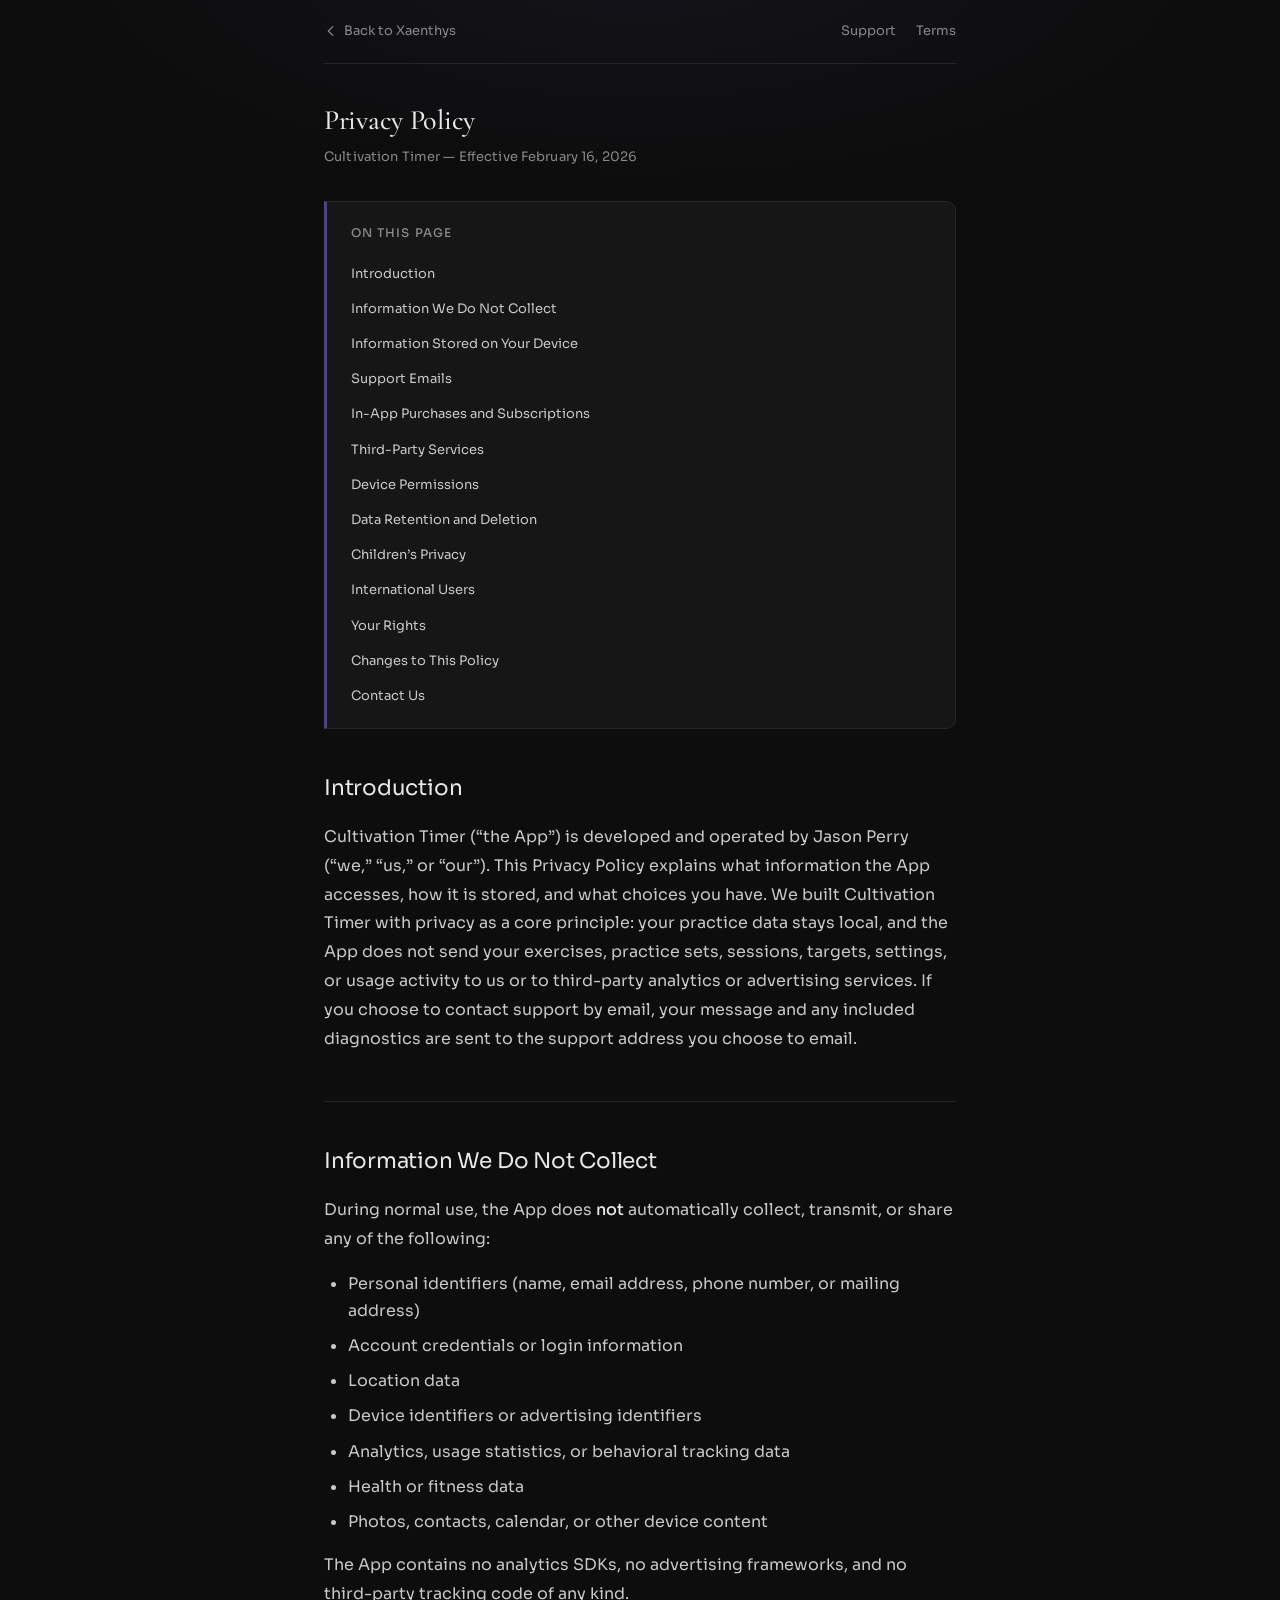
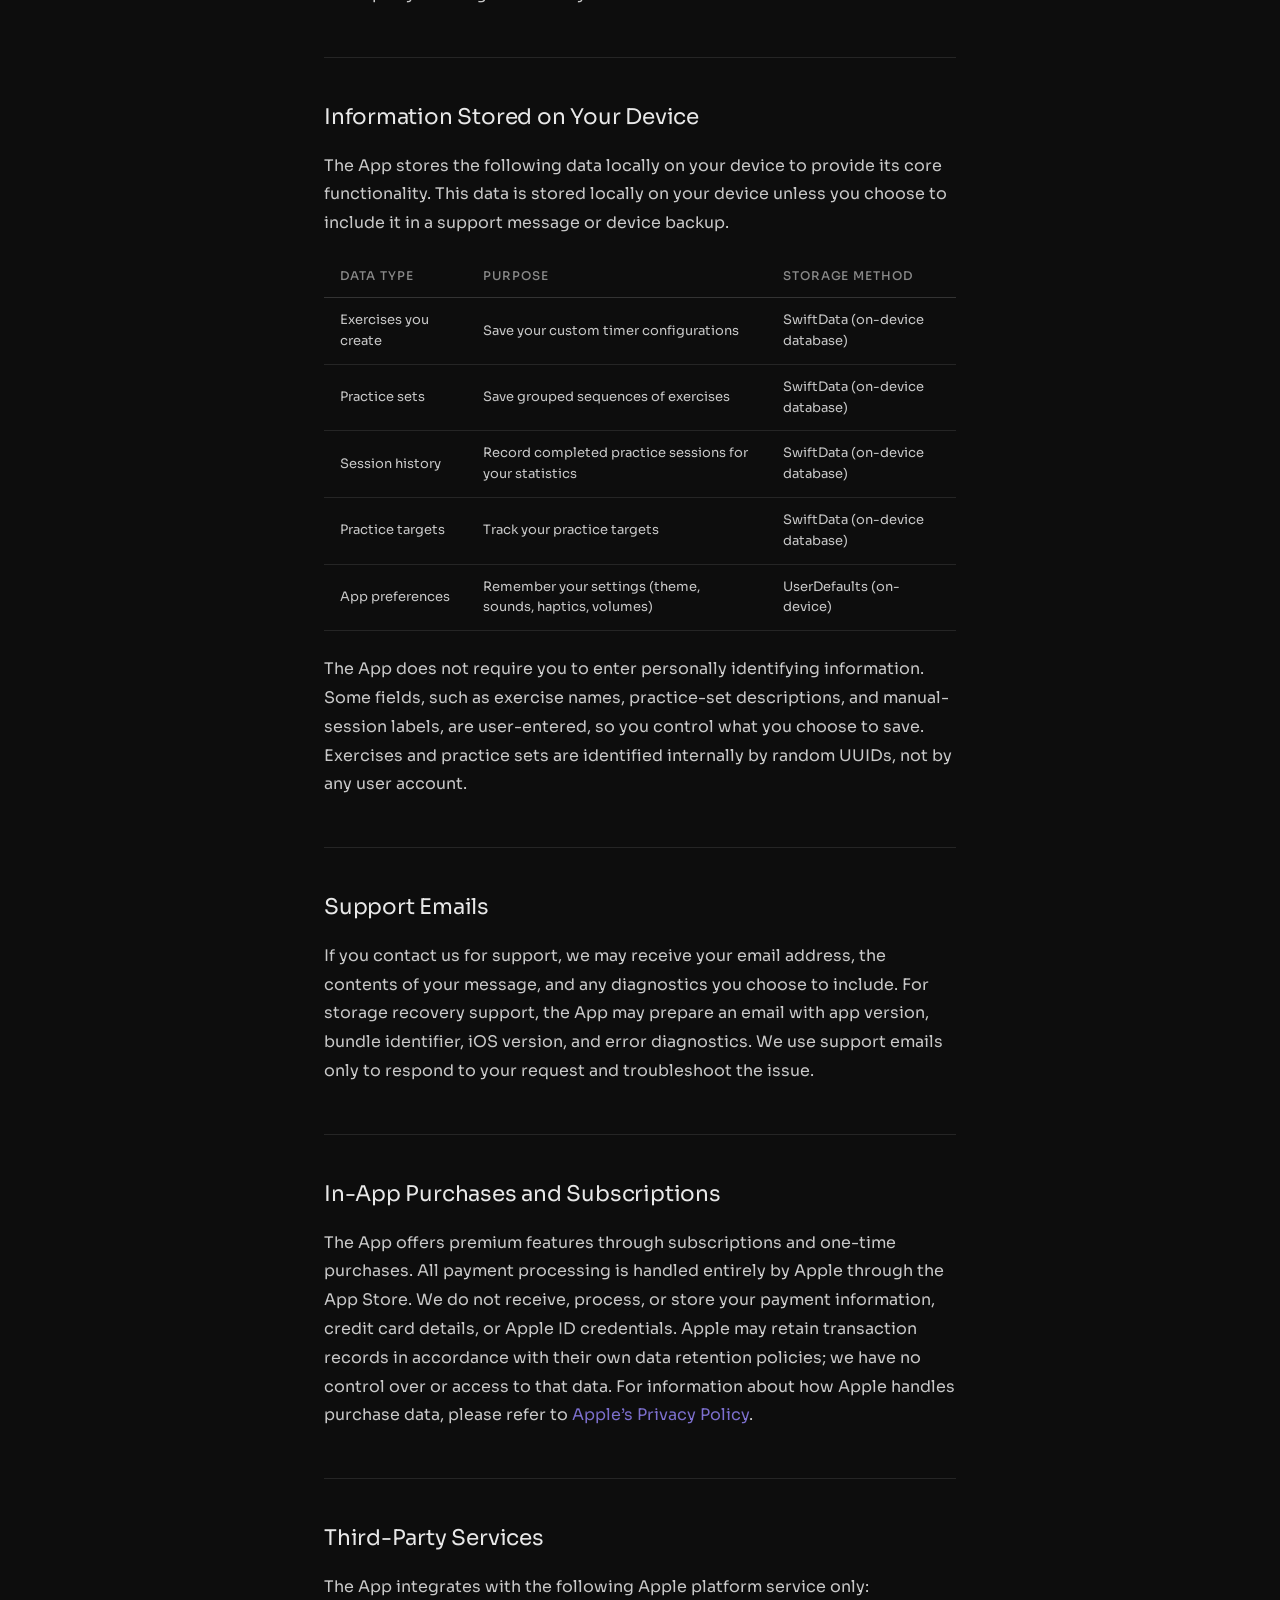
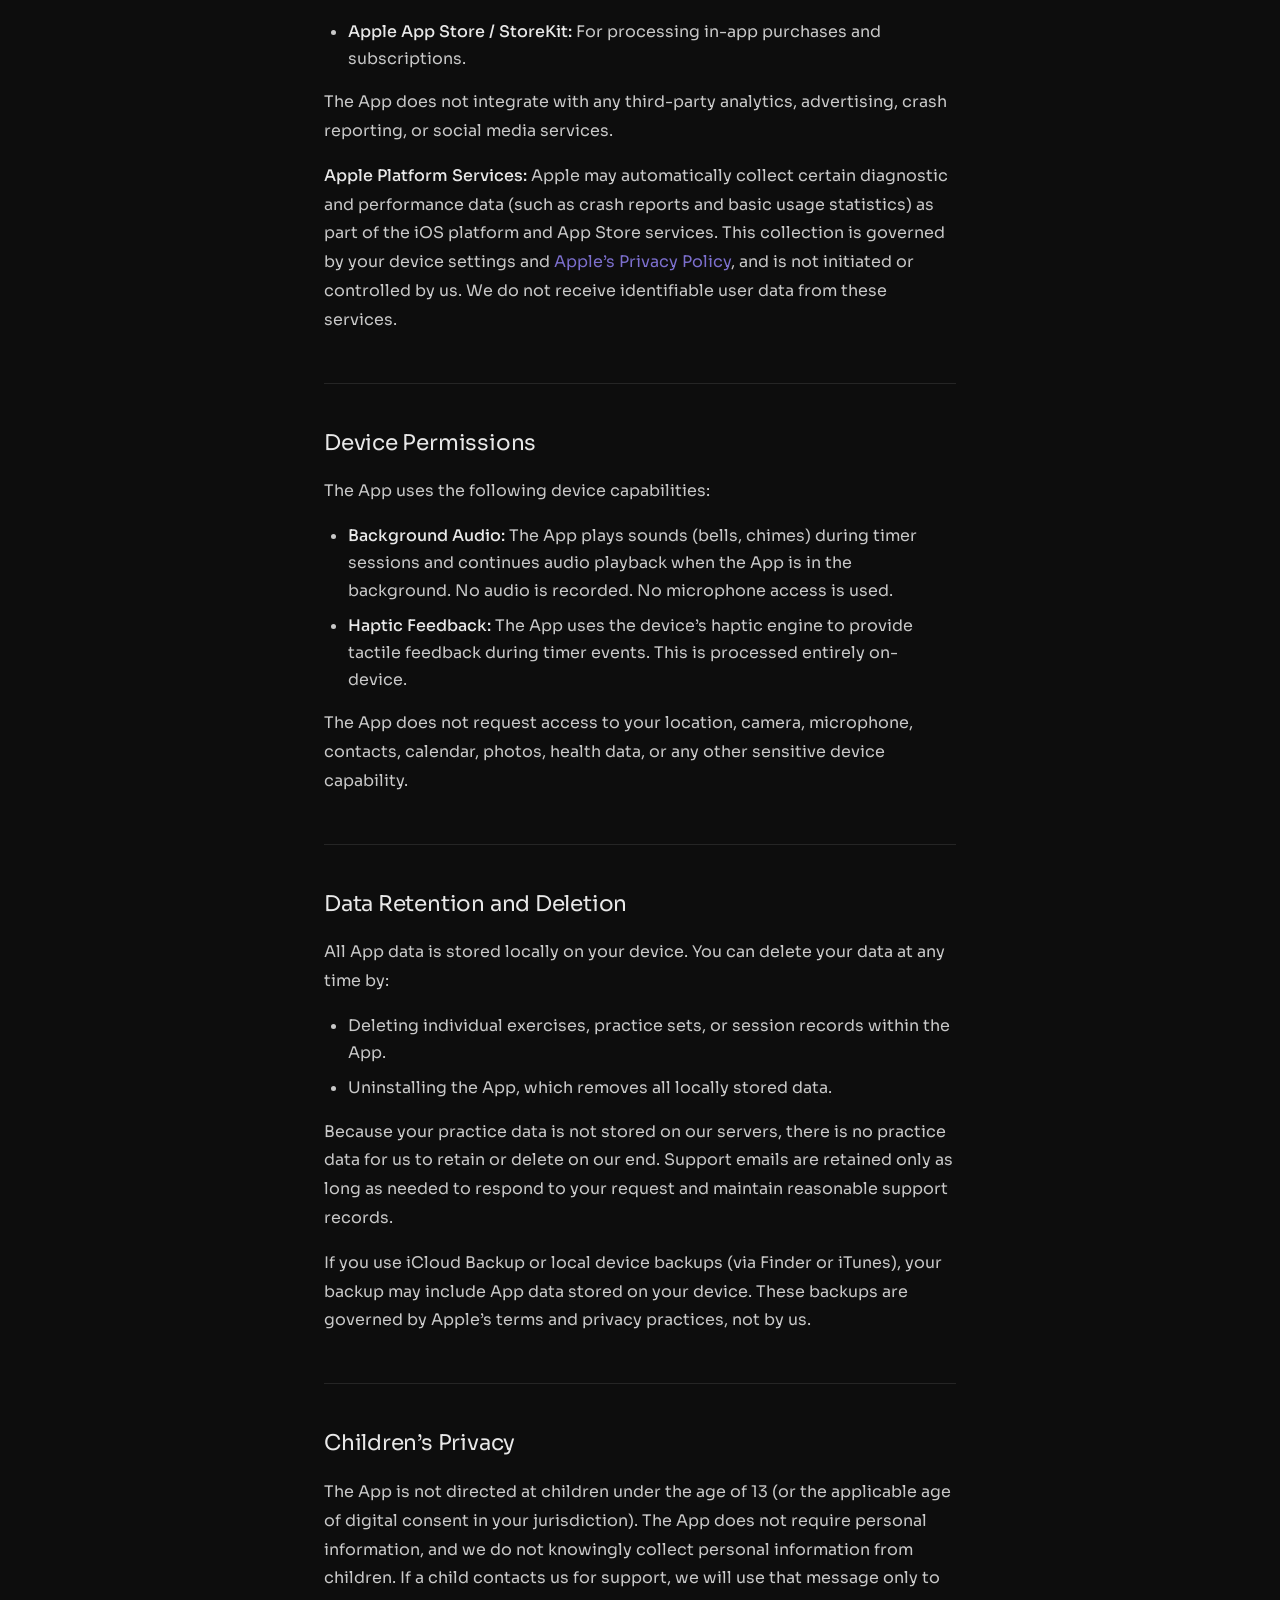
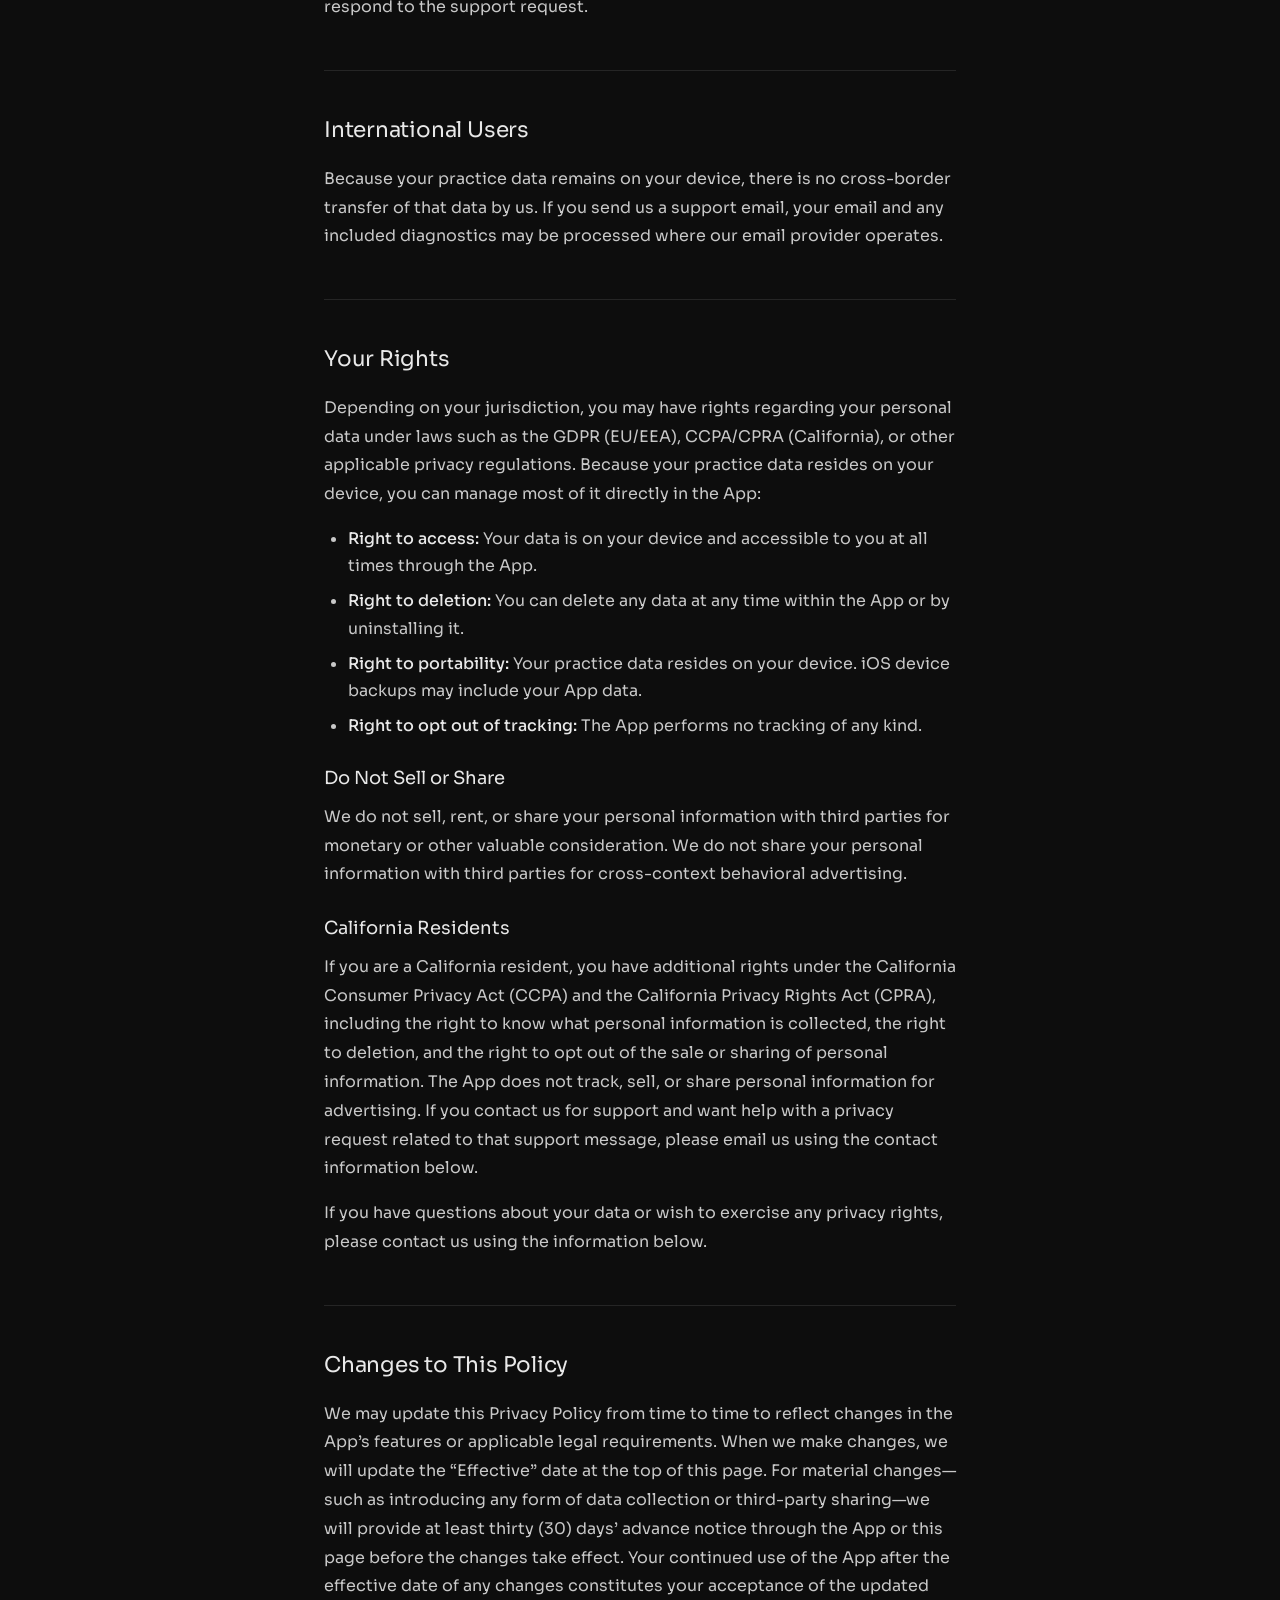
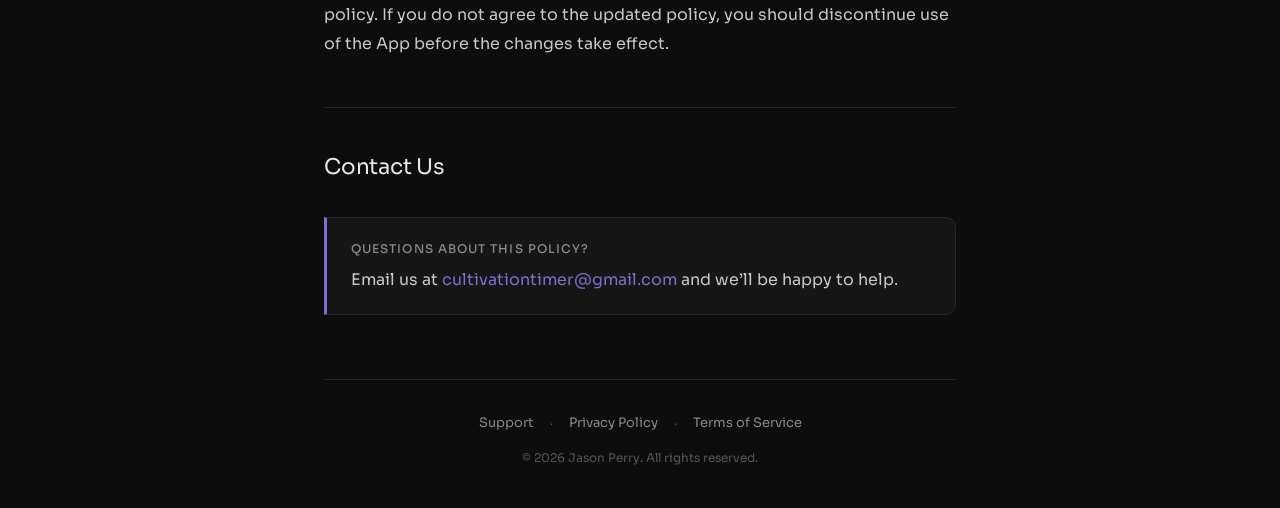
==== cultivationtimer/privacy.html @ fdbc5489 "Update Cultivation Timer legal docs" ====
<!DOCTYPE html>
<html lang="en">
<head>
    <meta charset="UTF-8">
    <meta name="viewport" content="width=device-width, initial-scale=1.0">
    <title>Privacy Policy — Cultivation Timer</title>
    <link rel="preconnect" href="https://fonts.googleapis.com">
    <link rel="preconnect" href="https://fonts.gstatic.com" crossorigin>
    <link rel="stylesheet" href="https://fonts.googleapis.com/css2?family=Cormorant+Garamond:wght@400;500&family=Sora:wght@300;400;500&display=swap">
    <link rel="stylesheet" href="../style.css">
</head>
<body>
    <div class="container">
        <nav class="site-nav">
            <a href="../" class="back-link">
                <svg viewBox="0 0 16 16" fill="none" xmlns="http://www.w3.org/2000/svg" aria-hidden="true">
                    <path d="M10 13L5 8L10 3" stroke="currentColor" stroke-width="1.5" stroke-linecap="round" stroke-linejoin="round"/>
                </svg>
                Back to Xaenthys
            </a>
            <div class="nav-links">
                <a href="support.html">Support</a>
                <a href="terms.html">Terms</a>
            </div>
        </nav>

        <h1>Privacy Policy</h1>
        <p class="meta">Cultivation Timer &mdash; Effective February 16, 2026</p>

        <nav class="toc" aria-label="Page contents">
            <span class="toc-label">On this page</span>
            <ul class="toc-list">
                <li><a href="#introduction">Introduction</a></li>
                <li><a href="#information-we-do-not-collect">Information We Do Not Collect</a></li>
                <li><a href="#information-stored-on-your-device">Information Stored on Your Device</a></li>
                <li><a href="#support-emails">Support Emails</a></li>
                <li><a href="#in-app-purchases-and-subscriptions">In-App Purchases and Subscriptions</a></li>
                <li><a href="#third-party-services">Third-Party Services</a></li>
                <li><a href="#device-permissions">Device Permissions</a></li>
                <li><a href="#data-retention-and-deletion">Data Retention and Deletion</a></li>
                <li><a href="#childrens-privacy">Children&rsquo;s Privacy</a></li>
                <li><a href="#international-users">International Users</a></li>
                <li><a href="#your-rights">Your Rights</a></li>
                <li><a href="#changes-to-this-policy">Changes to This Policy</a></li>
                <li><a href="#contact-us">Contact Us</a></li>
            </ul>
        </nav>

        <h2 id="introduction" class="section-heading">Introduction</h2>
        <p>Cultivation Timer (&ldquo;the App&rdquo;) is developed and operated by Jason Perry (&ldquo;we,&rdquo; &ldquo;us,&rdquo; or &ldquo;our&rdquo;). This Privacy Policy explains what information the App accesses, how it is stored, and what choices you have. We built Cultivation Timer with privacy as a core principle: your practice data stays local, and the App does not send your exercises, practice sets, sessions, targets, settings, or usage activity to us or to third-party analytics or advertising services. If you choose to contact support by email, your message and any included diagnostics are sent to the support address you choose to email.</p>

        <h2 id="information-we-do-not-collect" class="section-heading">Information We Do Not Collect</h2>
        <p>During normal use, the App does <strong>not</strong> automatically collect, transmit, or share any of the following:</p>
        <ul>
            <li>Personal identifiers (name, email address, phone number, or mailing address)</li>
            <li>Account credentials or login information</li>
            <li>Location data</li>
            <li>Device identifiers or advertising identifiers</li>
            <li>Analytics, usage statistics, or behavioral tracking data</li>
            <li>Health or fitness data</li>
            <li>Photos, contacts, calendar, or other device content</li>
        </ul>
        <p>The App contains no analytics SDKs, no advertising frameworks, and no third-party tracking code of any kind.</p>

        <h2 id="information-stored-on-your-device" class="section-heading">Information Stored on Your Device</h2>
        <p>The App stores the following data locally on your device to provide its core functionality. This data is stored locally on your device unless you choose to include it in a support message or device backup.</p>

        <table>
            <thead>
                <tr>
                    <th>Data Type</th>
                    <th>Purpose</th>
                    <th>Storage Method</th>
                </tr>
            </thead>
            <tbody>
                <tr>
                    <td>Exercises you create</td>
                    <td>Save your custom timer configurations</td>
                    <td>SwiftData (on-device database)</td>
                </tr>
                <tr>
                    <td>Practice sets</td>
                    <td>Save grouped sequences of exercises</td>
                    <td>SwiftData (on-device database)</td>
                </tr>
                <tr>
                    <td>Session history</td>
                    <td>Record completed practice sessions for your statistics</td>
                    <td>SwiftData (on-device database)</td>
                </tr>
                <tr>
                    <td>Practice targets</td>
                    <td>Track your practice targets</td>
                    <td>SwiftData (on-device database)</td>
                </tr>
                <tr>
                    <td>App preferences</td>
                    <td>Remember your settings (theme, sounds, haptics, volumes)</td>
                    <td>UserDefaults (on-device)</td>
                </tr>
            </tbody>
        </table>

        <p>The App does not require you to enter personally identifying information. Some fields, such as exercise names, practice-set descriptions, and manual-session labels, are user-entered, so you control what you choose to save. Exercises and practice sets are identified internally by random UUIDs, not by any user account.</p>

        <h2 id="support-emails" class="section-heading">Support Emails</h2>
        <p>If you contact us for support, we may receive your email address, the contents of your message, and any diagnostics you choose to include. For storage recovery support, the App may prepare an email with app version, bundle identifier, iOS version, and error diagnostics. We use support emails only to respond to your request and troubleshoot the issue.</p>

        <h2 id="in-app-purchases-and-subscriptions" class="section-heading">In-App Purchases and Subscriptions</h2>
        <p>The App offers premium features through subscriptions and one-time purchases. All payment processing is handled entirely by Apple through the App Store. We do not receive, process, or store your payment information, credit card details, or Apple ID credentials. Apple may retain transaction records in accordance with their own data retention policies; we have no control over or access to that data. For information about how Apple handles purchase data, please refer to <a href="https://www.apple.com/legal/privacy/" target="_blank" rel="noopener">Apple&rsquo;s Privacy Policy</a>.</p>

        <h2 id="third-party-services" class="section-heading">Third-Party Services</h2>
        <p>The App integrates with the following Apple platform service only:</p>
        <ul>
            <li><strong>Apple App Store / StoreKit:</strong> For processing in-app purchases and subscriptions.</li>
        </ul>
        <p>The App does not integrate with any third-party analytics, advertising, crash reporting, or social media services.</p>

        <p><strong>Apple Platform Services:</strong> Apple may automatically collect certain diagnostic and performance data (such as crash reports and basic usage statistics) as part of the iOS platform and App Store services. This collection is governed by your device settings and <a href="https://www.apple.com/legal/privacy/" target="_blank" rel="noopener">Apple&rsquo;s Privacy Policy</a>, and is not initiated or controlled by us. We do not receive identifiable user data from these services.</p>

        <h2 id="device-permissions" class="section-heading">Device Permissions</h2>
        <p>The App uses the following device capabilities:</p>
        <ul>
            <li><strong>Background Audio:</strong> The App plays sounds (bells, chimes) during timer sessions and continues audio playback when the App is in the background. No audio is recorded. No microphone access is used.</li>
            <li><strong>Haptic Feedback:</strong> The App uses the device&rsquo;s haptic engine to provide tactile feedback during timer events. This is processed entirely on-device.</li>
        </ul>
        <p>The App does not request access to your location, camera, microphone, contacts, calendar, photos, health data, or any other sensitive device capability.</p>

        <h2 id="data-retention-and-deletion" class="section-heading">Data Retention and Deletion</h2>
        <p>All App data is stored locally on your device. You can delete your data at any time by:</p>
        <ul>
            <li>Deleting individual exercises, practice sets, or session records within the App.</li>
            <li>Uninstalling the App, which removes all locally stored data.</li>
        </ul>
        <p>Because your practice data is not stored on our servers, there is no practice data for us to retain or delete on our end. Support emails are retained only as long as needed to respond to your request and maintain reasonable support records.</p>
        <p>If you use iCloud Backup or local device backups (via Finder or iTunes), your backup may include App data stored on your device. These backups are governed by Apple&rsquo;s terms and privacy practices, not by us.</p>

        <h2 id="childrens-privacy" class="section-heading">Children&rsquo;s Privacy</h2>
        <p>The App is not directed at children under the age of 13 (or the applicable age of digital consent in your jurisdiction). The App does not require personal information, and we do not knowingly collect personal information from children. If a child contacts us for support, we will use that message only to respond to the support request.</p>

        <h2 id="international-users" class="section-heading">International Users</h2>
        <p>Because your practice data remains on your device, there is no cross-border transfer of that data by us. If you send us a support email, your email and any included diagnostics may be processed where our email provider operates.</p>

        <h2 id="your-rights" class="section-heading">Your Rights</h2>
        <p>Depending on your jurisdiction, you may have rights regarding your personal data under laws such as the GDPR (EU/EEA), CCPA/CPRA (California), or other applicable privacy regulations. Because your practice data resides on your device, you can manage most of it directly in the App:</p>
        <ul>
            <li><strong>Right to access:</strong> Your data is on your device and accessible to you at all times through the App.</li>
            <li><strong>Right to deletion:</strong> You can delete any data at any time within the App or by uninstalling it.</li>
            <li><strong>Right to portability:</strong> Your practice data resides on your device. iOS device backups may include your App data.</li>
            <li><strong>Right to opt out of tracking:</strong> The App performs no tracking of any kind.</li>
        </ul>

        <h3>Do Not Sell or Share</h3>
        <p>We do not sell, rent, or share your personal information with third parties for monetary or other valuable consideration. We do not share your personal information with third parties for cross-context behavioral advertising.</p>

        <h3>California Residents</h3>
        <p>If you are a California resident, you have additional rights under the California Consumer Privacy Act (CCPA) and the California Privacy Rights Act (CPRA), including the right to know what personal information is collected, the right to deletion, and the right to opt out of the sale or sharing of personal information. The App does not track, sell, or share personal information for advertising. If you contact us for support and want help with a privacy request related to that support message, please email us using the contact information below.</p>

        <p>If you have questions about your data or wish to exercise any privacy rights, please contact us using the information below.</p>

        <h2 id="changes-to-this-policy" class="section-heading">Changes to This Policy</h2>
        <p>We may update this Privacy Policy from time to time to reflect changes in the App&rsquo;s features or applicable legal requirements. When we make changes, we will update the &ldquo;Effective&rdquo; date at the top of this page. For material changes&mdash;such as introducing any form of data collection or third-party sharing&mdash;we will provide at least thirty (30) days&rsquo; advance notice through the App or this page before the changes take effect. Your continued use of the App after the effective date of any changes constitutes your acceptance of the updated policy. If you do not agree to the updated policy, you should discontinue use of the App before the changes take effect.</p>

        <h2 id="contact-us" class="section-heading">Contact Us</h2>
        <div class="contact-box">
            <span class="contact-label">Questions about this policy?</span>
            <p>Email us at <a href="mailto:cultivationtimer@gmail.com">cultivationtimer@gmail.com</a> and we&rsquo;ll be happy to help.</p>
        </div>

        <footer class="site-footer">
            <div class="footer-links">
                <a href="support.html">Support</a>
                <span class="footer-sep" aria-hidden="true">·</span>
                <a href="privacy.html">Privacy Policy</a>
                <span class="footer-sep" aria-hidden="true">·</span>
                <a href="terms.html">Terms of Service</a>
            </div>
            <p class="footer-copy">&copy; 2026 Jason Perry. All rights reserved.</p>
        </footer>
    </div>
</body>
</html>
---- style.css ----
/* ═══════════════════════════════════════════════════════
   Design Tokens
   ═══════════════════════════════════════════════════════ */
:root {
    /* Backgrounds */
    --bg:             #0d0d0d;
    --surface:        #161616;
    --surface-raised: #1e1e1e;

    /* Borders */
    --border:         #252525;
    --border-strong:  #333333;

    /* Accent — indigo/violet */
    --accent:         #7c6fcd;
    --accent-hover:   #8f83db;
    --accent-muted:   #4e4580;
    --accent-subtle:  rgba(124, 111, 205, 0.08);

    /* Text hierarchy */
    --text:           #e8e8e8;
    --text-secondary: #c8c8c8;
    --text-muted:     #888888;
    --text-disabled:  #555555;

    /* Type scale */
    --text-xs:   0.75rem;
    --text-sm:   0.8125rem;
    --text-base: 1rem;
    --text-lg:   1.125rem;
    --text-xl:   1.35rem;
    --text-2xl:  1.75rem;
    --text-3xl:  2.75rem;

    /* Spacing */
    --space-1:  4px;
    --space-2:  8px;
    --space-3:  12px;
    --space-4:  16px;
    --space-5:  20px;
    --space-6:  24px;
    --space-8:  32px;
    --space-10: 40px;
    --space-12: 48px;
    --space-16: 64px;

    /* Radius */
    --radius-sm:   6px;
    --radius-md:   10px;
    --radius-lg:   16px;
    --radius-xl:   20px;
    --radius-full: 9999px;

    /* Transitions */
    --transition-fast: 150ms ease;
    --transition-base: 200ms ease;
    --transition-slow: 300ms ease;
}

/* ═══════════════════════════════════════════════════════
   Reset
   ═══════════════════════════════════════════════════════ */
*, *::before, *::after {
    margin: 0;
    padding: 0;
    box-sizing: border-box;
}

/* ═══════════════════════════════════════════════════════
   Base
   ═══════════════════════════════════════════════════════ */
body {
    font-family: 'Sora', -apple-system, BlinkMacSystemFont, 'Segoe UI', sans-serif;
    font-weight: 400;
    background: var(--bg);
    color: var(--text);
    line-height: 1.75;
    min-height: 100vh;
    -webkit-font-smoothing: antialiased;
    -moz-osx-font-smoothing: grayscale;
}

/* Subtle ambient glow from top */
body::before {
    content: '';
    position: fixed;
    inset: 0;
    background: radial-gradient(ellipse 70% 40% at 50% -5%, rgba(124, 111, 205, 0.07) 0%, transparent 70%);
    pointer-events: none;
    z-index: -1;
}

a {
    color: var(--accent);
    text-decoration: none;
    transition: color var(--transition-fast);
}

a:hover { color: var(--accent-hover); }

/* ═══════════════════════════════════════════════════════
   Layout
   ═══════════════════════════════════════════════════════ */
.container {
    max-width: 680px;
    margin: 0 auto;
    padding: 0 var(--space-6);
}

.container--wide {
    max-width: 820px;
}

/* ═══════════════════════════════════════════════════════
   Typography
   ═══════════════════════════════════════════════════════ */
h1 {
    font-family: 'Cormorant Garamond', Georgia, 'Times New Roman', serif;
    font-size: var(--text-2xl);
    font-weight: 500;
    letter-spacing: -0.01em;
    color: var(--text);
    line-height: 1.2;
    margin-bottom: var(--space-2);
}

h2 {
    font-size: var(--text-xl);
    font-weight: 400;
    letter-spacing: -0.01em;
    color: var(--text);
    margin: var(--space-12) 0 var(--space-4);
}

h3 {
    font-size: var(--text-lg);
    font-weight: 400;
    color: var(--text);
    margin: var(--space-6) 0 var(--space-2);
}

p {
    font-size: var(--text-base);
    color: var(--text-secondary);
    margin-bottom: var(--space-4);
    line-height: 1.8;
}

p:last-child { margin-bottom: 0; }

ul, ol {
    margin: 0 0 var(--space-4) var(--space-6);
    color: var(--text-secondary);
}

li {
    margin-bottom: var(--space-2);
    line-height: 1.7;
}

strong {
    color: var(--text);
    font-weight: 500;
}

.meta {
    color: var(--text-muted);
    font-size: var(--text-sm);
    letter-spacing: 0.01em;
    margin-bottom: var(--space-8);
}

/* ═══════════════════════════════════════════════════════
   Table
   ═══════════════════════════════════════════════════════ */
table {
    width: 100%;
    border-collapse: collapse;
    margin: var(--space-3) 0 var(--space-6);
    font-size: var(--text-sm);
}

th, td {
    text-align: left;
    padding: var(--space-3) var(--space-4);
    border-bottom: 1px solid var(--border);
    color: var(--text-secondary);
    line-height: 1.6;
}

th {
    color: var(--text-muted);
    font-weight: 500;
    font-size: var(--text-xs);
    text-transform: uppercase;
    letter-spacing: 0.08em;
    border-bottom: 1px solid var(--border-strong);
}

/* ═══════════════════════════════════════════════════════
   Site Nav
   ═══════════════════════════════════════════════════════ */
.site-nav {
    display: flex;
    align-items: center;
    justify-content: space-between;
    padding: var(--space-5) 0;
    border-bottom: 1px solid var(--border);
    margin-bottom: var(--space-10);
}

.site-nav .back-link {
    display: inline-flex;
    align-items: center;
    gap: 6px;
    color: var(--text-muted);
    font-size: var(--text-sm);
    transition: color var(--transition-fast);
}

.site-nav .back-link:hover { color: var(--text-secondary); }

.site-nav .back-link svg {
    width: 14px;
    height: 14px;
    flex-shrink: 0;
}

.site-nav .nav-links {
    display: flex;
    align-items: center;
    gap: var(--space-5);
}

.site-nav .nav-links a {
    color: var(--text-muted);
    font-size: var(--text-sm);
    transition: color var(--transition-fast);
}

.site-nav .nav-links a:hover { color: var(--accent); }

/* ═══════════════════════════════════════════════════════
   Section Heading
   ═══════════════════════════════════════════════════════ */
.section-heading {
    font-size: var(--text-xl);
    font-weight: 400;
    color: var(--text);
    letter-spacing: -0.01em;
    margin-top: var(--space-12);
    margin-bottom: var(--space-4);
    padding-top: var(--space-10);
    border-top: 1px solid var(--border);
}

/* First heading on a page — no top divider */
.section-heading:first-of-type {
    margin-top: var(--space-2);
    padding-top: 0;
    border-top: none;
}

/* ═══════════════════════════════════════════════════════
   Contact Box
   ═══════════════════════════════════════════════════════ */
.contact-box {
    background: var(--surface);
    border: 1px solid var(--border);
    border-left: 3px solid var(--accent);
    border-radius: 0 var(--radius-md) var(--radius-md) 0;
    padding: var(--space-5) var(--space-6);
    margin: var(--space-8) 0;
}

.contact-box p {
    color: var(--text-secondary);
    font-size: var(--text-base);
    margin-bottom: var(--space-2);
    line-height: 1.65;
}

.contact-box p:last-child { margin-bottom: 0; }

.contact-label {
    display: block;
    font-size: var(--text-xs);
    font-weight: 500;
    color: var(--text-muted);
    text-transform: uppercase;
    letter-spacing: 0.09em;
    margin-bottom: var(--space-2);
}

/* ═══════════════════════════════════════════════════════
   Table of Contents
   ═══════════════════════════════════════════════════════ */
.toc {
    background: var(--surface);
    border: 1px solid var(--border);
    border-left: 3px solid var(--accent-muted);
    border-radius: 0 var(--radius-md) var(--radius-md) 0;
    padding: var(--space-5) var(--space-6);
    margin: var(--space-6) 0 var(--space-10);
}

.toc-label {
    font-size: var(--text-xs);
    font-weight: 500;
    color: var(--text-muted);
    text-transform: uppercase;
    letter-spacing: 0.09em;
    margin-bottom: var(--space-4);
    display: block;
}

.toc-list {
    list-style: none;
    margin: 0;
    padding: 0;
    display: flex;
    flex-direction: column;
    gap: var(--space-2);
}

.toc-list li { margin-bottom: 0; }

.toc-list a {
    color: var(--text-secondary);
    font-size: var(--text-sm);
    transition: color var(--transition-fast);
    line-height: 1.5;
}

.toc-list a:hover { color: var(--accent); }

/* Numbered ToC (Terms of Service) */
.toc-list--numbered {
    list-style: decimal;
    padding-left: var(--space-5);
}

/* ═══════════════════════════════════════════════════════
   Accordion
   ═══════════════════════════════════════════════════════ */
.accordion {
    border-top: 1px solid var(--border);
    margin-bottom: var(--space-2);
}

.accordion-item {
    border-bottom: 1px solid var(--border);
}

.accordion-trigger {
    width: 100%;
    display: flex;
    align-items: center;
    justify-content: space-between;
    gap: var(--space-4);
    padding: var(--space-5) 0;
    background: none;
    border: none;
    color: var(--text-secondary);
    font-family: 'Sora', -apple-system, sans-serif;
    font-size: var(--text-base);
    font-weight: 400;
    text-align: left;
    cursor: pointer;
    line-height: 1.55;
    transition: color var(--transition-fast);
}

.accordion-trigger:hover { color: var(--text); }
.accordion-trigger[aria-expanded="true"] { color: var(--text); }

.accordion-icon {
    width: 16px;
    height: 16px;
    flex-shrink: 0;
    color: var(--text-muted);
    transition: transform var(--transition-base), color var(--transition-fast);
}

.accordion-trigger[aria-expanded="true"] .accordion-icon {
    transform: rotate(180deg);
    color: var(--accent);
}

.accordion-panel {
    overflow: hidden;
    transition: max-height var(--transition-slow);
}

.accordion-body {
    padding-bottom: var(--space-5);
}

.accordion-body p {
    font-size: var(--text-base);
    margin-bottom: var(--space-3);
    color: var(--text-secondary);
    line-height: 1.75;
}

.accordion-body p:last-child { margin-bottom: 0; }

.accordion-body ul,
.accordion-body ol {
    font-size: var(--text-base);
    margin-bottom: var(--space-3);
    color: var(--text-secondary);
}

.accordion-body a { color: var(--accent); }
.accordion-body a:hover { color: var(--accent-hover); }

/* ═══════════════════════════════════════════════════════
   Site Footer
   ═══════════════════════════════════════════════════════ */
.site-footer {
    border-top: 1px solid var(--border);
    padding: var(--space-8) 0 var(--space-10);
    margin-top: var(--space-16);
    text-align: center;
}

.footer-links {
    display: flex;
    justify-content: center;
    align-items: center;
    gap: var(--space-4);
    flex-wrap: wrap;
    margin-bottom: var(--space-3);
}

.footer-links a {
    font-size: var(--text-sm);
    color: var(--text-muted);
    transition: color var(--transition-fast);
}

.footer-links a:hover { color: var(--accent); }

.footer-sep {
    color: var(--text-disabled);
    font-size: var(--text-xs);
    user-select: none;
}

.footer-copy {
    font-size: var(--text-xs);
    color: var(--text-disabled);
    margin-bottom: 0;
}

/* ═══════════════════════════════════════════════════════
   TODO Marker (internal dev tool)
   ═══════════════════════════════════════════════════════ */
.todo-marker {
    background: #1a1400;
    border: 1px solid #3d2e00;
    border-radius: var(--radius-sm);
    padding: var(--space-3) var(--space-4);
    margin: var(--space-3) 0 var(--space-5);
    font-size: var(--text-sm);
    color: #c49a2a;
    line-height: 1.5;
}

/* ═══════════════════════════════════════════════════════
   Home: Site Header
   ═══════════════════════════════════════════════════════ */
.site-header {
    padding: var(--space-12) 0 var(--space-10);
    text-align: center;
}

.site-header h1 {
    font-family: 'Cormorant Garamond', Georgia, 'Times New Roman', serif;
    font-size: var(--text-3xl);
    font-weight: 400;
    letter-spacing: 0.06em;
    line-height: 1;
    margin-bottom: var(--space-3);
}

.site-tagline {
    color: var(--text-muted);
    font-size: var(--text-xs);
    letter-spacing: 0.12em;
    text-transform: uppercase;
    margin-bottom: 0;
}

/* Decorative rule beneath header */
.site-header::after {
    content: '';
    display: block;
    width: 40px;
    height: 1px;
    background: var(--accent-muted);
    margin: var(--space-6) auto 0;
    opacity: 0.6;
}

/* ═══════════════════════════════════════════════════════
   Home: App Grid
   ═══════════════════════════════════════════════════════ */
.apps {
    display: flex;
    flex-direction: column;
    gap: var(--space-4);
    padding-bottom: var(--space-16);
}

/* ═══════════════════════════════════════════════════════
   App Card
   ═══════════════════════════════════════════════════════ */
.app-card {
    background: var(--surface);
    border: 1px solid var(--border);
    border-radius: var(--radius-xl);
    padding: var(--space-8);
    display: flex;
    align-items: center;
    gap: var(--space-6);
    transition:
        border-color var(--transition-base),
        background var(--transition-base),
        box-shadow var(--transition-base);
}

.app-card:hover {
    border-color: var(--accent-muted);
    background: var(--surface-raised);
    box-shadow: 0 0 0 1px var(--accent-muted);
}

.app-icon {
    width: 72px;
    height: 72px;
    border-radius: var(--radius-lg);
    flex-shrink: 0;
    overflow: hidden;
    box-shadow: 0 4px 20px rgba(0, 0, 0, 0.5);
}

.app-icon img {
    width: 100%;
    height: 100%;
    object-fit: cover;
    display: block;
}

.app-info { flex: 1; min-width: 0; }

.app-info h2 {
    font-size: var(--text-xl);
    font-weight: 400;
    letter-spacing: -0.01em;
    color: var(--text);
    margin: 0 0 var(--space-1);
}

.app-info .tagline {
    font-size: var(--text-sm);
    color: var(--text-secondary);
    margin-bottom: var(--space-4);
    line-height: 1.5;
}

.platform {
    display: inline-block;
    background: var(--accent-subtle);
    border: 1px solid var(--accent-muted);
    border-radius: var(--radius-full);
    padding: 2px 10px;
    font-size: var(--text-xs);
    font-weight: 500;
    color: var(--accent);
    letter-spacing: 0.05em;
}

.app-actions {
    display: flex;
    flex-direction: column;
    align-items: flex-end;
    gap: var(--space-3);
    flex-shrink: 0;
}

.app-store-btn {
    display: inline-flex;
    align-items: center;
    gap: var(--space-2);
    border: 1px solid var(--border-strong);
    border-radius: var(--radius-sm);
    padding: 6px var(--space-4);
    font-family: 'Sora', sans-serif;
    font-size: var(--text-xs);
    font-weight: 400;
    color: var(--text-muted);
    letter-spacing: 0.02em;
    white-space: nowrap;
    transition: border-color var(--transition-fast), color var(--transition-fast);
}

.app-store-btn:hover {
    border-color: var(--accent);
    color: var(--accent);
}

.app-links {
    display: flex;
    gap: var(--space-4);
}

.app-links a {
    font-size: var(--text-xs);
    color: var(--text-muted);
    letter-spacing: 0.02em;
    transition: color var(--transition-fast);
}

.app-links a:hover { color: var(--accent); }

/* ═══════════════════════════════════════════════════════
   Responsive
   ═══════════════════════════════════════════════════════ */
@media (max-width: 600px) {
    h1 { font-size: 1.5rem; }

    .site-header h1 { font-size: 2.25rem; }

    .app-card {
        flex-direction: column;
        text-align: center;
        padding: var(--space-6);
        gap: var(--space-4);
    }

    .app-actions {
        align-items: center;
        flex-direction: row-reverse;
        justify-content: center;
        width: 100%;
    }

    .app-links { justify-content: center; }

    .site-nav .nav-links { gap: var(--space-4); }

    .toc { padding: var(--space-4) var(--space-5); }

    .section-heading {
        font-size: var(--text-lg);
    }
}
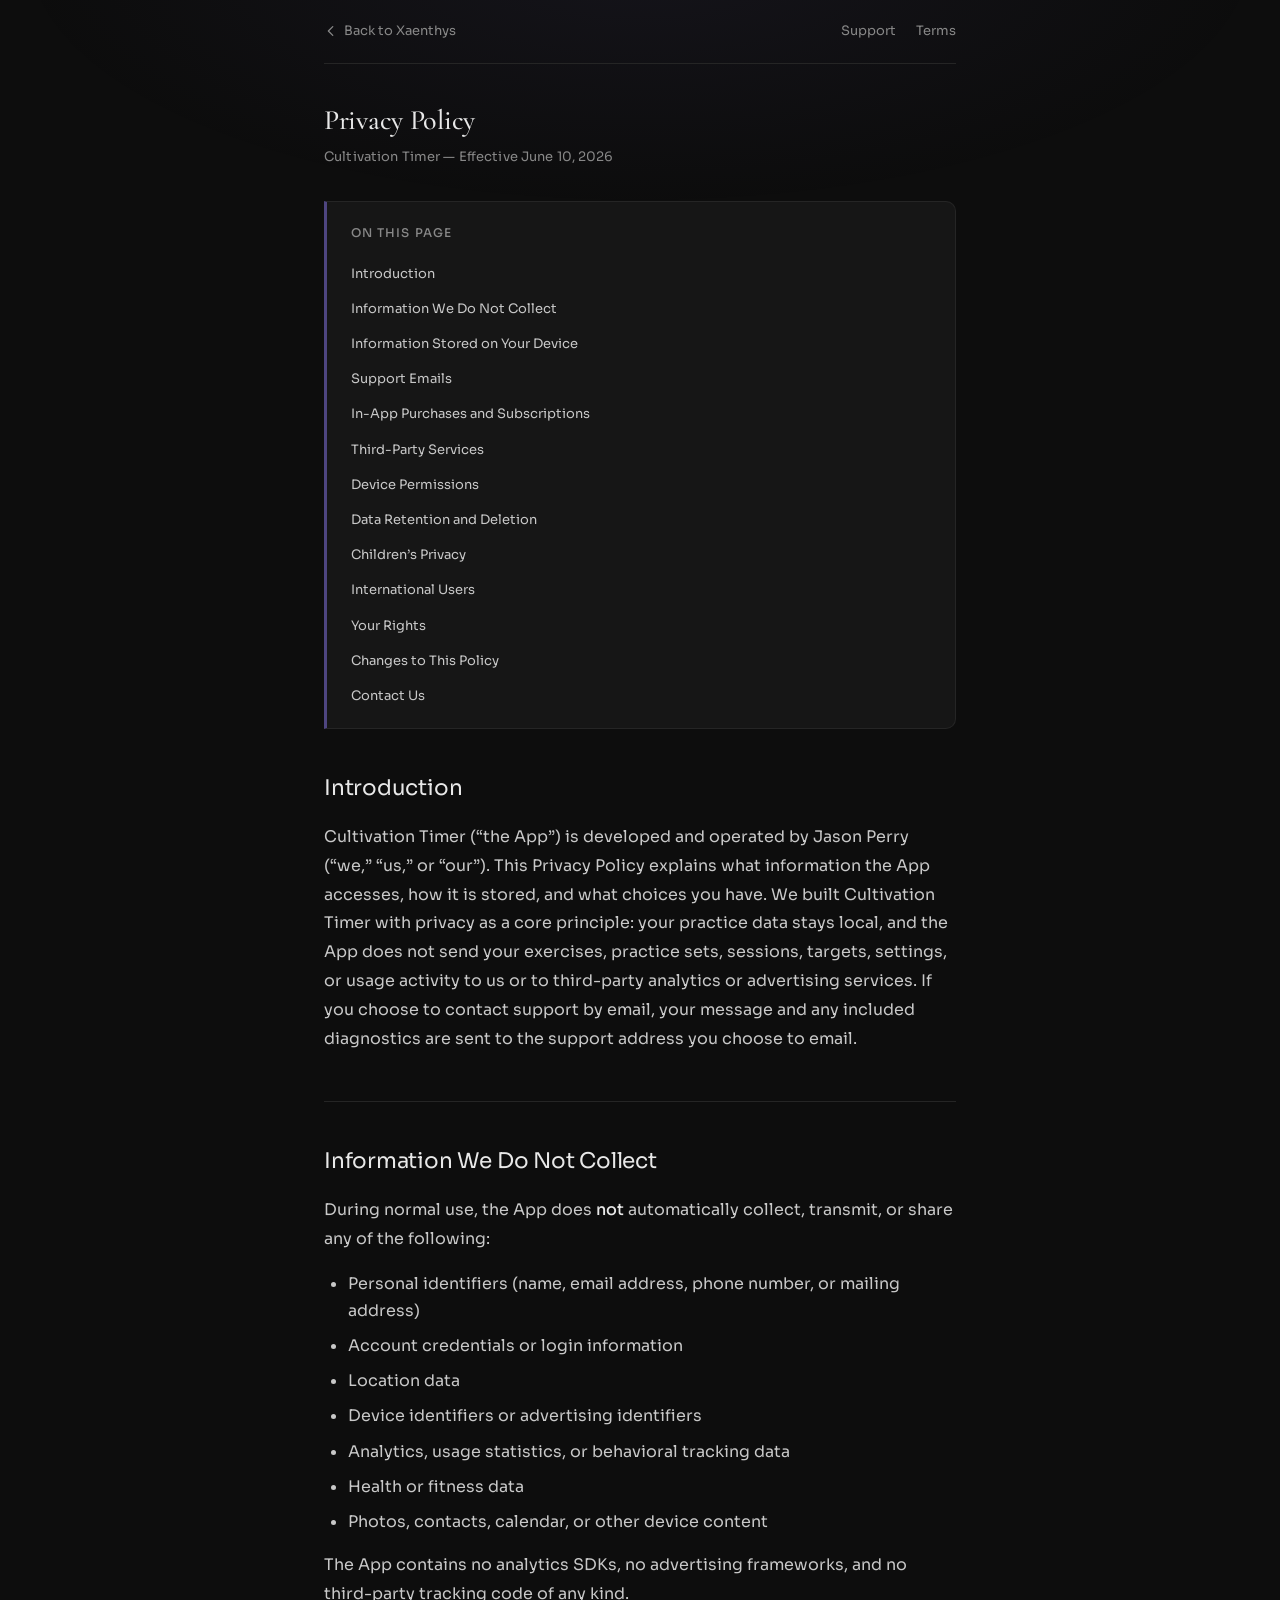
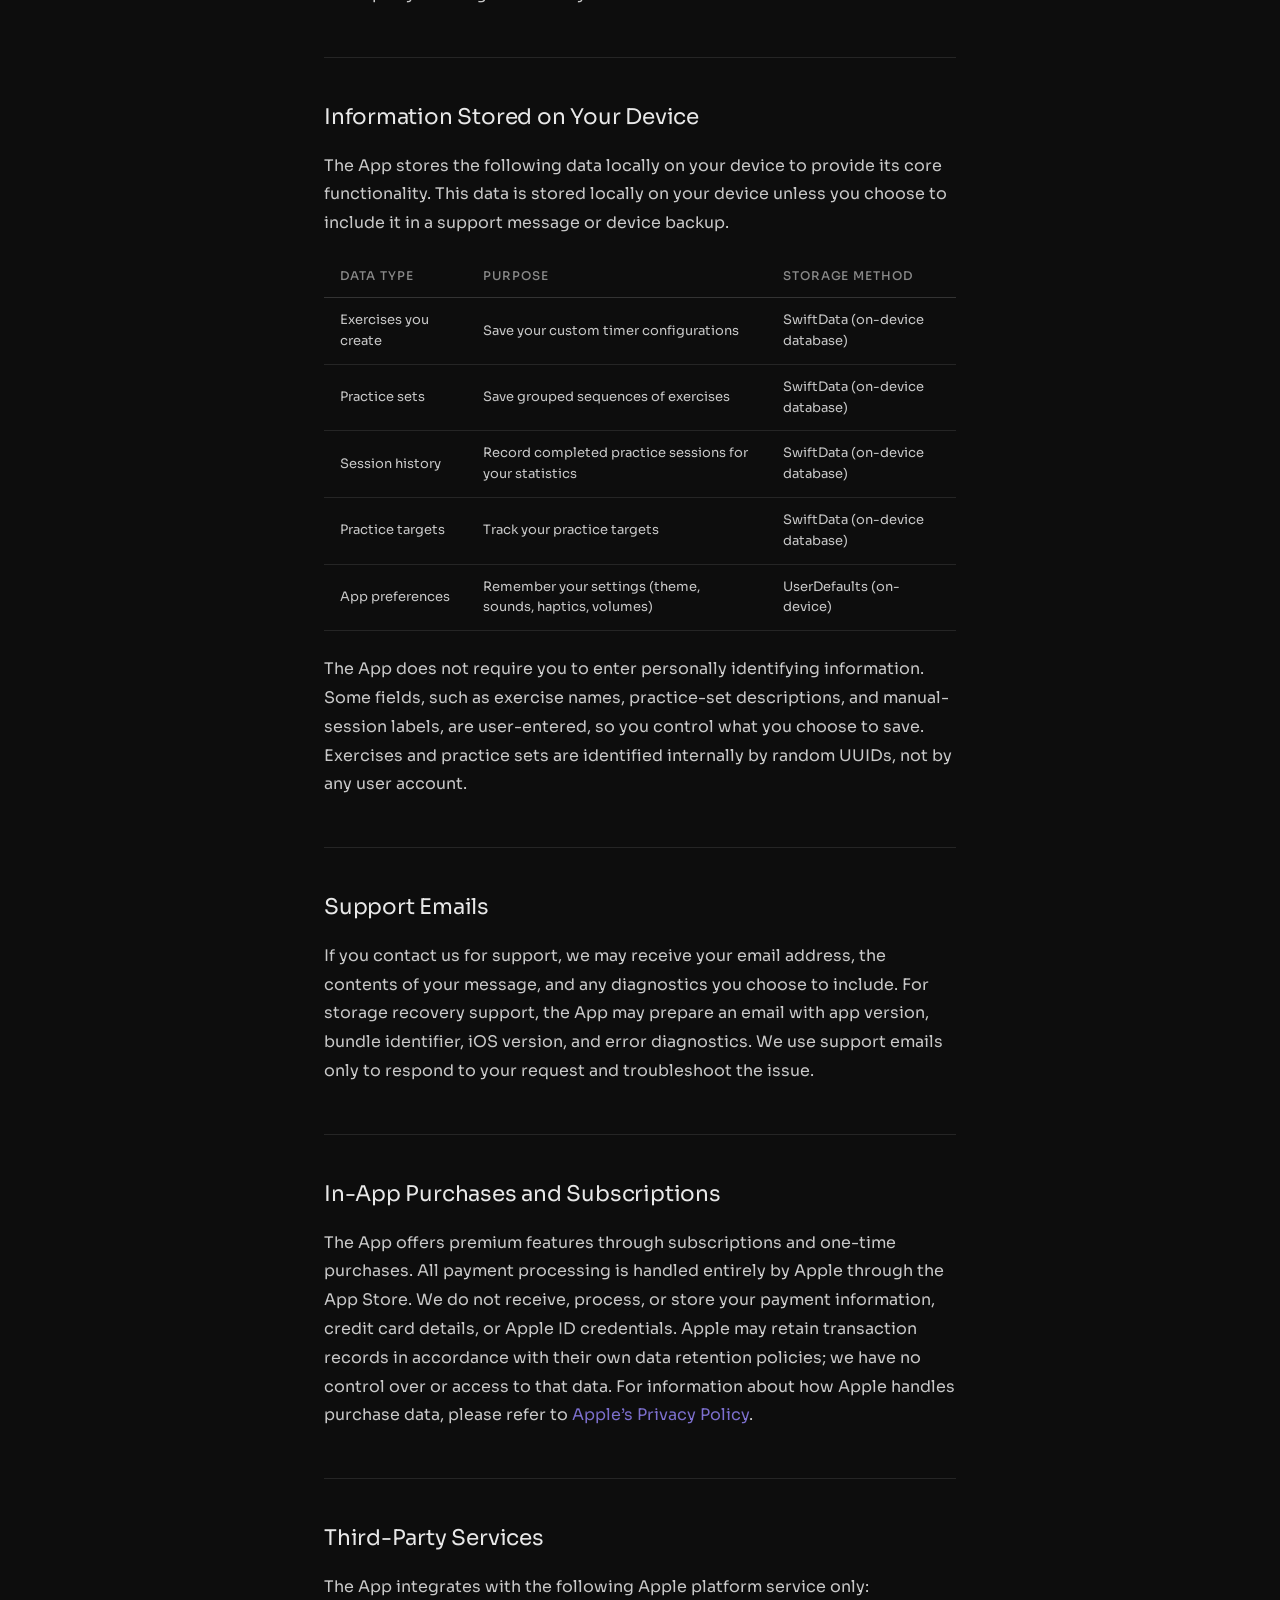
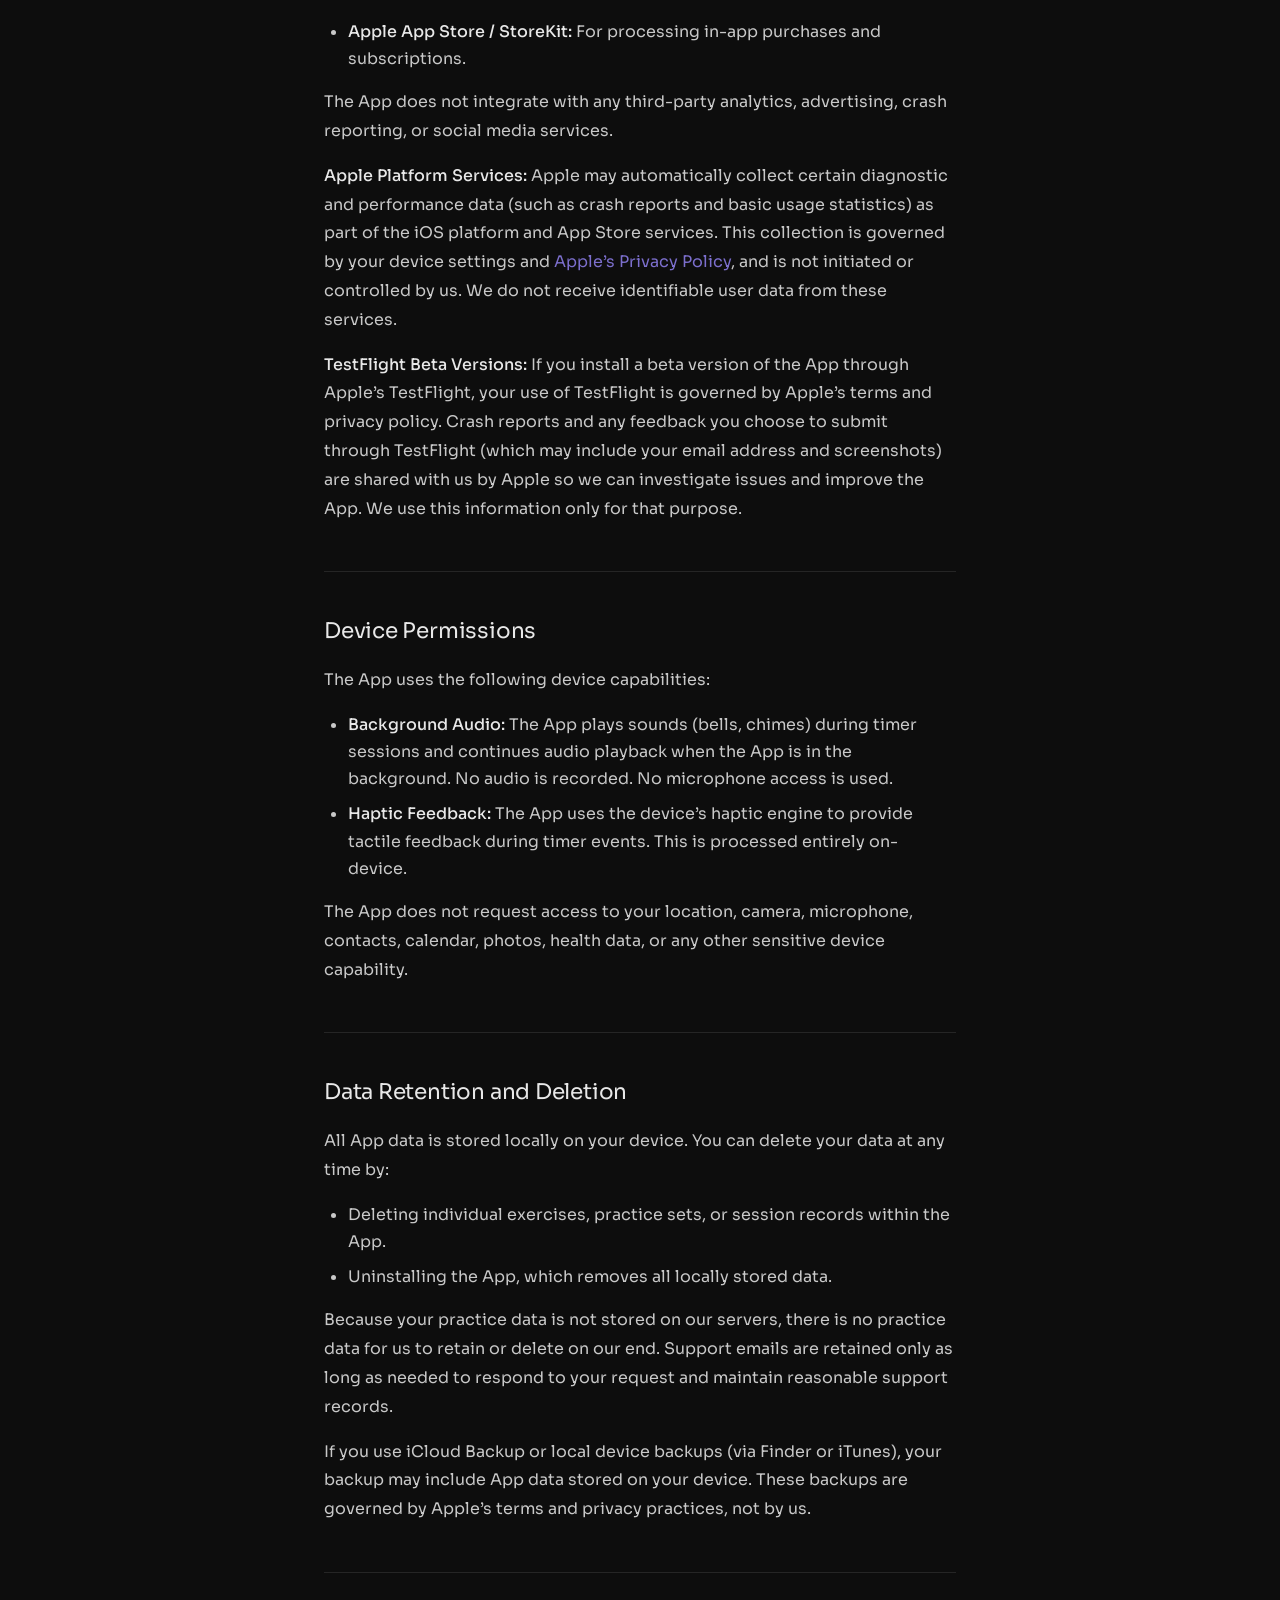
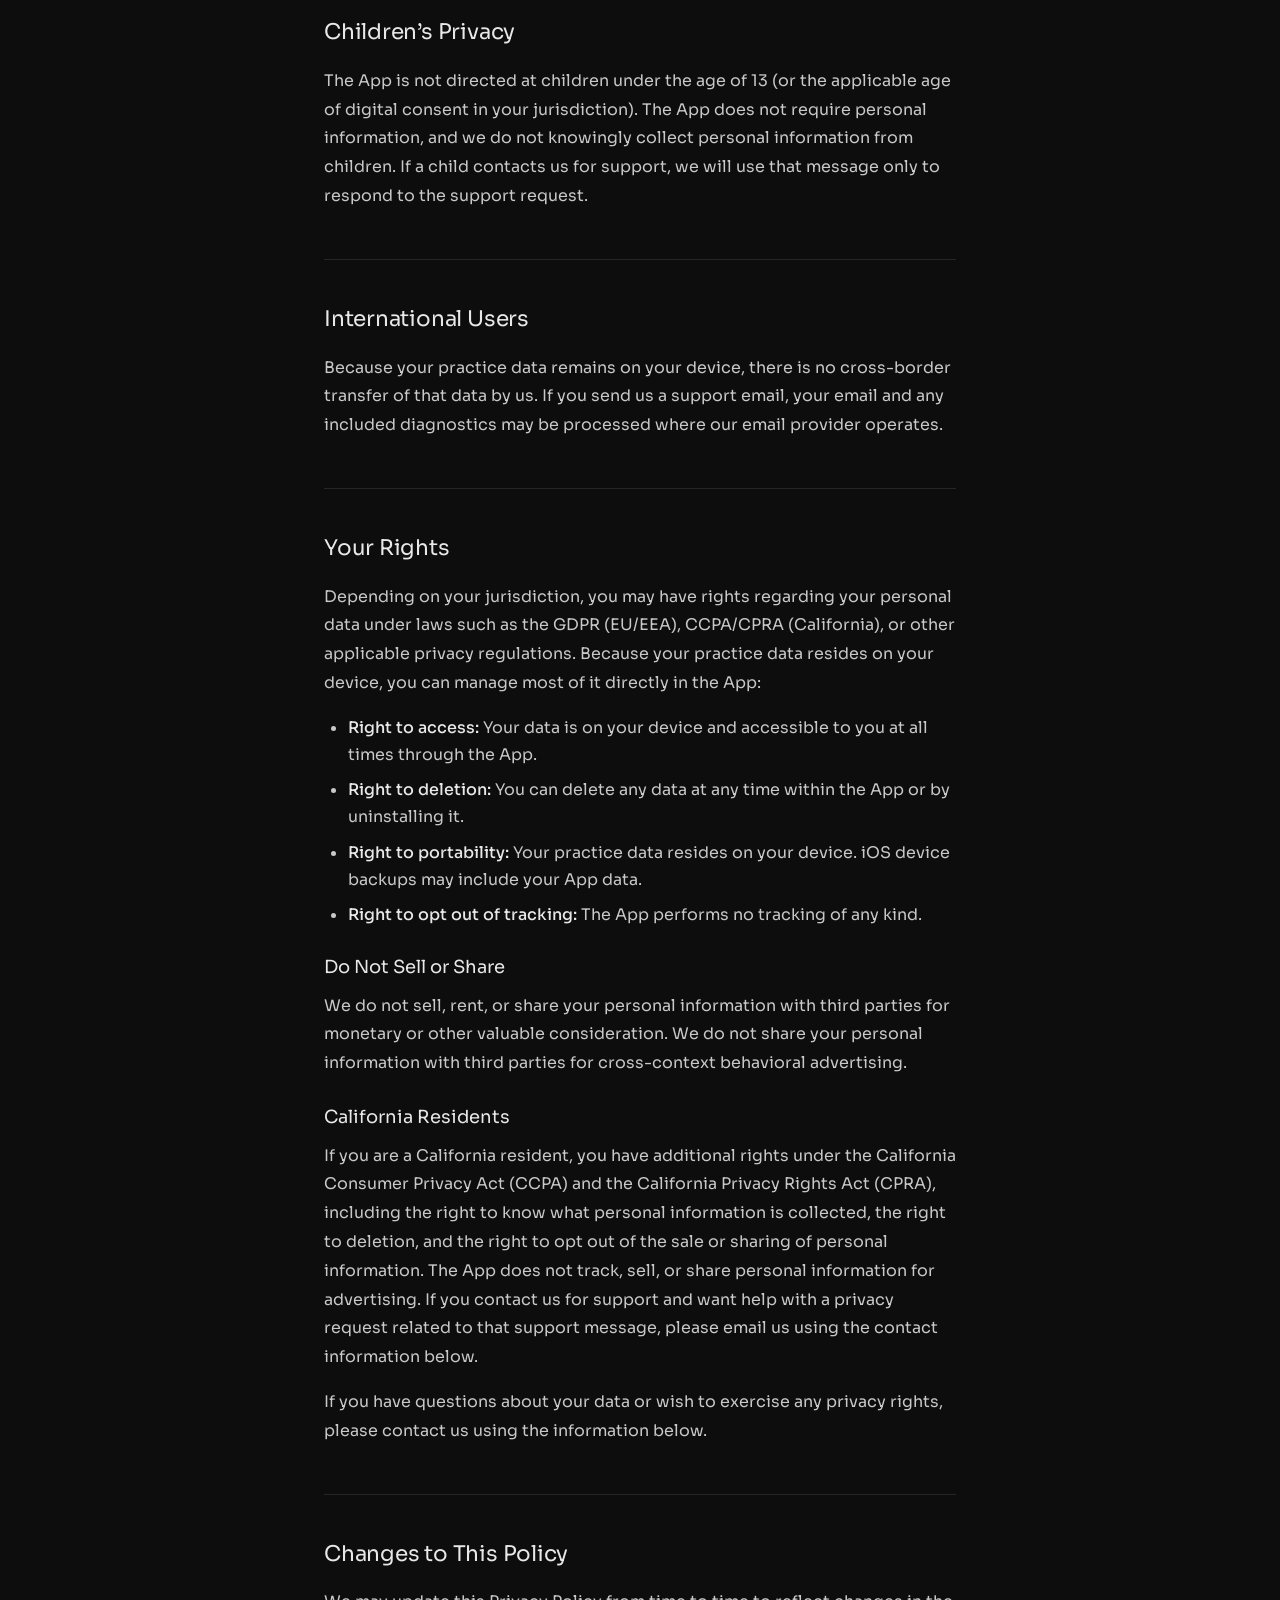
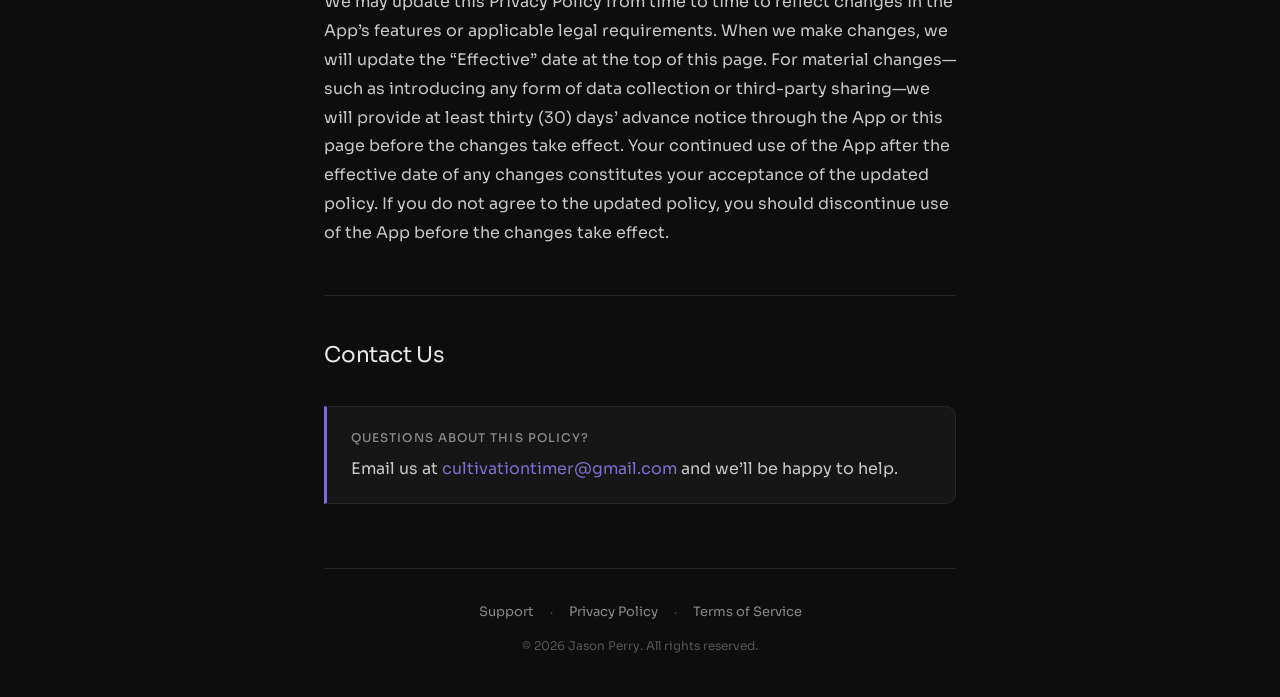
==== commit 3fedee94: "More cleanup" ====
--- a/cultivationtimer/privacy.html
+++ b/cultivationtimer/privacy.html
@@ -25,7 +25,7 @@
         </nav>
 
         <h1>Privacy Policy</h1>
-        <p class="meta">Cultivation Timer &mdash; Effective February 16, 2026</p>
+        <p class="meta">Cultivation Timer &mdash; Effective June 10, 2026</p>
 
         <nav class="toc" aria-label="Page contents">
             <span class="toc-label">On this page</span>
@@ -119,6 +119,8 @@
 
         <p><strong>Apple Platform Services:</strong> Apple may automatically collect certain diagnostic and performance data (such as crash reports and basic usage statistics) as part of the iOS platform and App Store services. This collection is governed by your device settings and <a href="https://www.apple.com/legal/privacy/" target="_blank" rel="noopener">Apple&rsquo;s Privacy Policy</a>, and is not initiated or controlled by us. We do not receive identifiable user data from these services.</p>
 
+        <p><strong>TestFlight Beta Versions:</strong> If you install a beta version of the App through Apple&rsquo;s TestFlight, your use of TestFlight is governed by Apple&rsquo;s terms and privacy policy. Crash reports and any feedback you choose to submit through TestFlight (which may include your email address and screenshots) are shared with us by Apple so we can investigate issues and improve the App. We use this information only for that purpose.</p>
+
         <h2 id="device-permissions" class="section-heading">Device Permissions</h2>
         <p>The App uses the following device capabilities:</p>
         <ul>
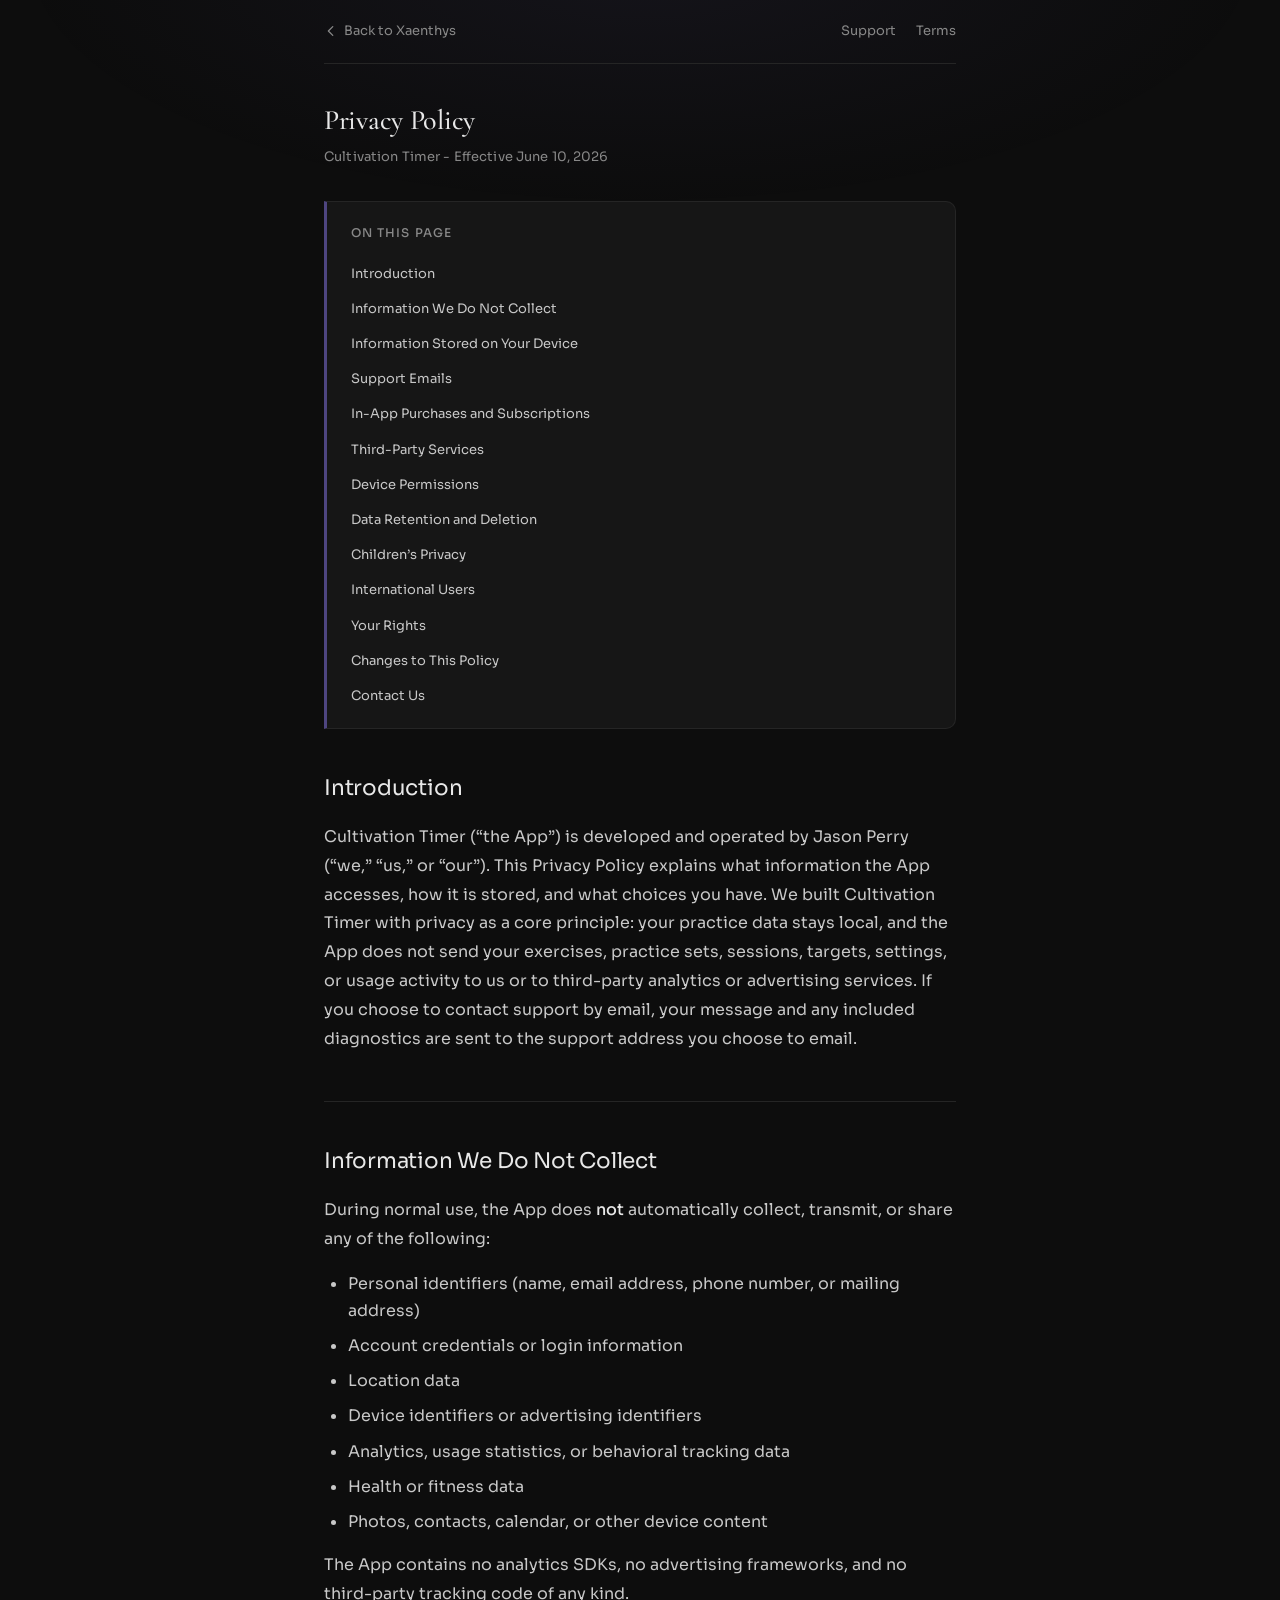
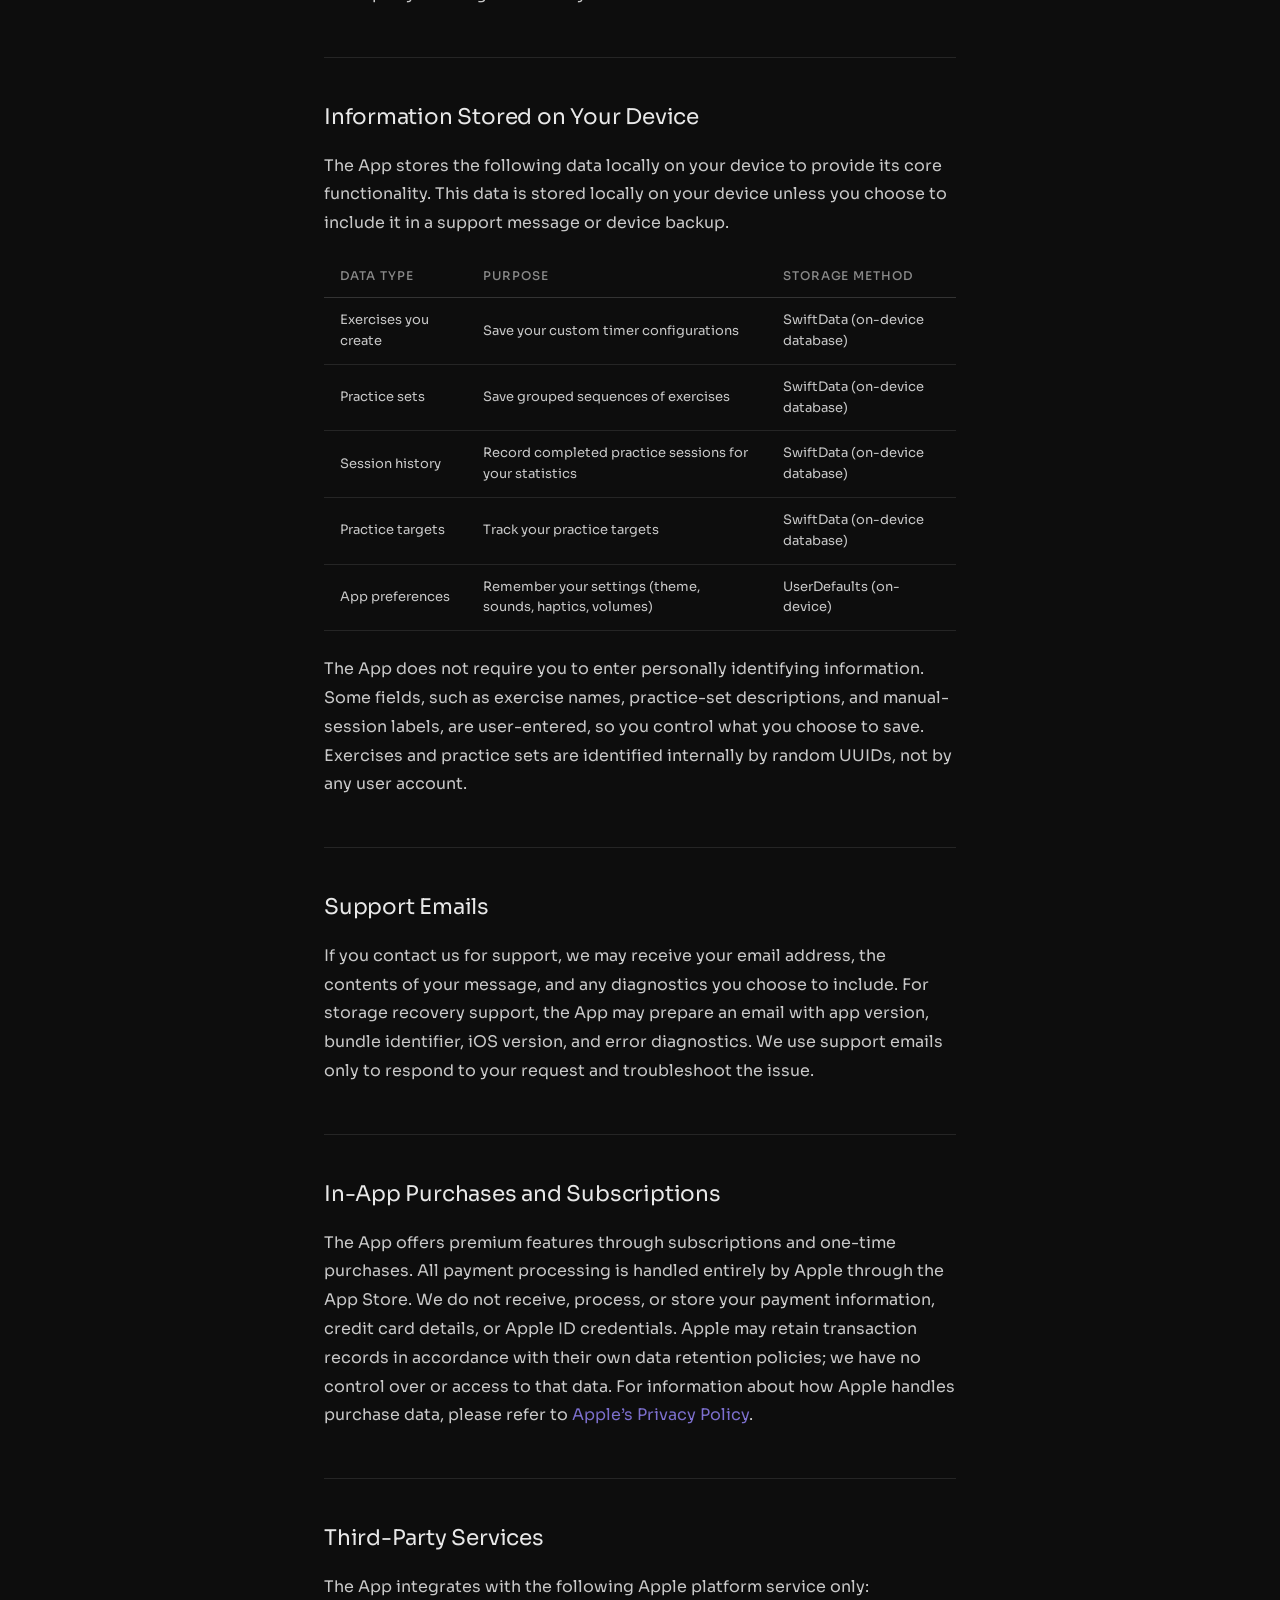
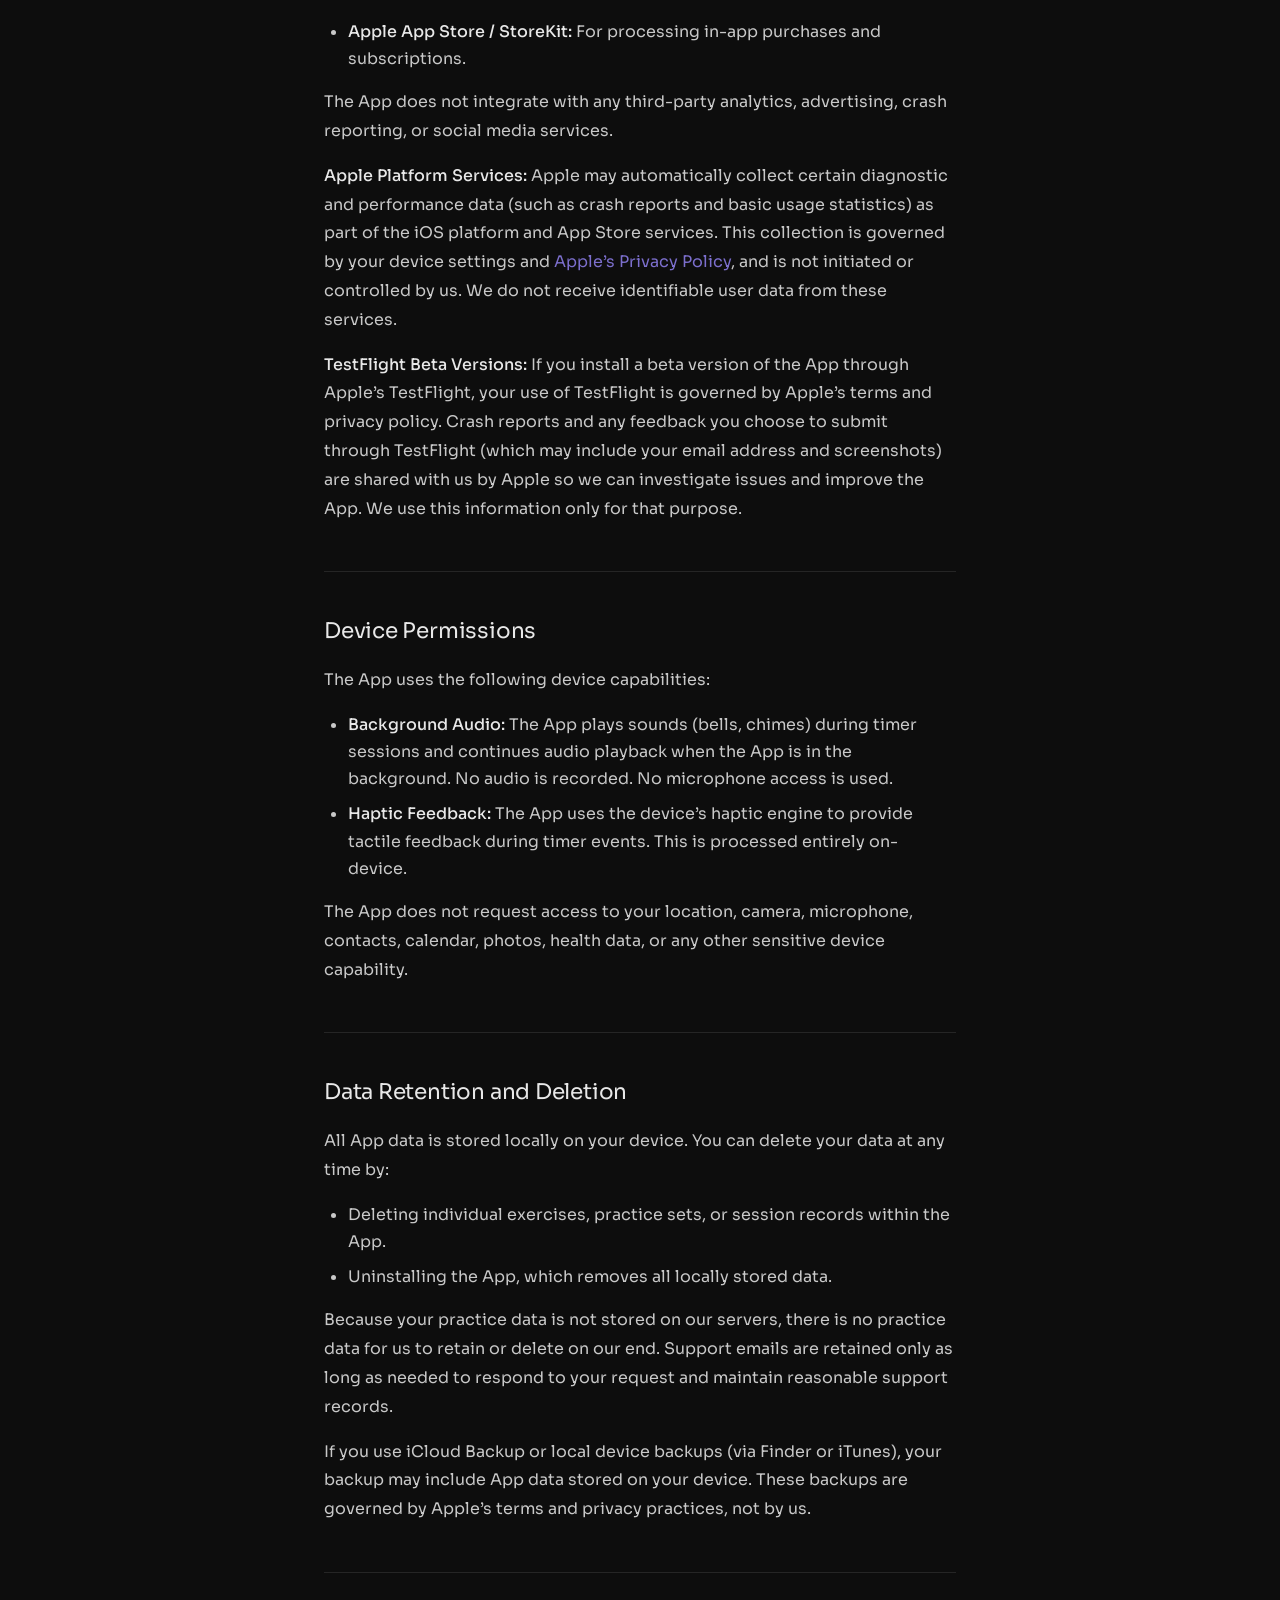
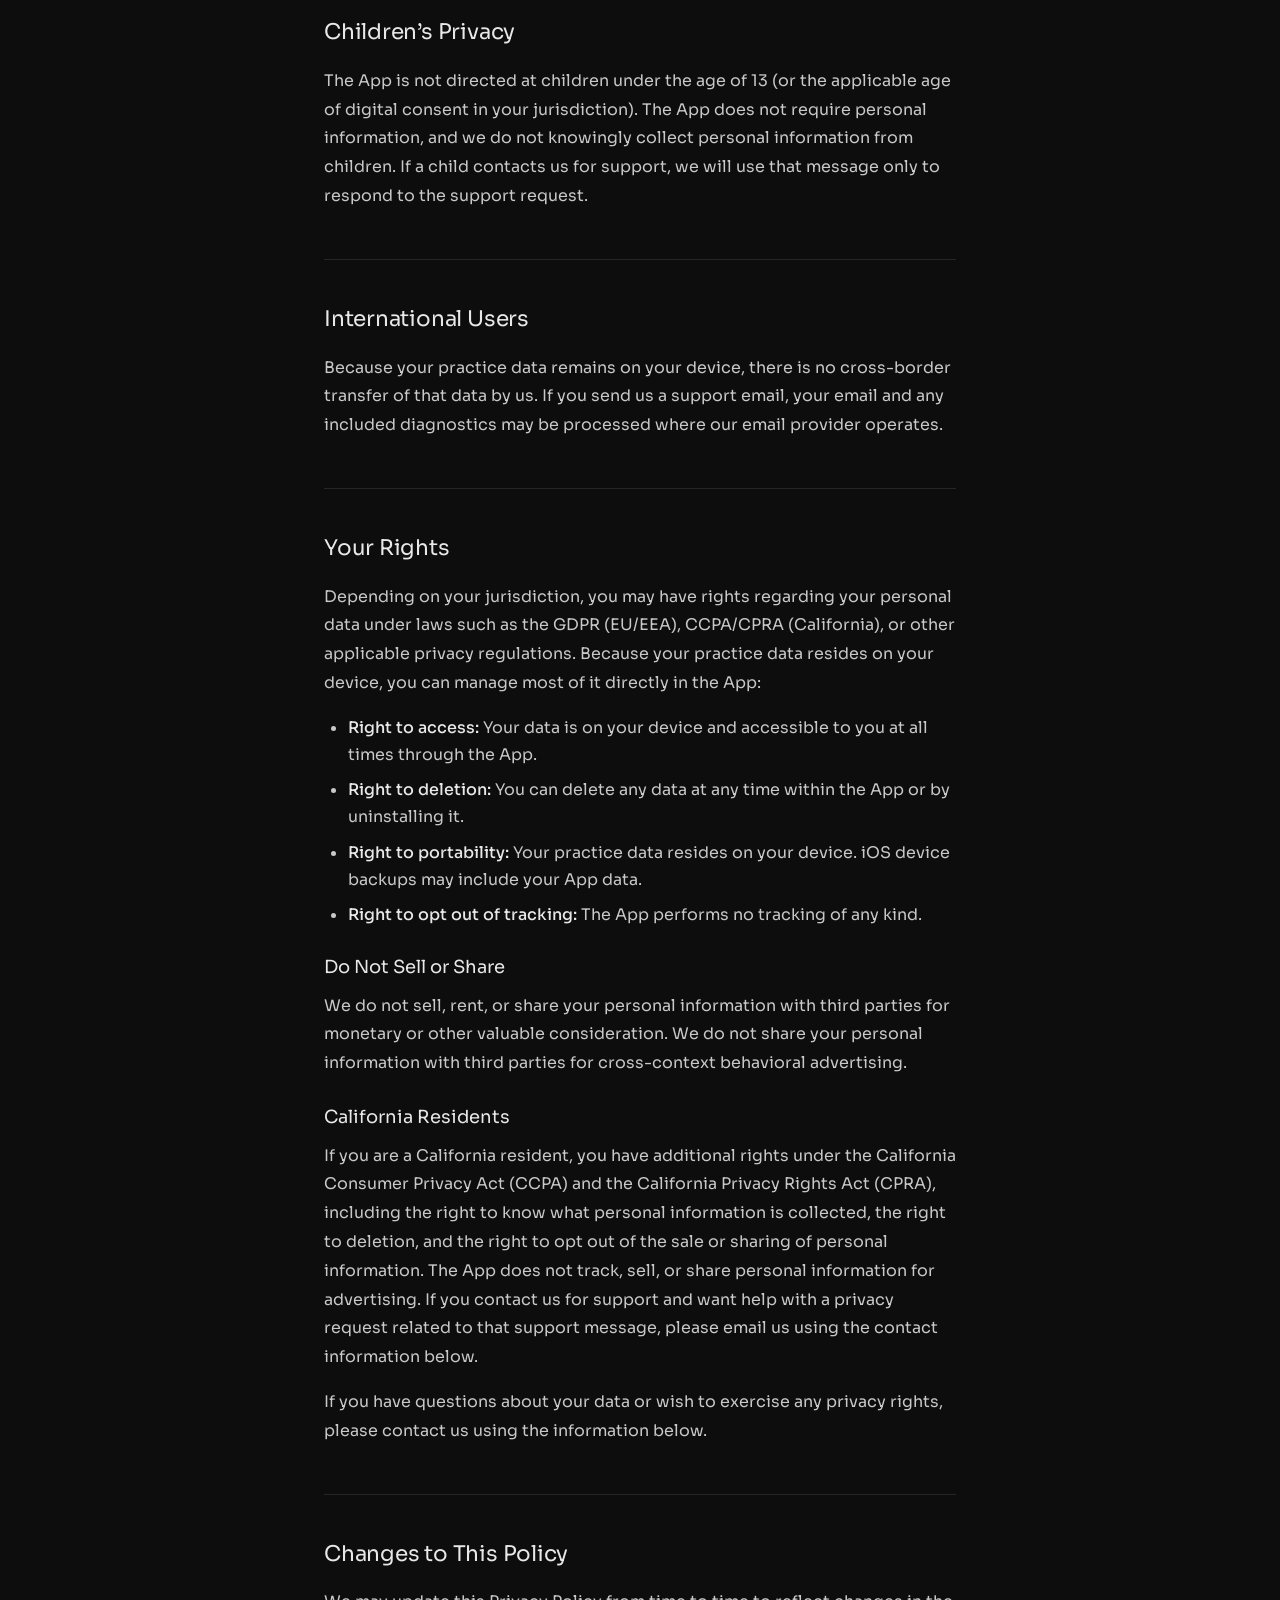
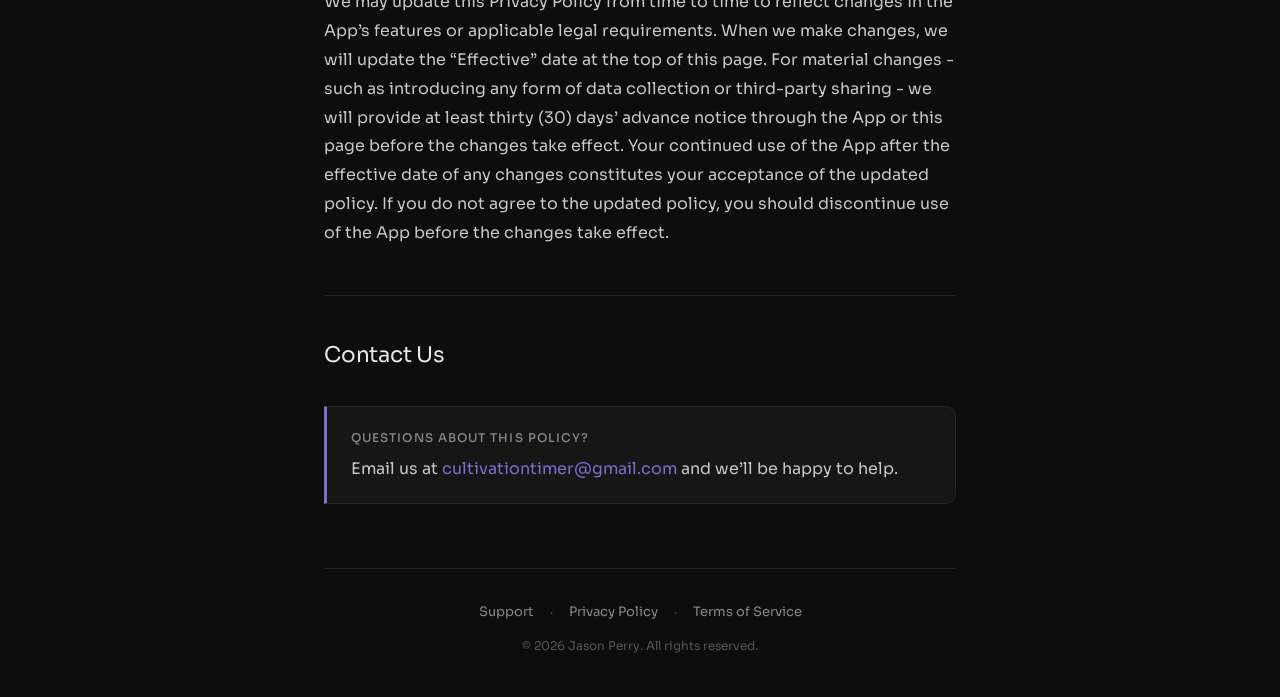
==== commit c9b3c412: "Some final cleanup before beta" ====
--- a/cultivationtimer/privacy.html
+++ b/cultivationtimer/privacy.html
@@ -3,7 +3,7 @@
 <head>
     <meta charset="UTF-8">
     <meta name="viewport" content="width=device-width, initial-scale=1.0">
-    <title>Privacy Policy — Cultivation Timer</title>
+    <title>Privacy Policy - Cultivation Timer</title>
     <link rel="preconnect" href="https://fonts.googleapis.com">
     <link rel="preconnect" href="https://fonts.gstatic.com" crossorigin>
     <link rel="stylesheet" href="https://fonts.googleapis.com/css2?family=Cormorant+Garamond:wght@400;500&family=Sora:wght@300;400;500&display=swap">
@@ -25,7 +25,7 @@
         </nav>
 
         <h1>Privacy Policy</h1>
-        <p class="meta">Cultivation Timer &mdash; Effective June 10, 2026</p>
+        <p class="meta">Cultivation Timer - Effective June 10, 2026</p>
 
         <nav class="toc" aria-label="Page contents">
             <span class="toc-label">On this page</span>
@@ -162,7 +162,7 @@
         <p>If you have questions about your data or wish to exercise any privacy rights, please contact us using the information below.</p>
 
         <h2 id="changes-to-this-policy" class="section-heading">Changes to This Policy</h2>
-        <p>We may update this Privacy Policy from time to time to reflect changes in the App&rsquo;s features or applicable legal requirements. When we make changes, we will update the &ldquo;Effective&rdquo; date at the top of this page. For material changes&mdash;such as introducing any form of data collection or third-party sharing&mdash;we will provide at least thirty (30) days&rsquo; advance notice through the App or this page before the changes take effect. Your continued use of the App after the effective date of any changes constitutes your acceptance of the updated policy. If you do not agree to the updated policy, you should discontinue use of the App before the changes take effect.</p>
+        <p>We may update this Privacy Policy from time to time to reflect changes in the App&rsquo;s features or applicable legal requirements. When we make changes, we will update the &ldquo;Effective&rdquo; date at the top of this page. For material changes - such as introducing any form of data collection or third-party sharing - we will provide at least thirty (30) days&rsquo; advance notice through the App or this page before the changes take effect. Your continued use of the App after the effective date of any changes constitutes your acceptance of the updated policy. If you do not agree to the updated policy, you should discontinue use of the App before the changes take effect.</p>
 
         <h2 id="contact-us" class="section-heading">Contact Us</h2>
         <div class="contact-box">
--- a/style.css
+++ b/style.css
@@ -11,7 +11,7 @@
     --border:         #252525;
     --border-strong:  #333333;
 
-    /* Accent — indigo/violet */
+    /* Accent - indigo/violet */
     --accent:         #7c6fcd;
     --accent-hover:   #8f83db;
     --accent-muted:   #4e4580;
@@ -254,7 +254,7 @@
     border-top: 1px solid var(--border);
 }
 
-/* First heading on a page — no top divider */
+/* First heading on a page - no top divider */
 .section-heading:first-of-type {
     margin-top: var(--space-2);
     padding-top: 0;
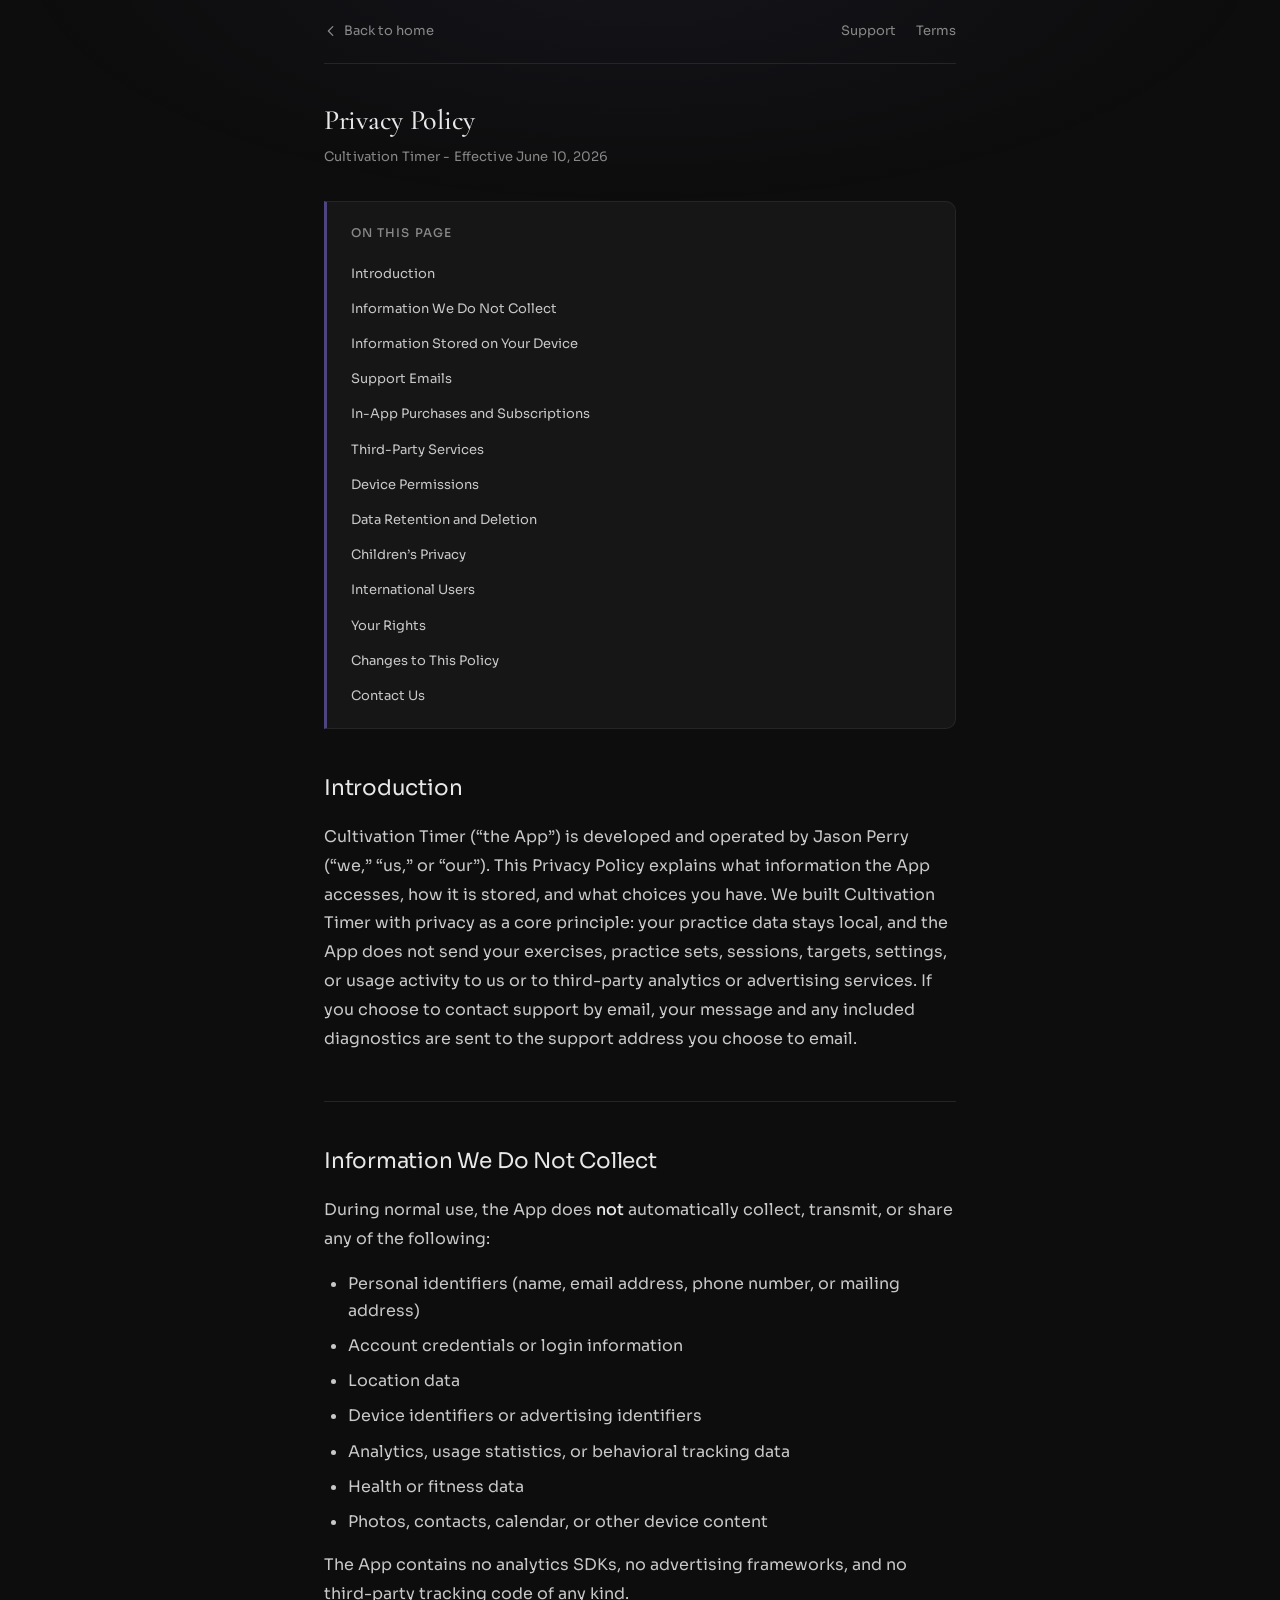
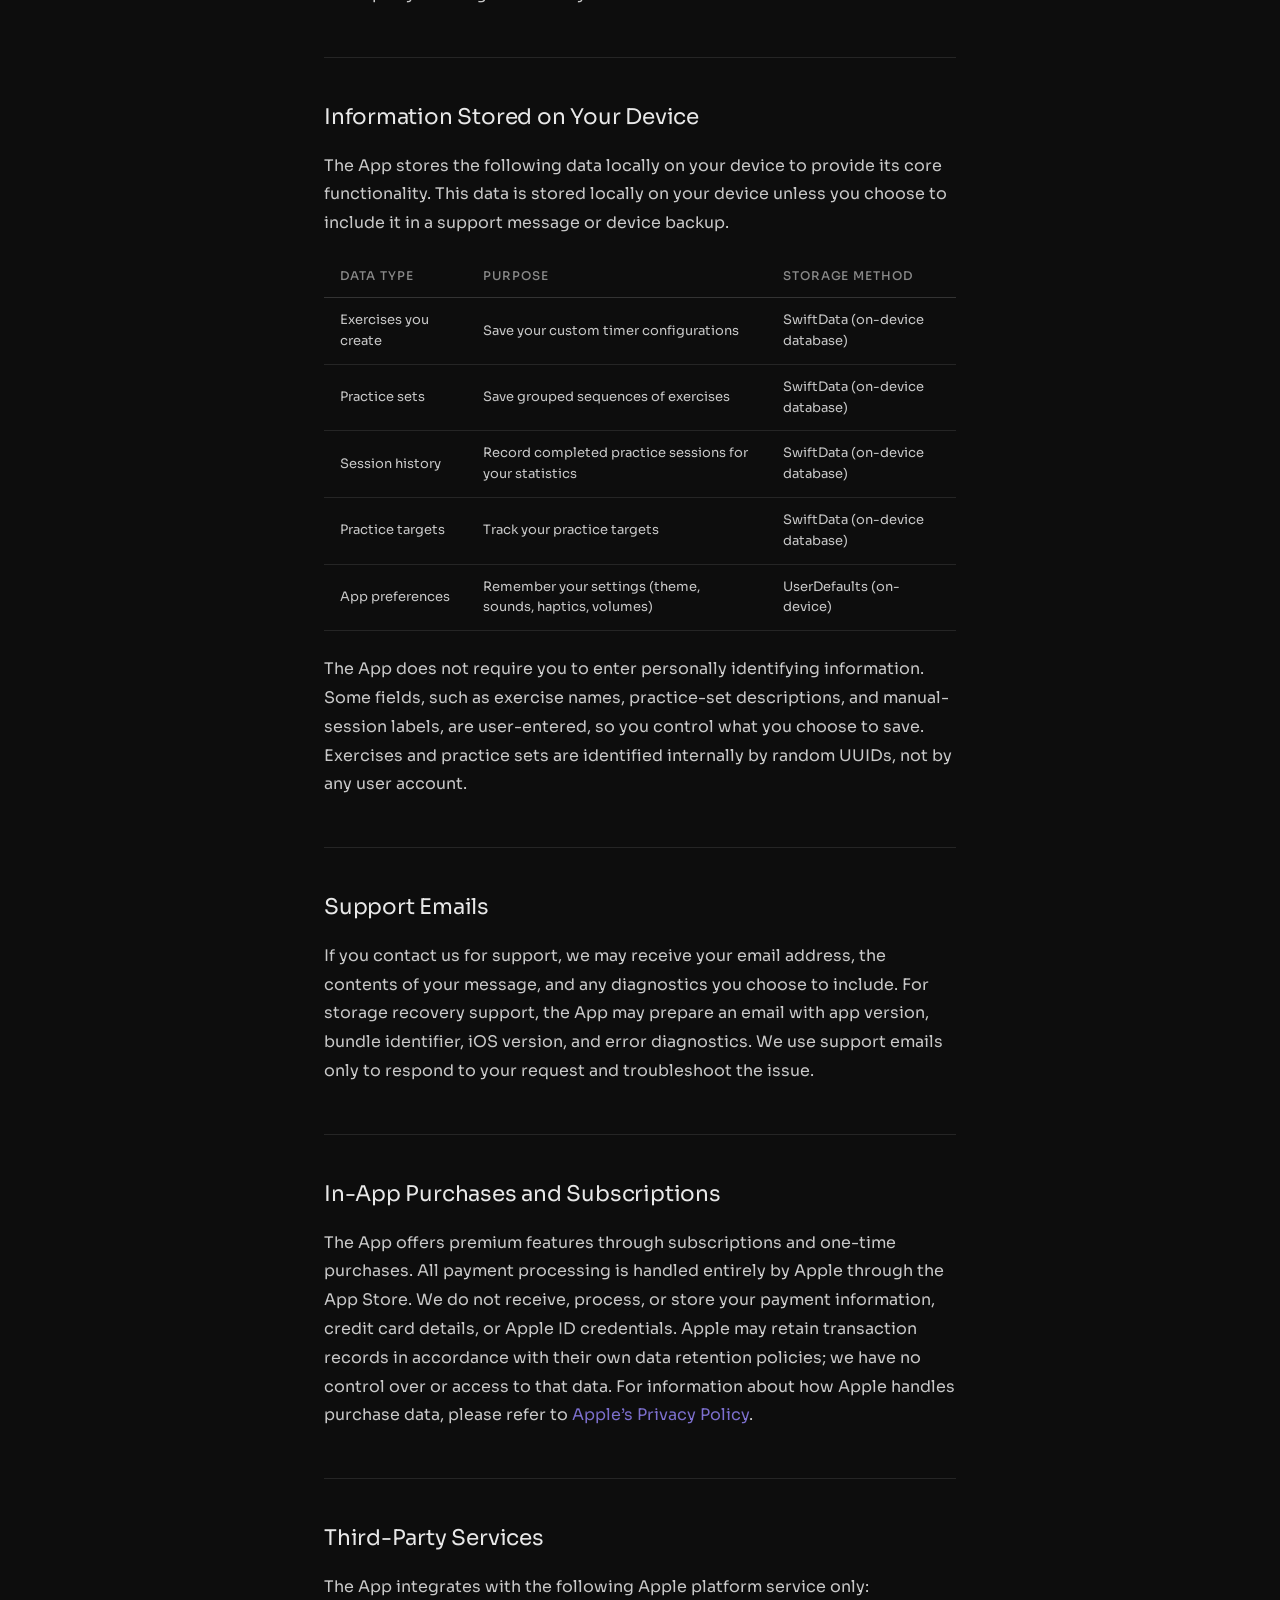
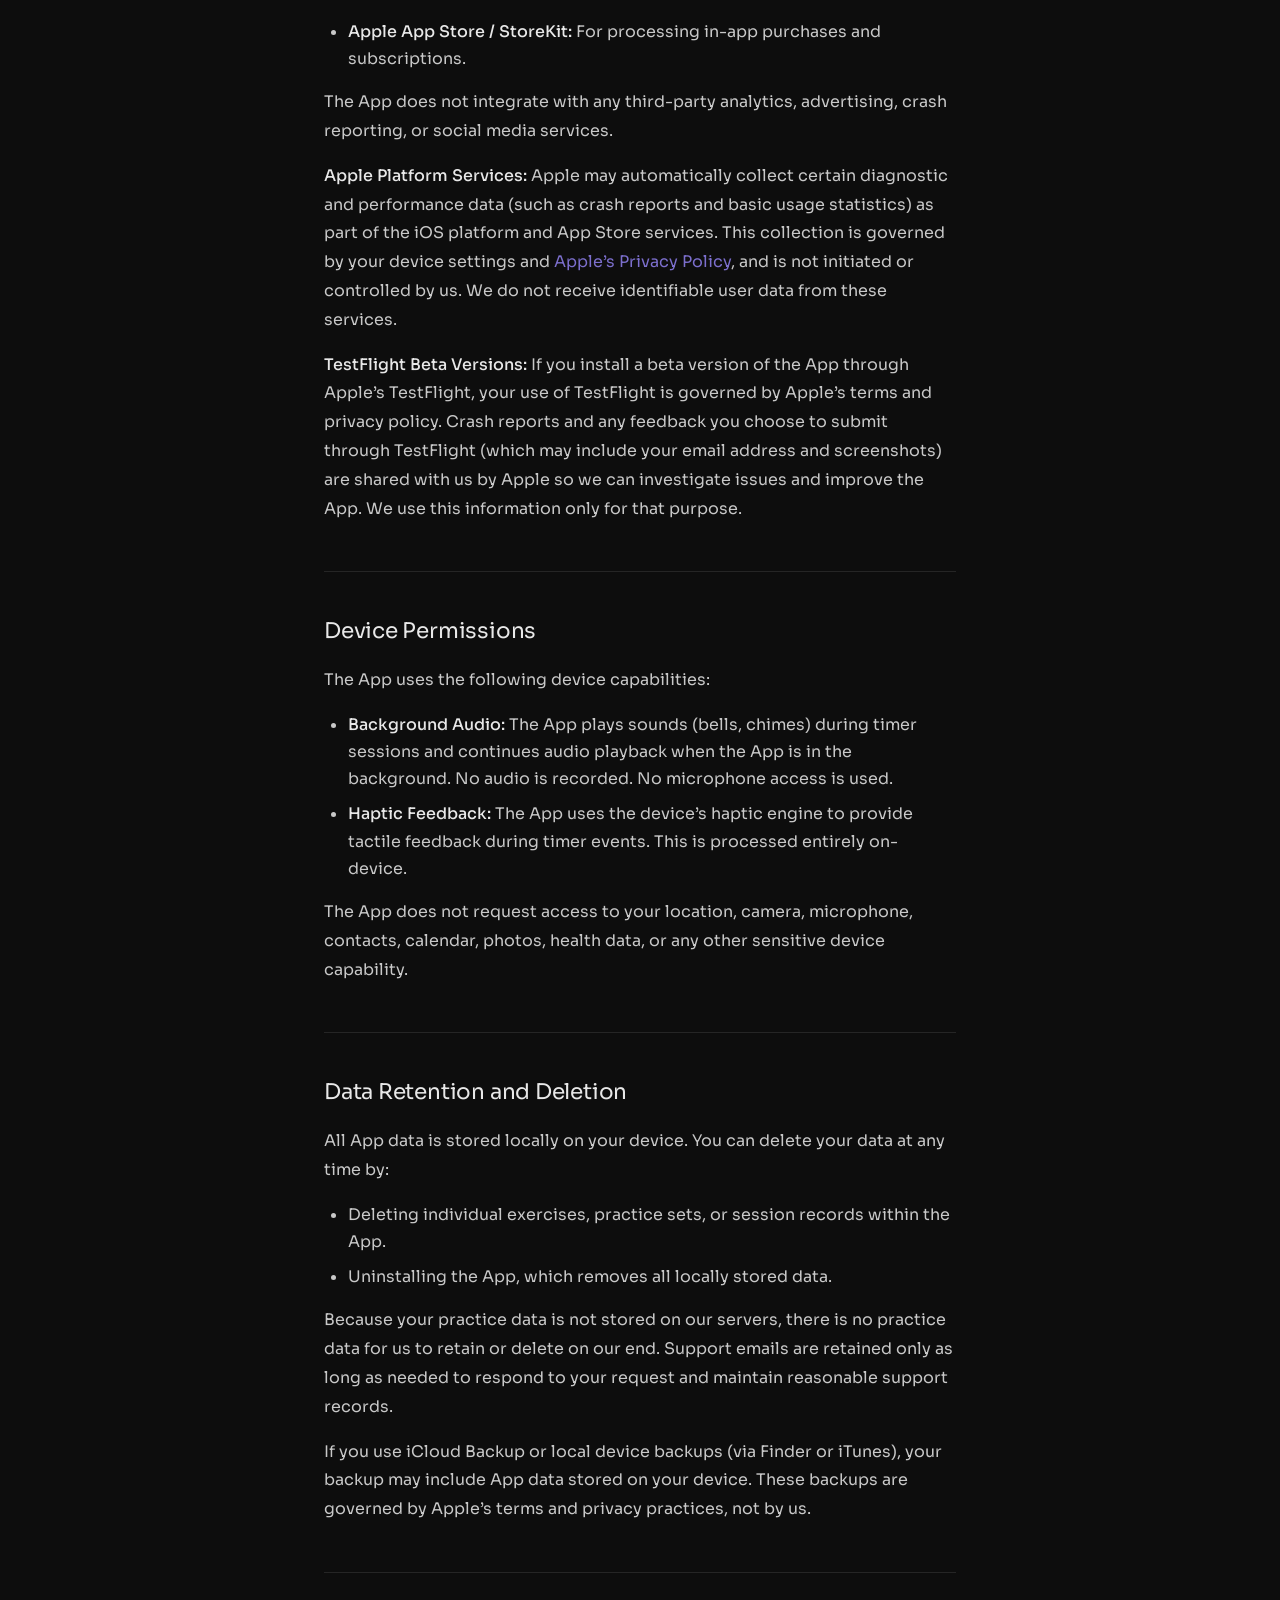
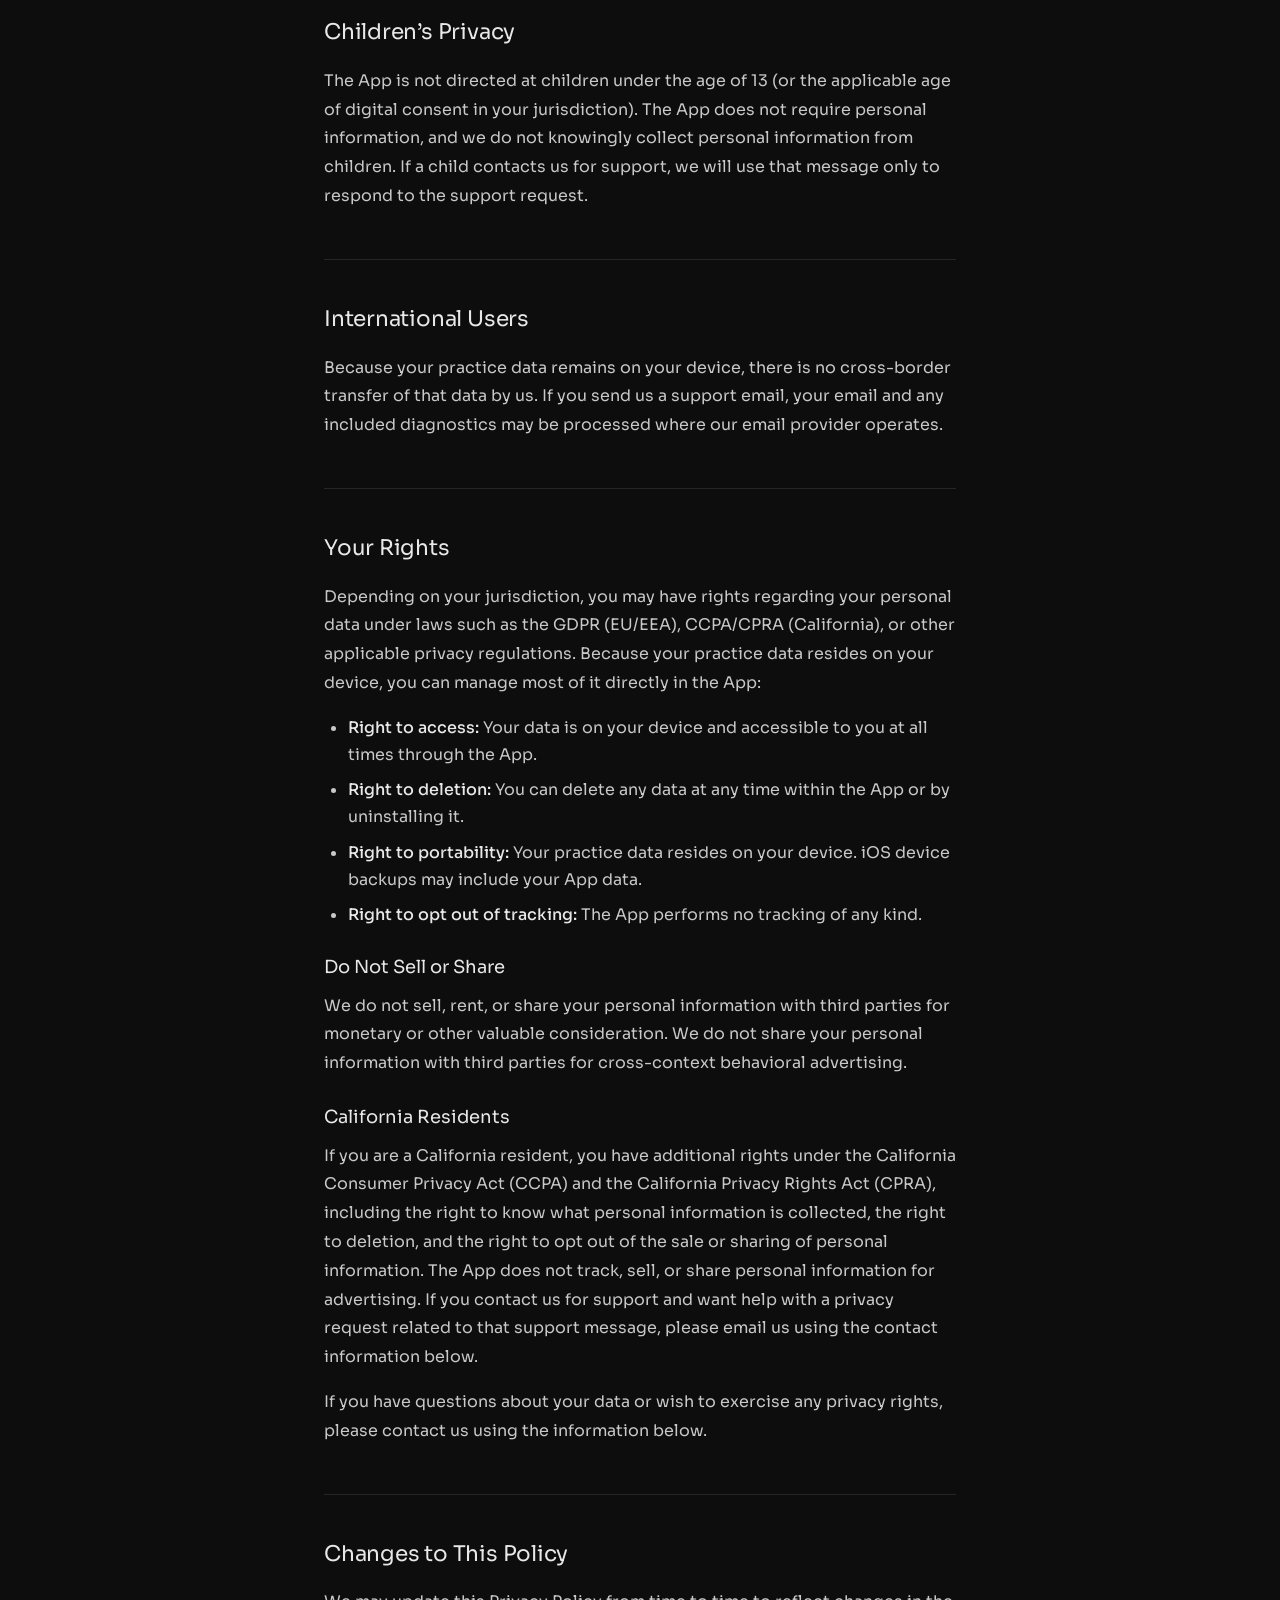
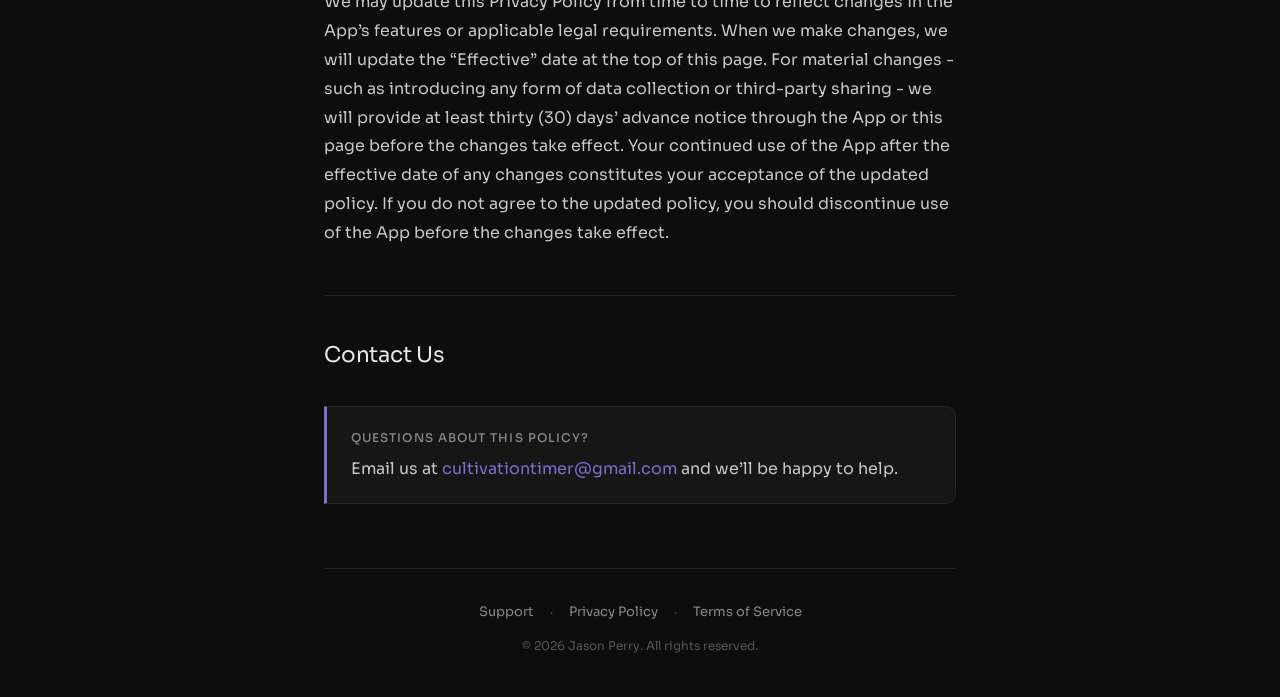
==== commit 8245078a: "A few more cleanup items" ====
--- a/cultivationtimer/privacy.html
+++ b/cultivationtimer/privacy.html
@@ -16,7 +16,7 @@
                 <svg viewBox="0 0 16 16" fill="none" xmlns="http://www.w3.org/2000/svg" aria-hidden="true">
                     <path d="M10 13L5 8L10 3" stroke="currentColor" stroke-width="1.5" stroke-linecap="round" stroke-linejoin="round"/>
                 </svg>
-                Back to Xaenthys
+                Back to home
             </a>
             <div class="nav-links">
                 <a href="support.html">Support</a>
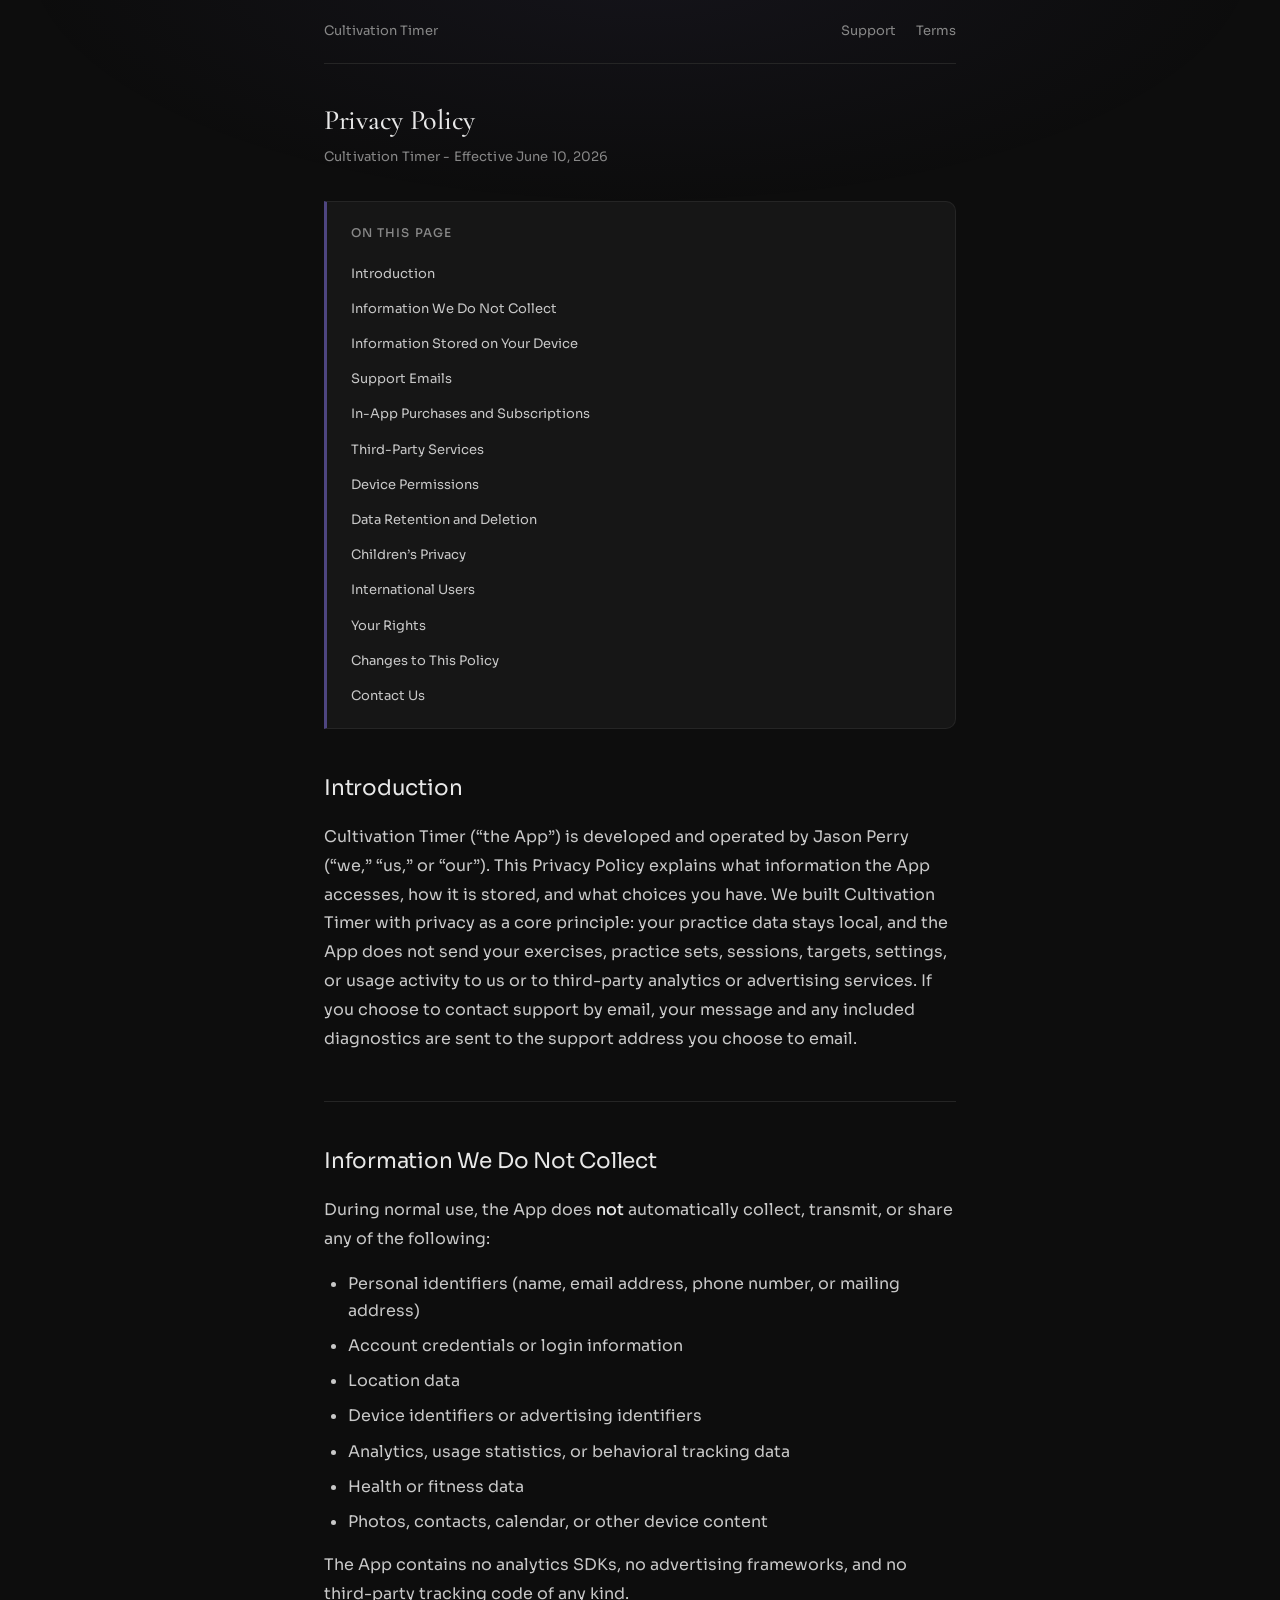
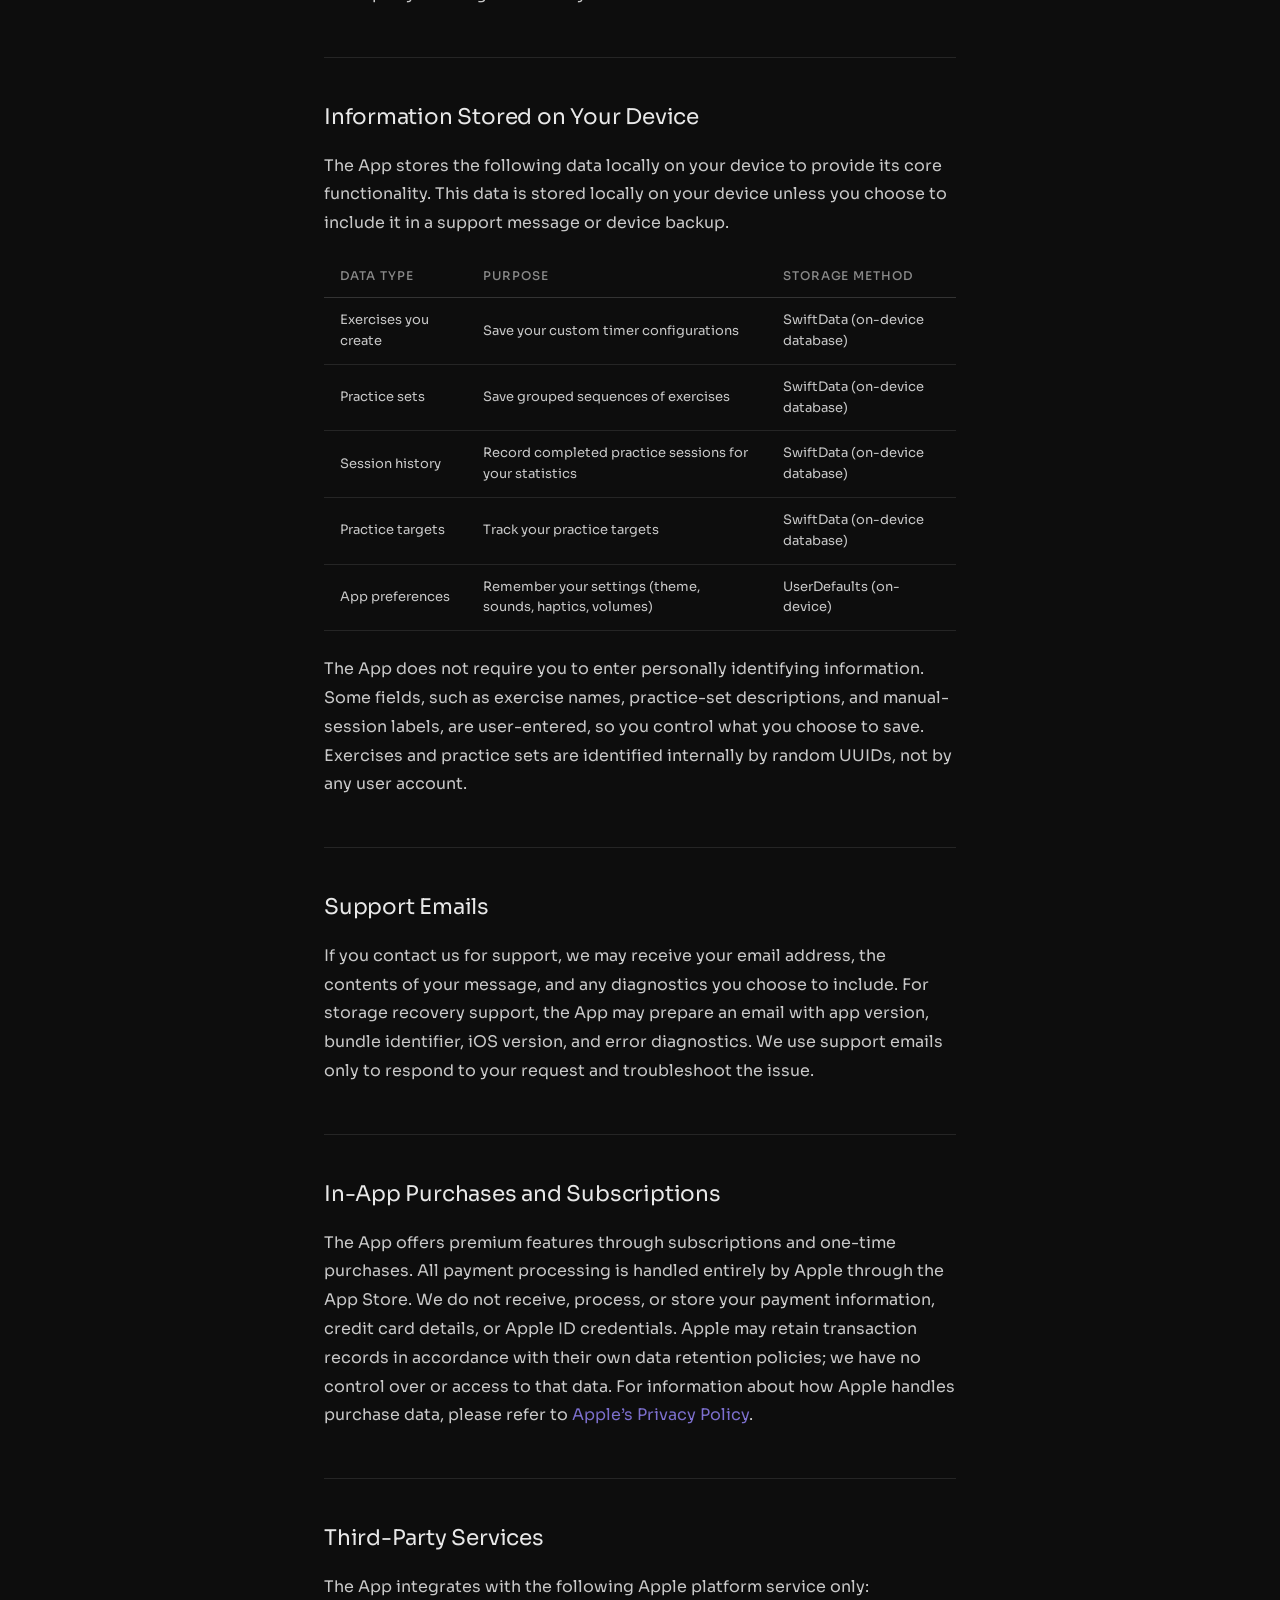
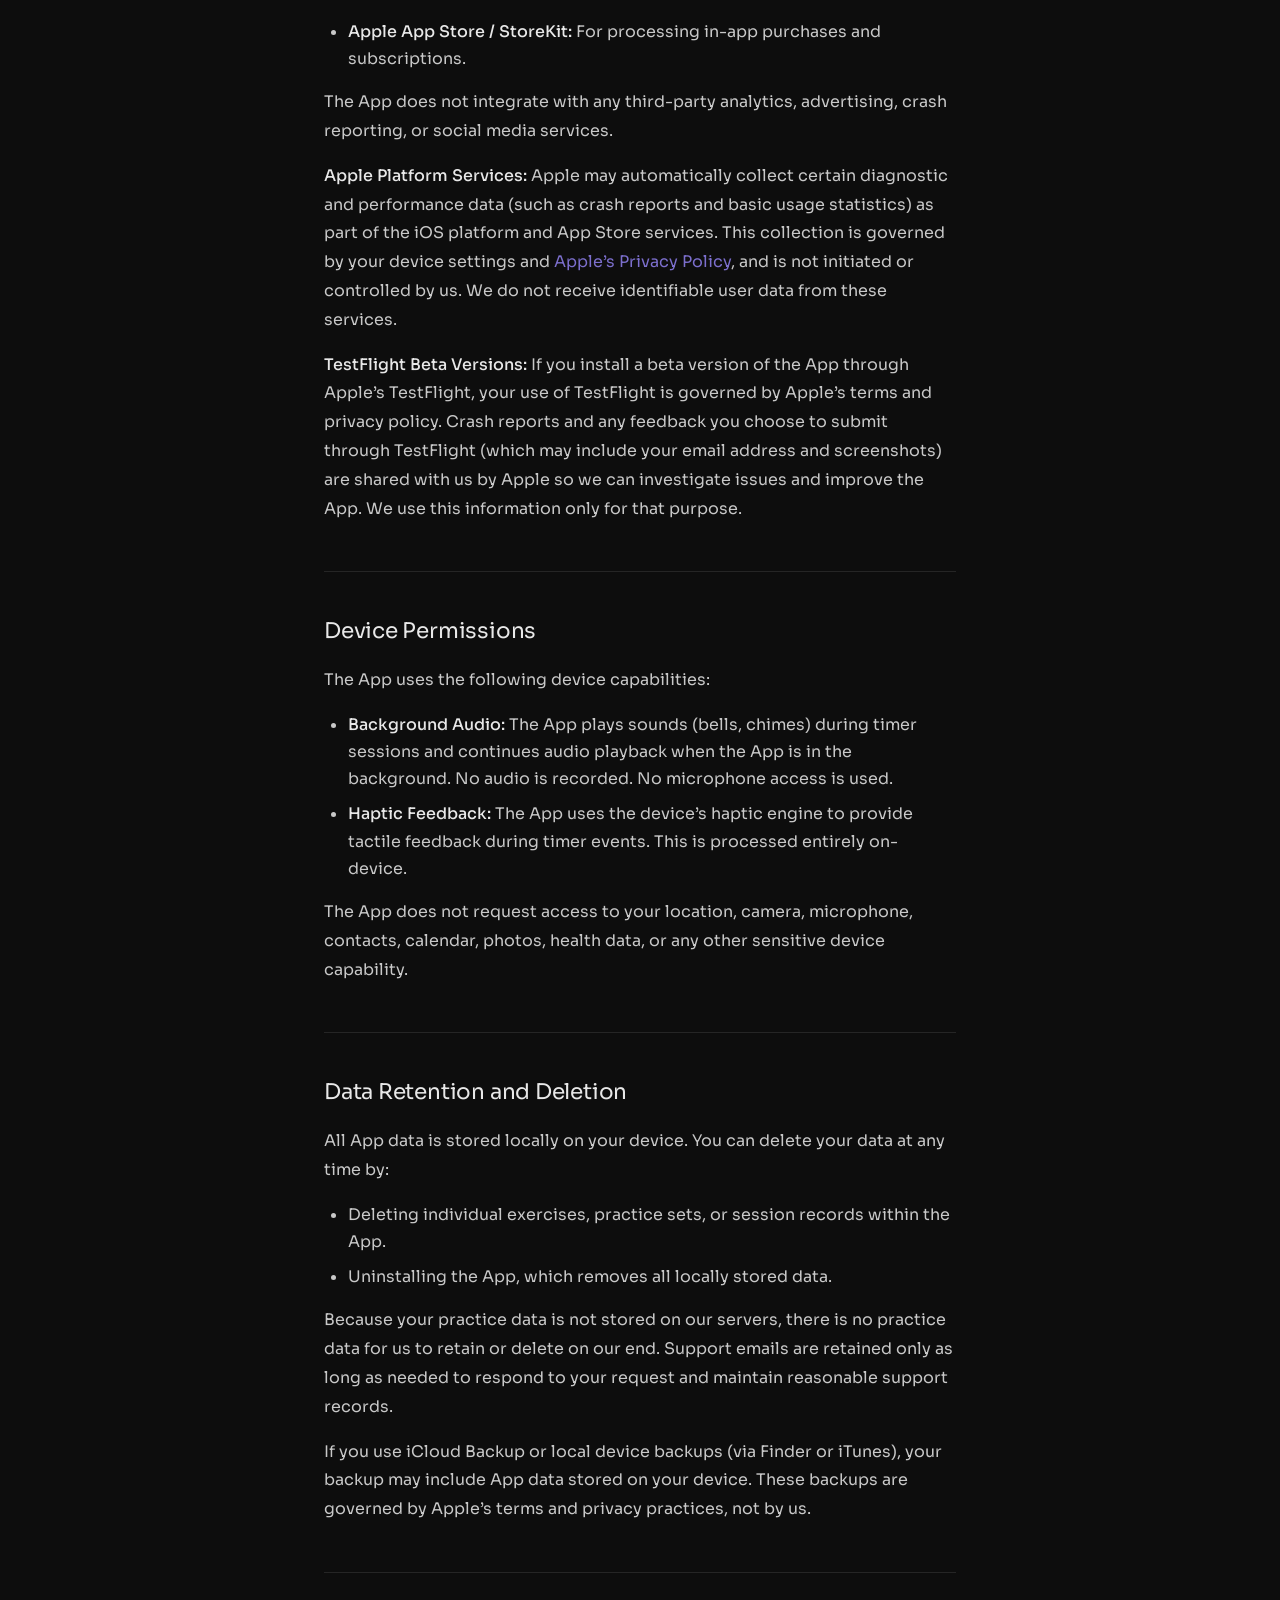
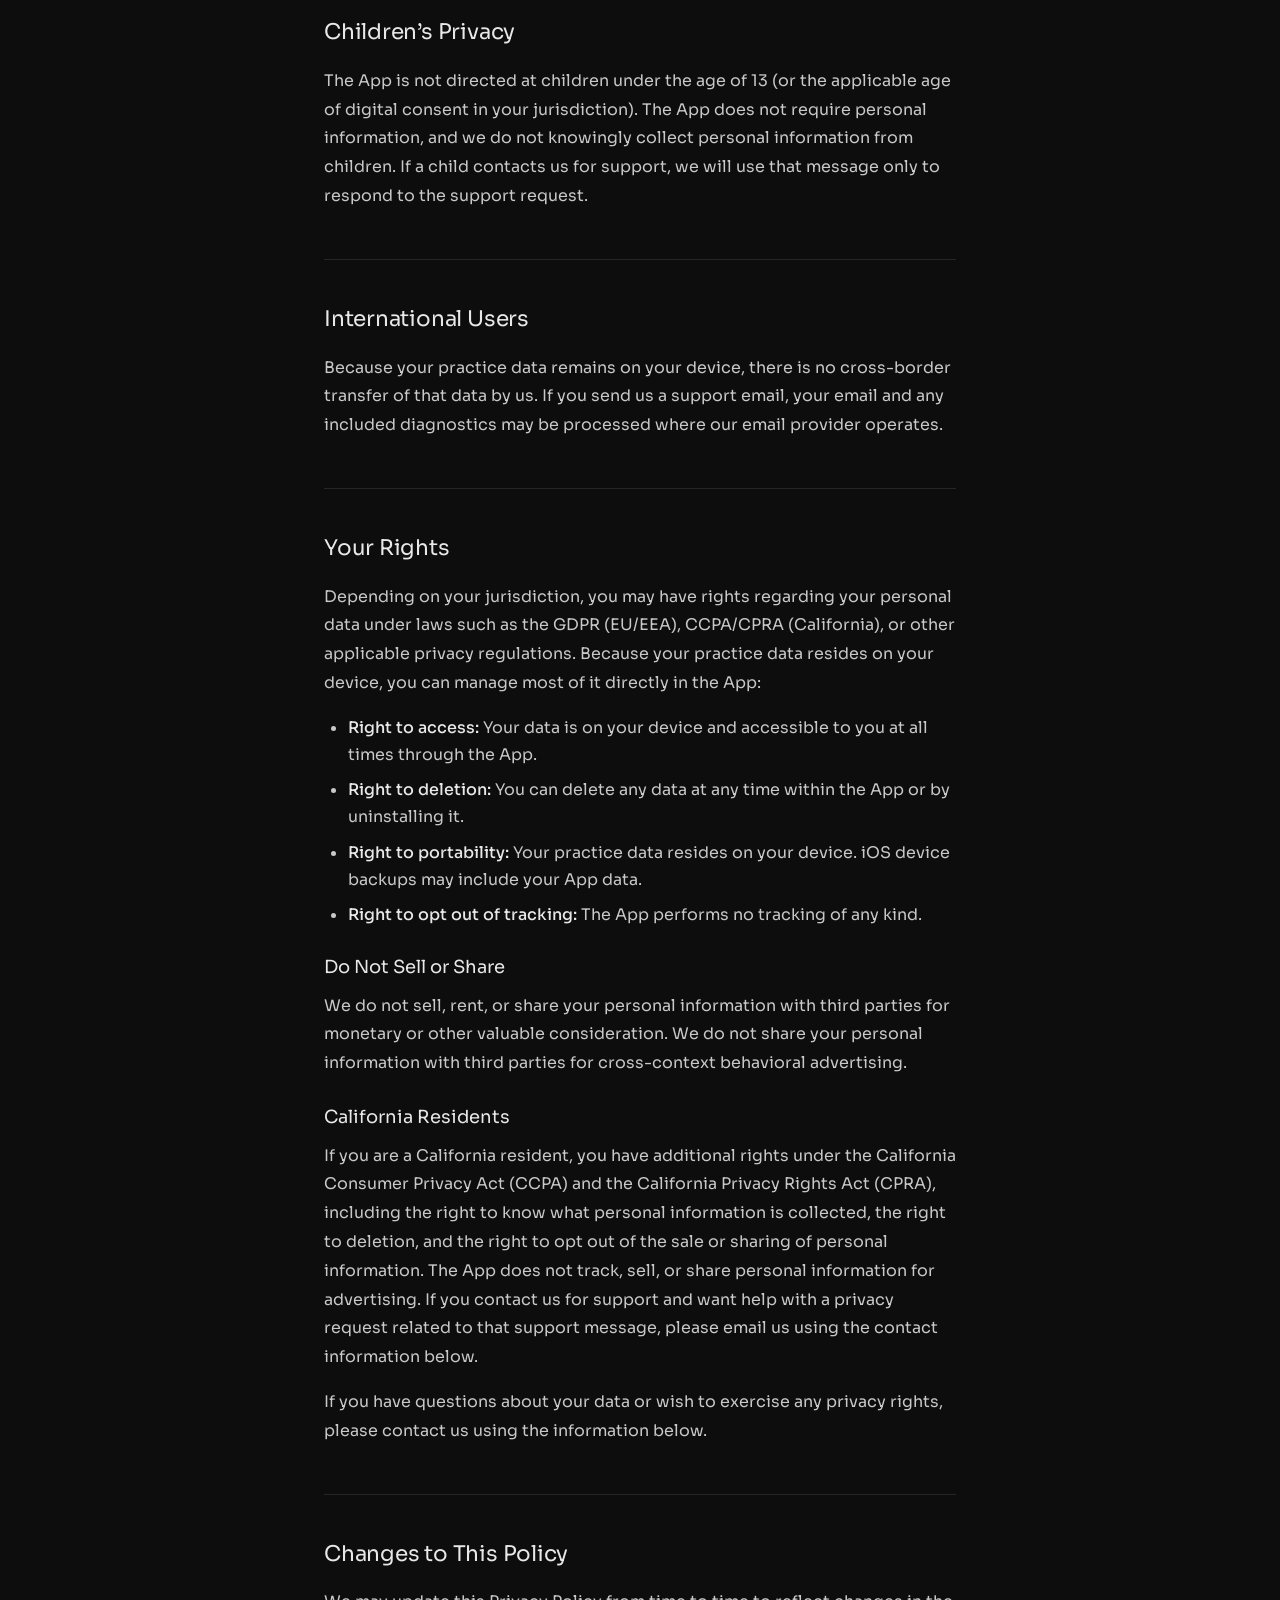
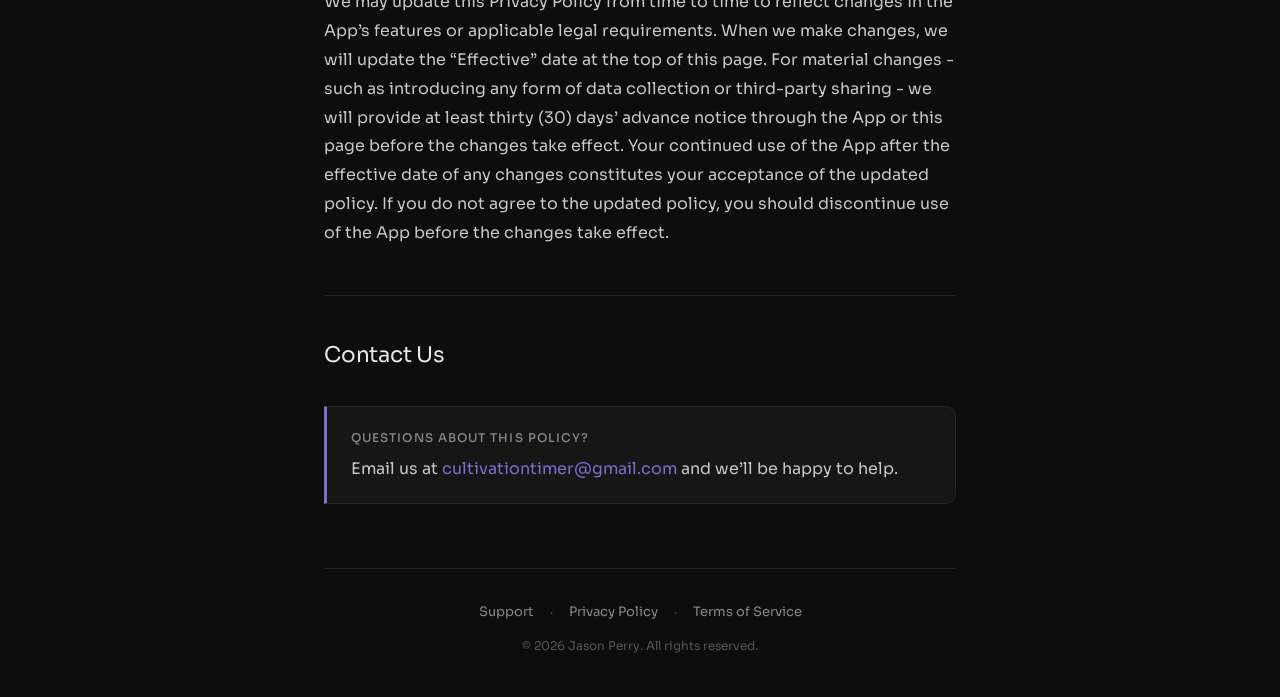
==== commit 761c6707: "Update cultivation timer docs" ====
--- a/cultivationtimer/privacy.html
+++ b/cultivationtimer/privacy.html
@@ -12,12 +12,7 @@
 <body>
     <div class="container">
         <nav class="site-nav">
-            <a href="../" class="back-link">
-                <svg viewBox="0 0 16 16" fill="none" xmlns="http://www.w3.org/2000/svg" aria-hidden="true">
-                    <path d="M10 13L5 8L10 3" stroke="currentColor" stroke-width="1.5" stroke-linecap="round" stroke-linejoin="round"/>
-                </svg>
-                Back to home
-            </a>
+            <span class="back-link">Cultivation Timer</span>
             <div class="nav-links">
                 <a href="support.html">Support</a>
                 <a href="terms.html">Terms</a>
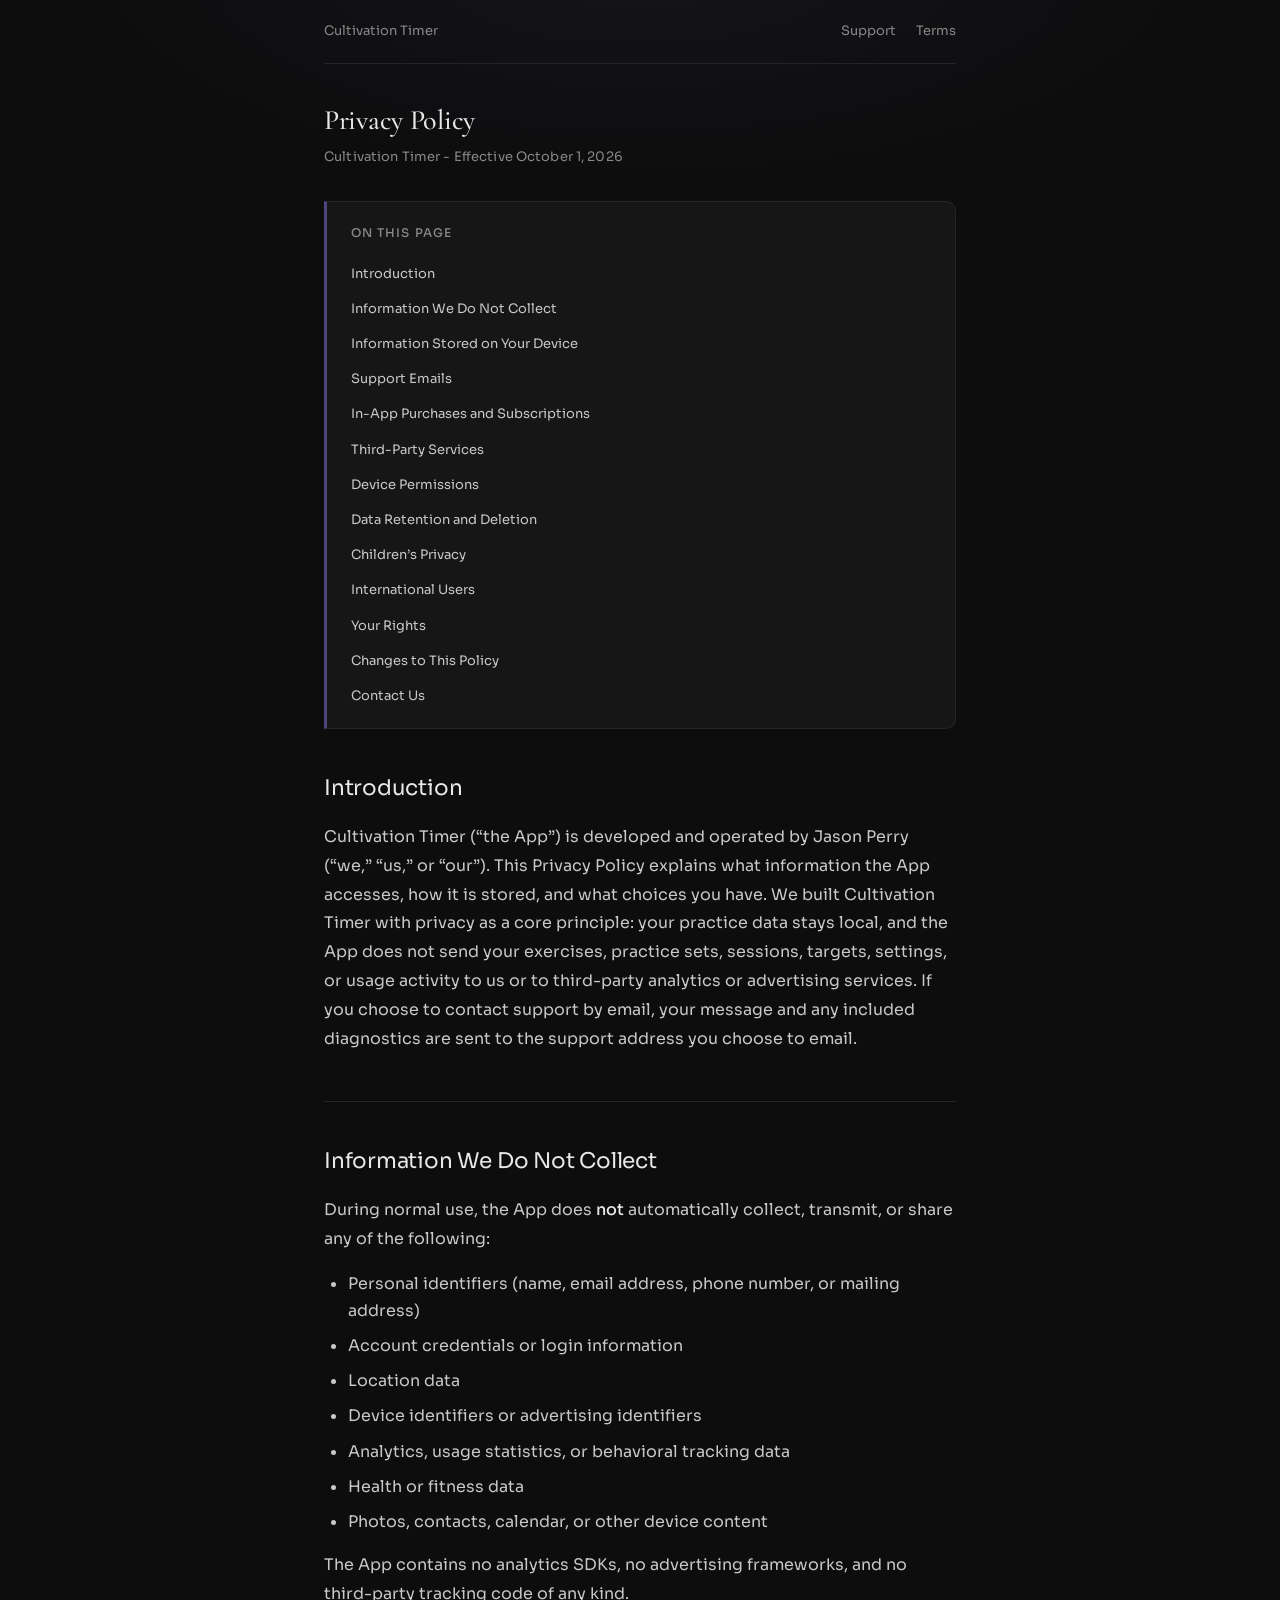
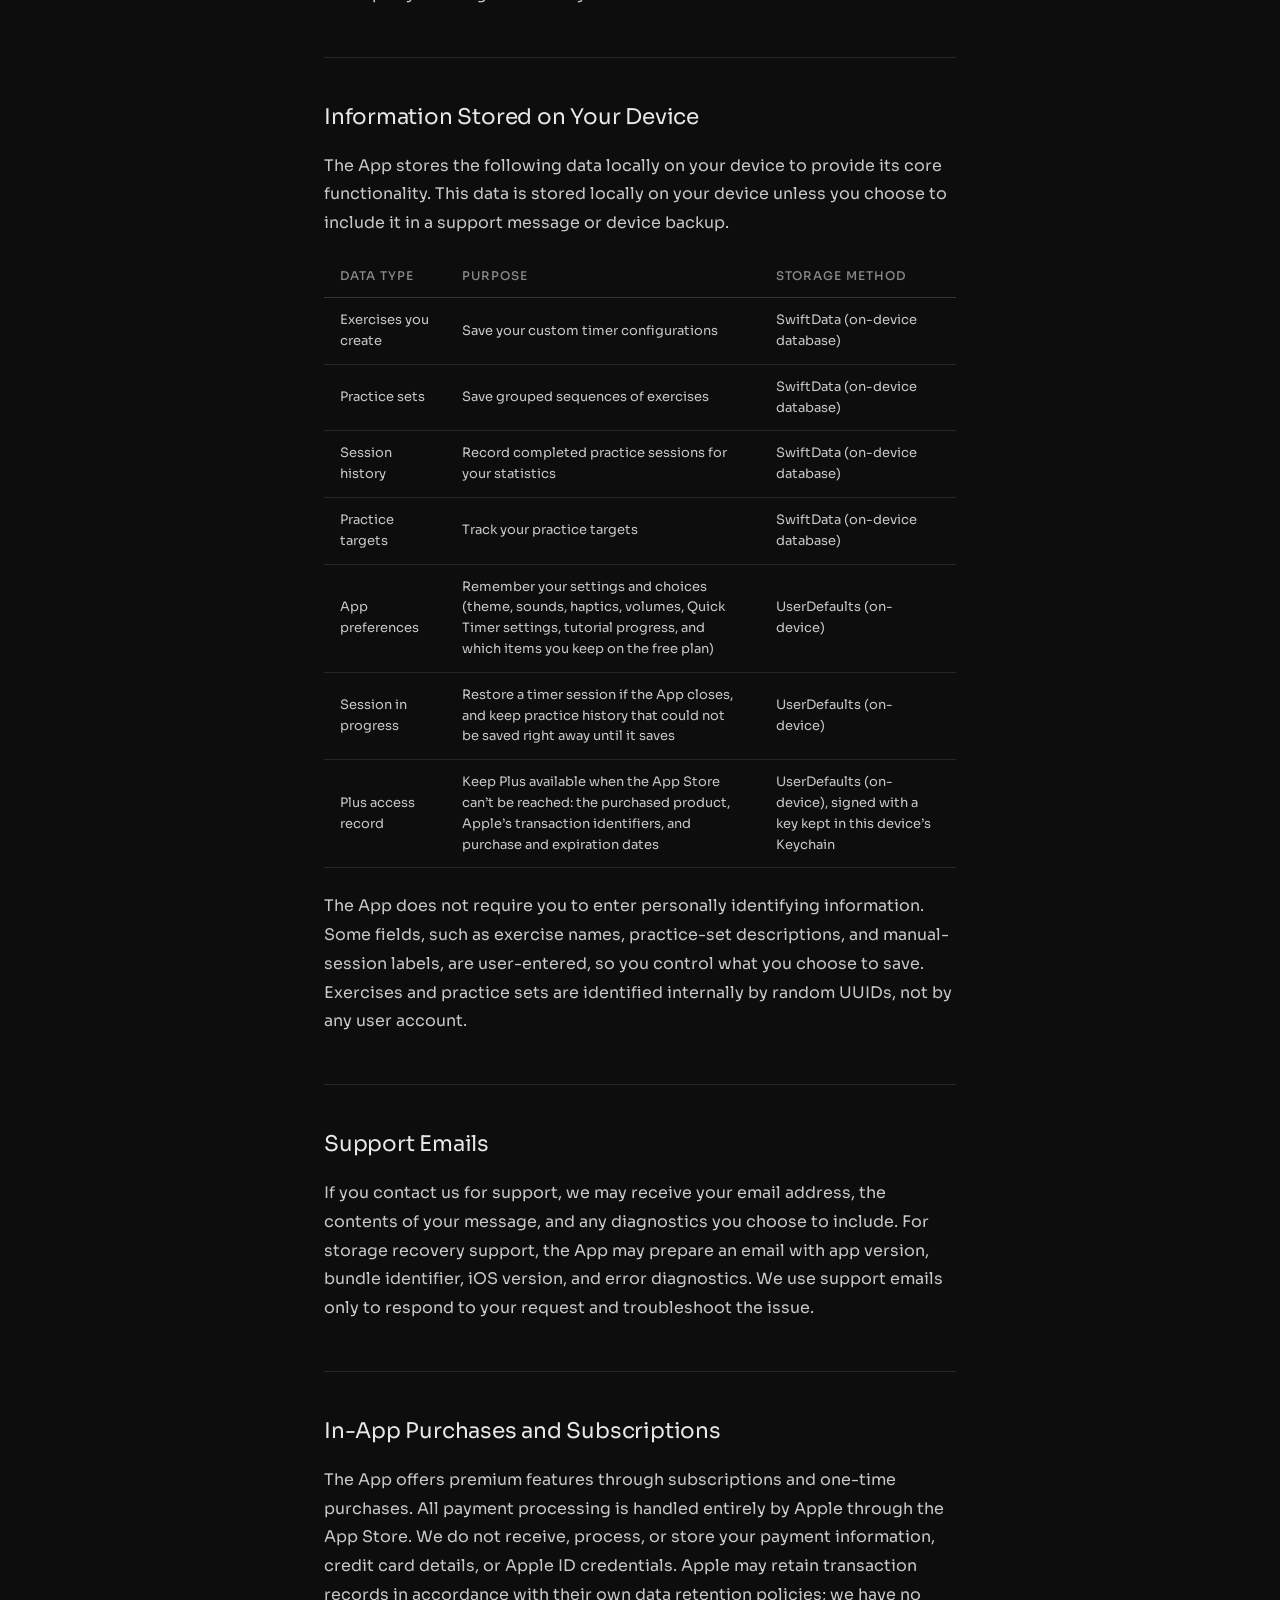
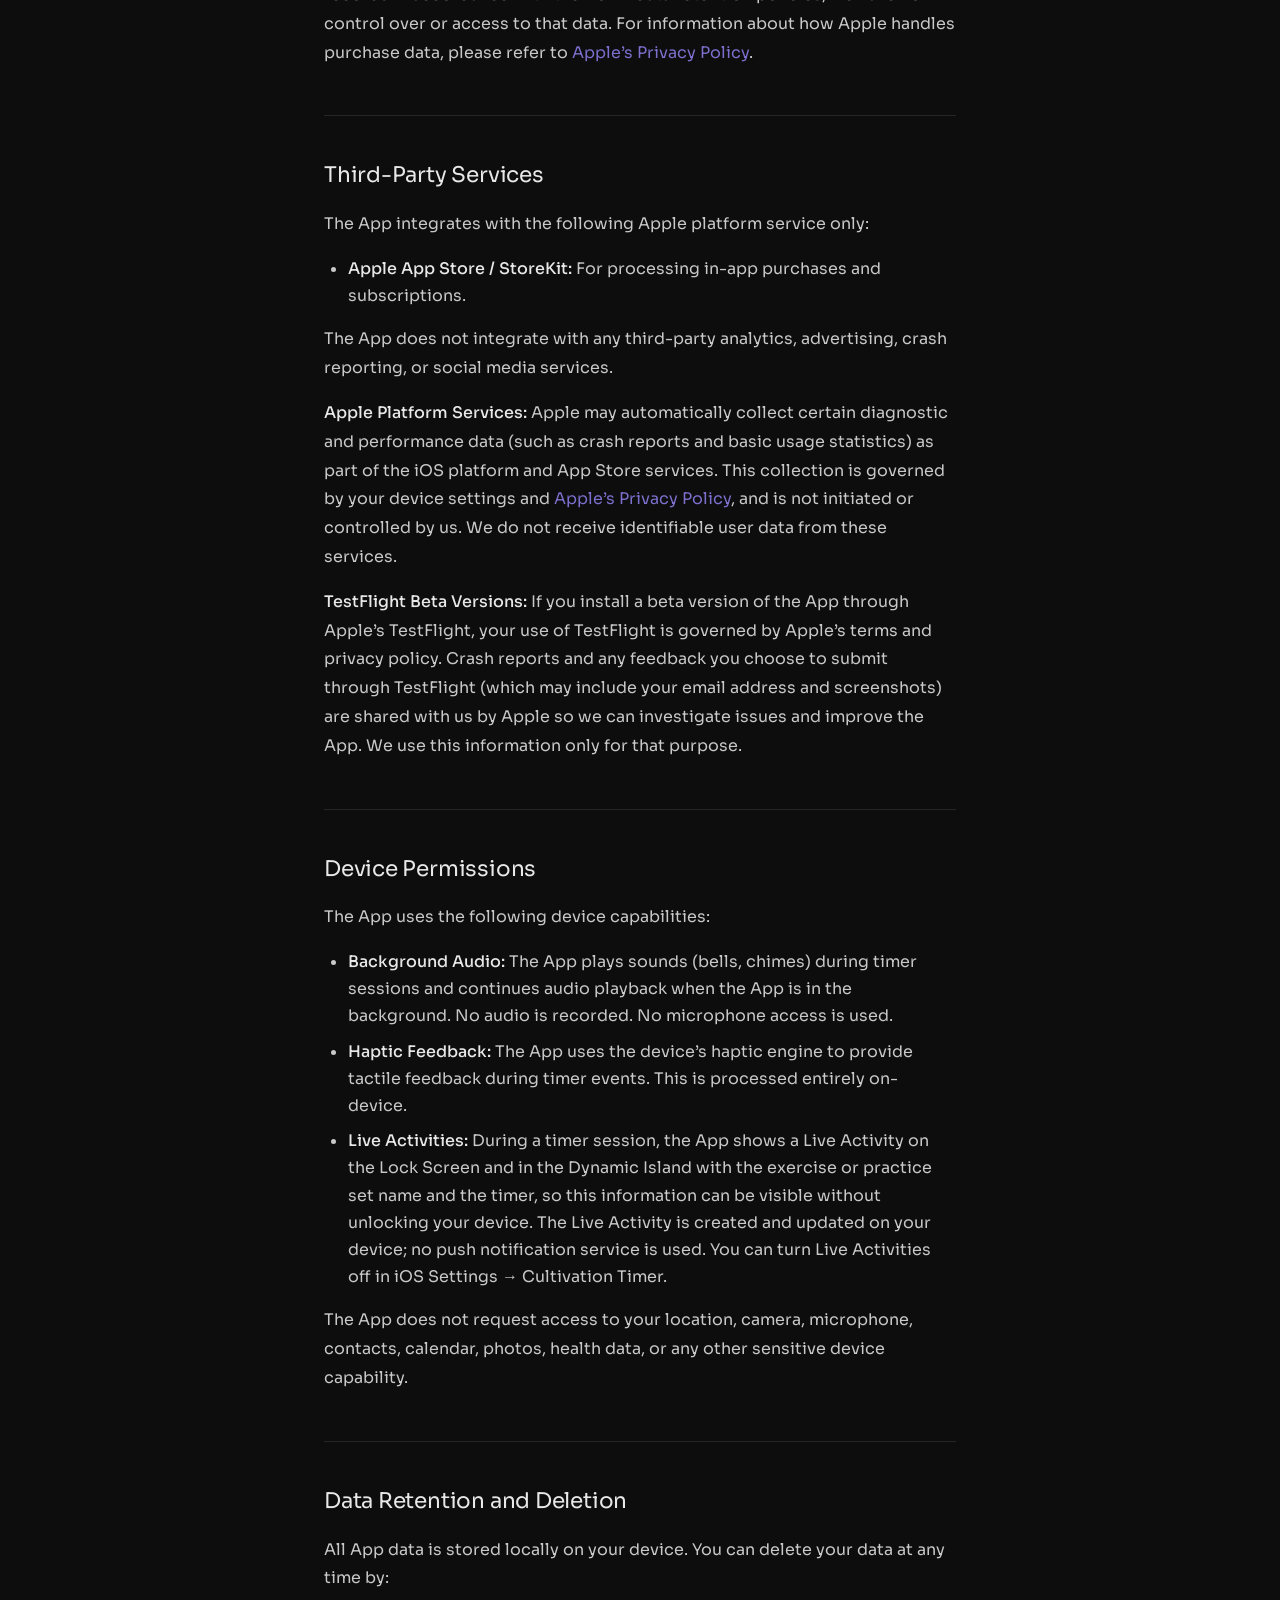
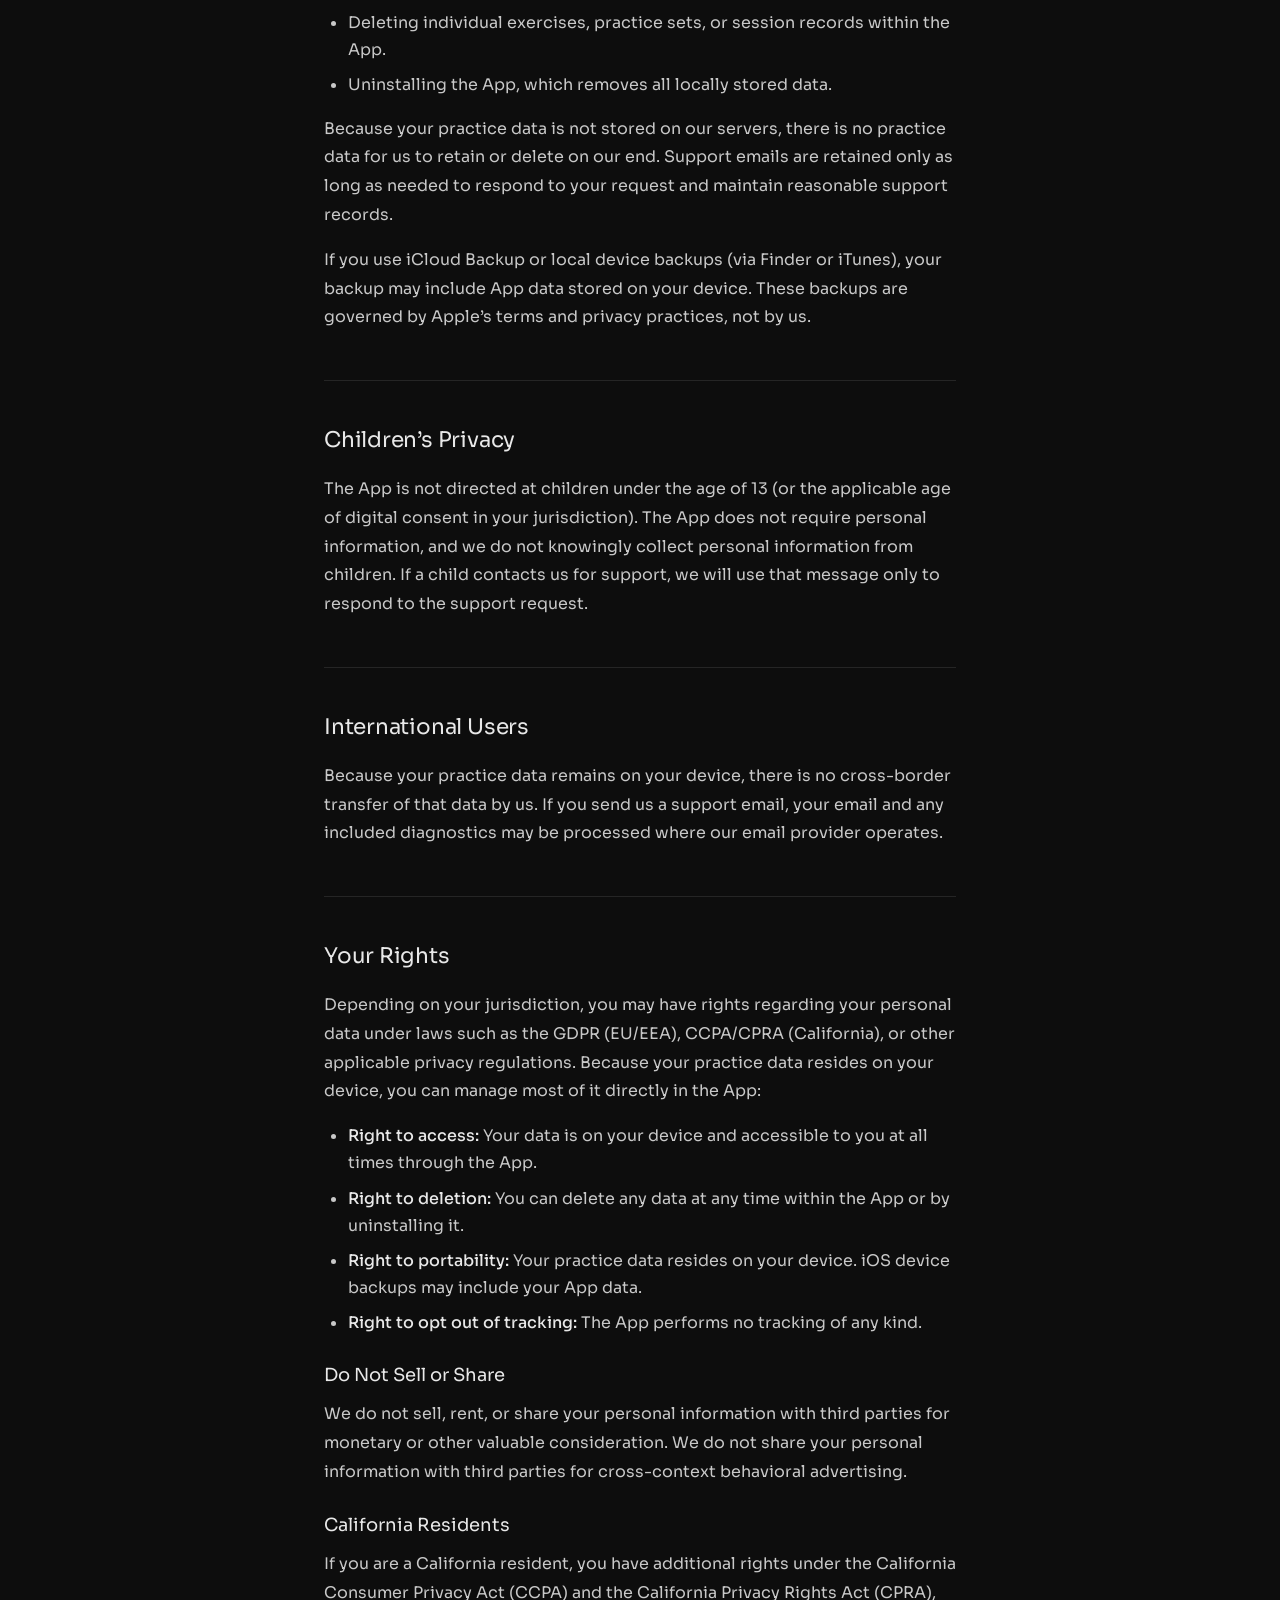
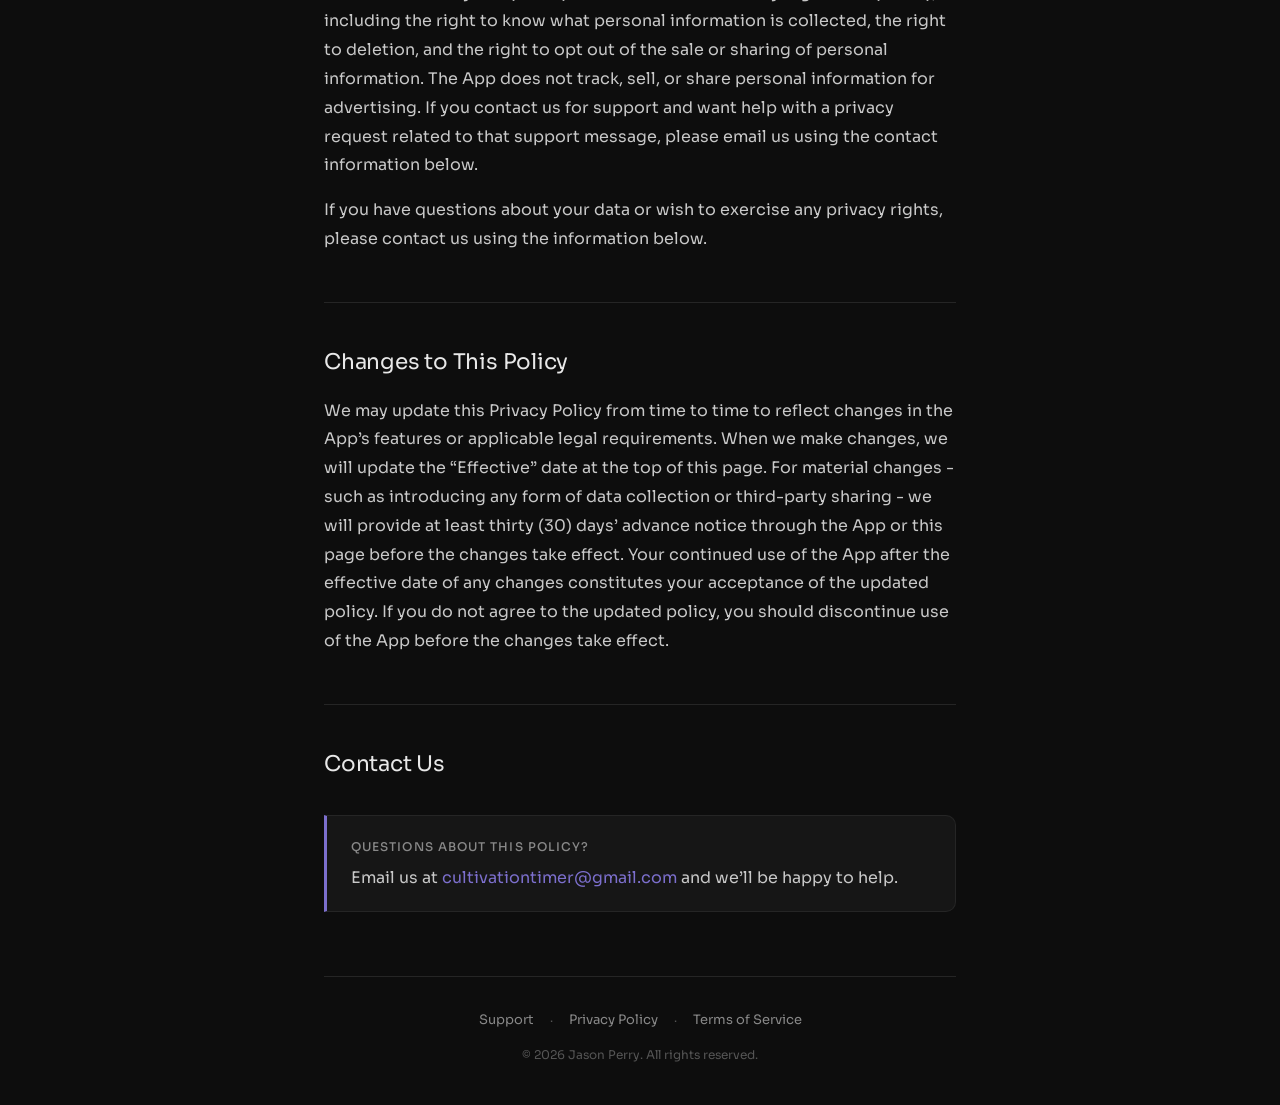
==== commit 66723022: "Align support and privacy pages with the beta build" ====
--- a/cultivationtimer/privacy.html
+++ b/cultivationtimer/privacy.html
@@ -20,7 +20,7 @@
         </nav>
 
         <h1>Privacy Policy</h1>
-        <p class="meta">Cultivation Timer - Effective June 10, 2026</p>
+        <p class="meta">Cultivation Timer - Effective October 1, 2026</p>
 
         <nav class="toc" aria-label="Page contents">
             <span class="toc-label">On this page</span>
@@ -91,8 +91,18 @@
                 </tr>
                 <tr>
                     <td>App preferences</td>
-                    <td>Remember your settings (theme, sounds, haptics, volumes)</td>
+                    <td>Remember your settings and choices (theme, sounds, haptics, volumes, Quick Timer settings, tutorial progress, and which items you keep on the free plan)</td>
                     <td>UserDefaults (on-device)</td>
+                </tr>
+                <tr>
+                    <td>Session in progress</td>
+                    <td>Restore a timer session if the App closes, and keep practice history that could not be saved right away until it saves</td>
+                    <td>UserDefaults (on-device)</td>
+                </tr>
+                <tr>
+                    <td>Plus access record</td>
+                    <td>Keep Plus available when the App Store can&rsquo;t be reached: the purchased product, Apple&rsquo;s transaction identifiers, and purchase and expiration dates</td>
+                    <td>UserDefaults (on-device), signed with a key kept in this device&rsquo;s Keychain</td>
                 </tr>
             </tbody>
         </table>
@@ -121,6 +131,7 @@
         <ul>
             <li><strong>Background Audio:</strong> The App plays sounds (bells, chimes) during timer sessions and continues audio playback when the App is in the background. No audio is recorded. No microphone access is used.</li>
             <li><strong>Haptic Feedback:</strong> The App uses the device&rsquo;s haptic engine to provide tactile feedback during timer events. This is processed entirely on-device.</li>
+            <li><strong>Live Activities:</strong> During a timer session, the App shows a Live Activity on the Lock Screen and in the Dynamic Island with the exercise or practice set name and the timer, so this information can be visible without unlocking your device. The Live Activity is created and updated on your device; no push notification service is used. You can turn Live Activities off in iOS Settings &rarr; Cultivation Timer.</li>
         </ul>
         <p>The App does not request access to your location, camera, microphone, contacts, calendar, photos, health data, or any other sensitive device capability.</p>
 
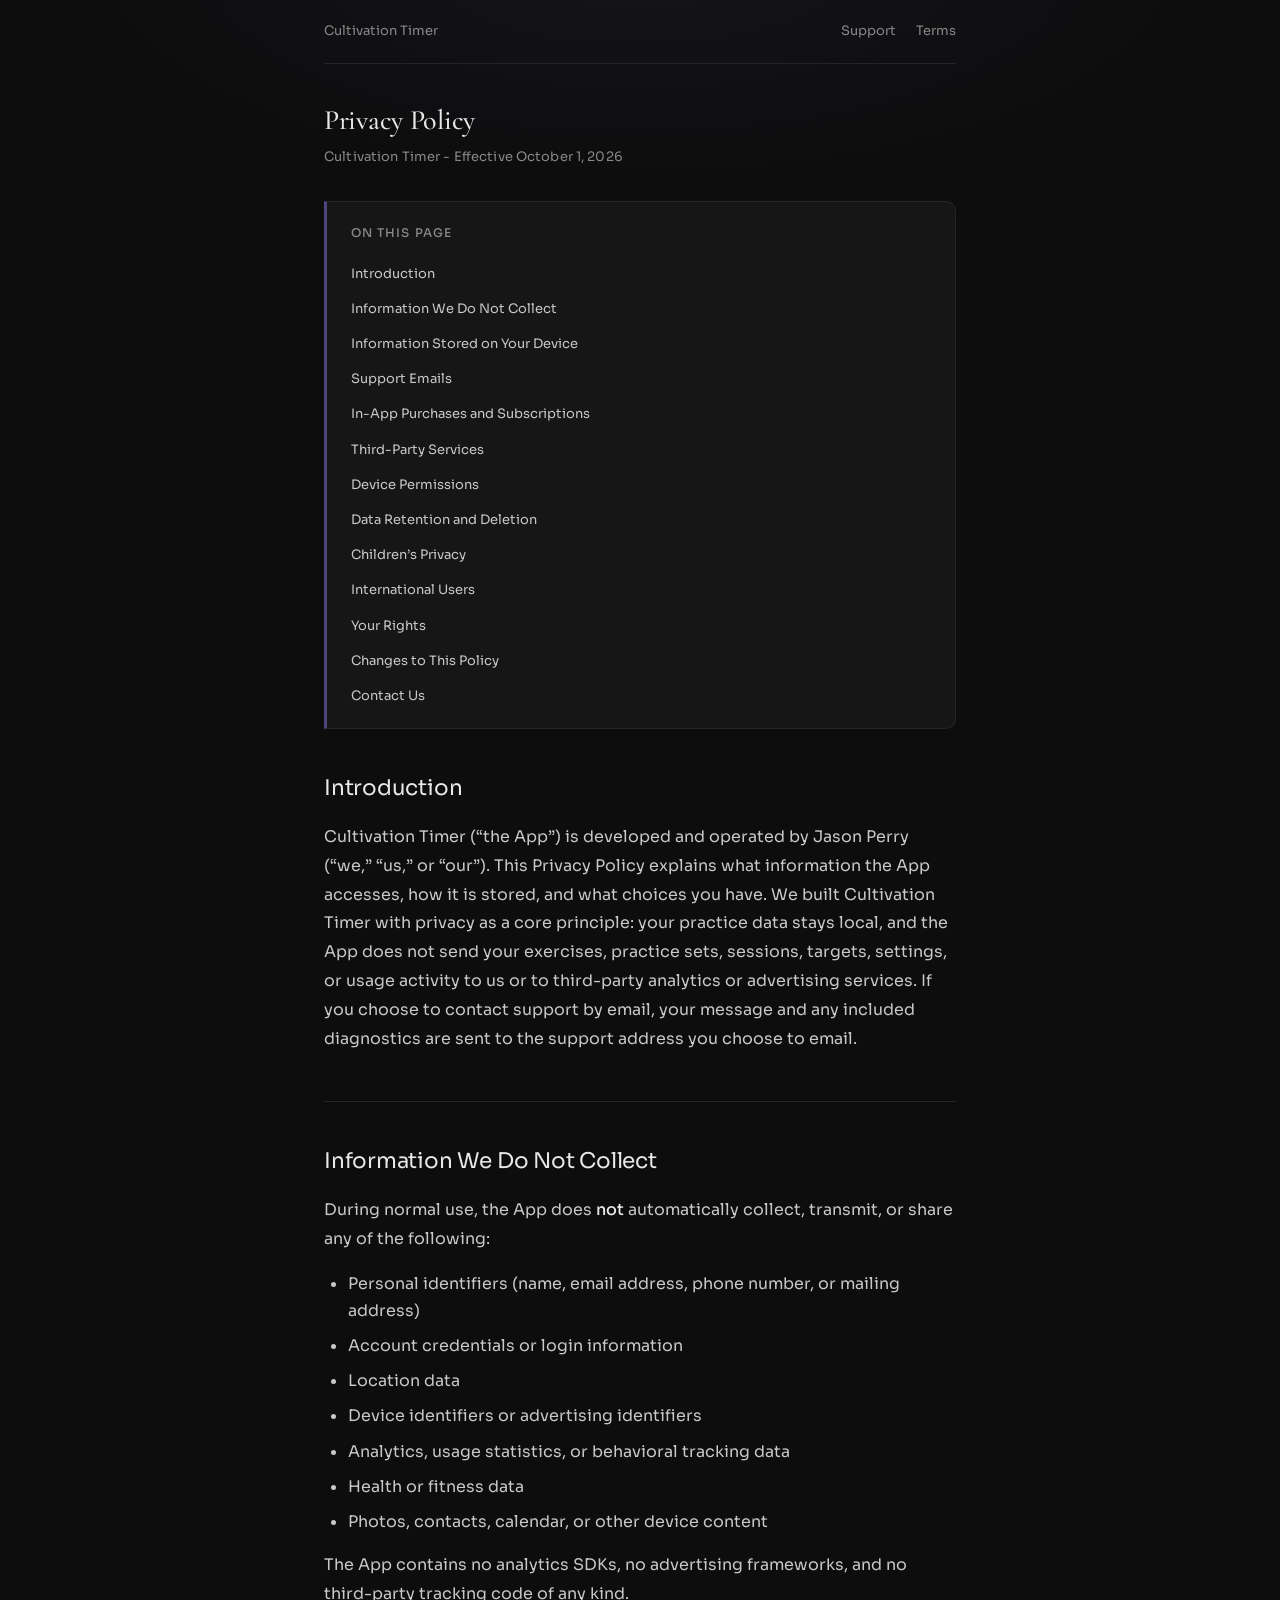
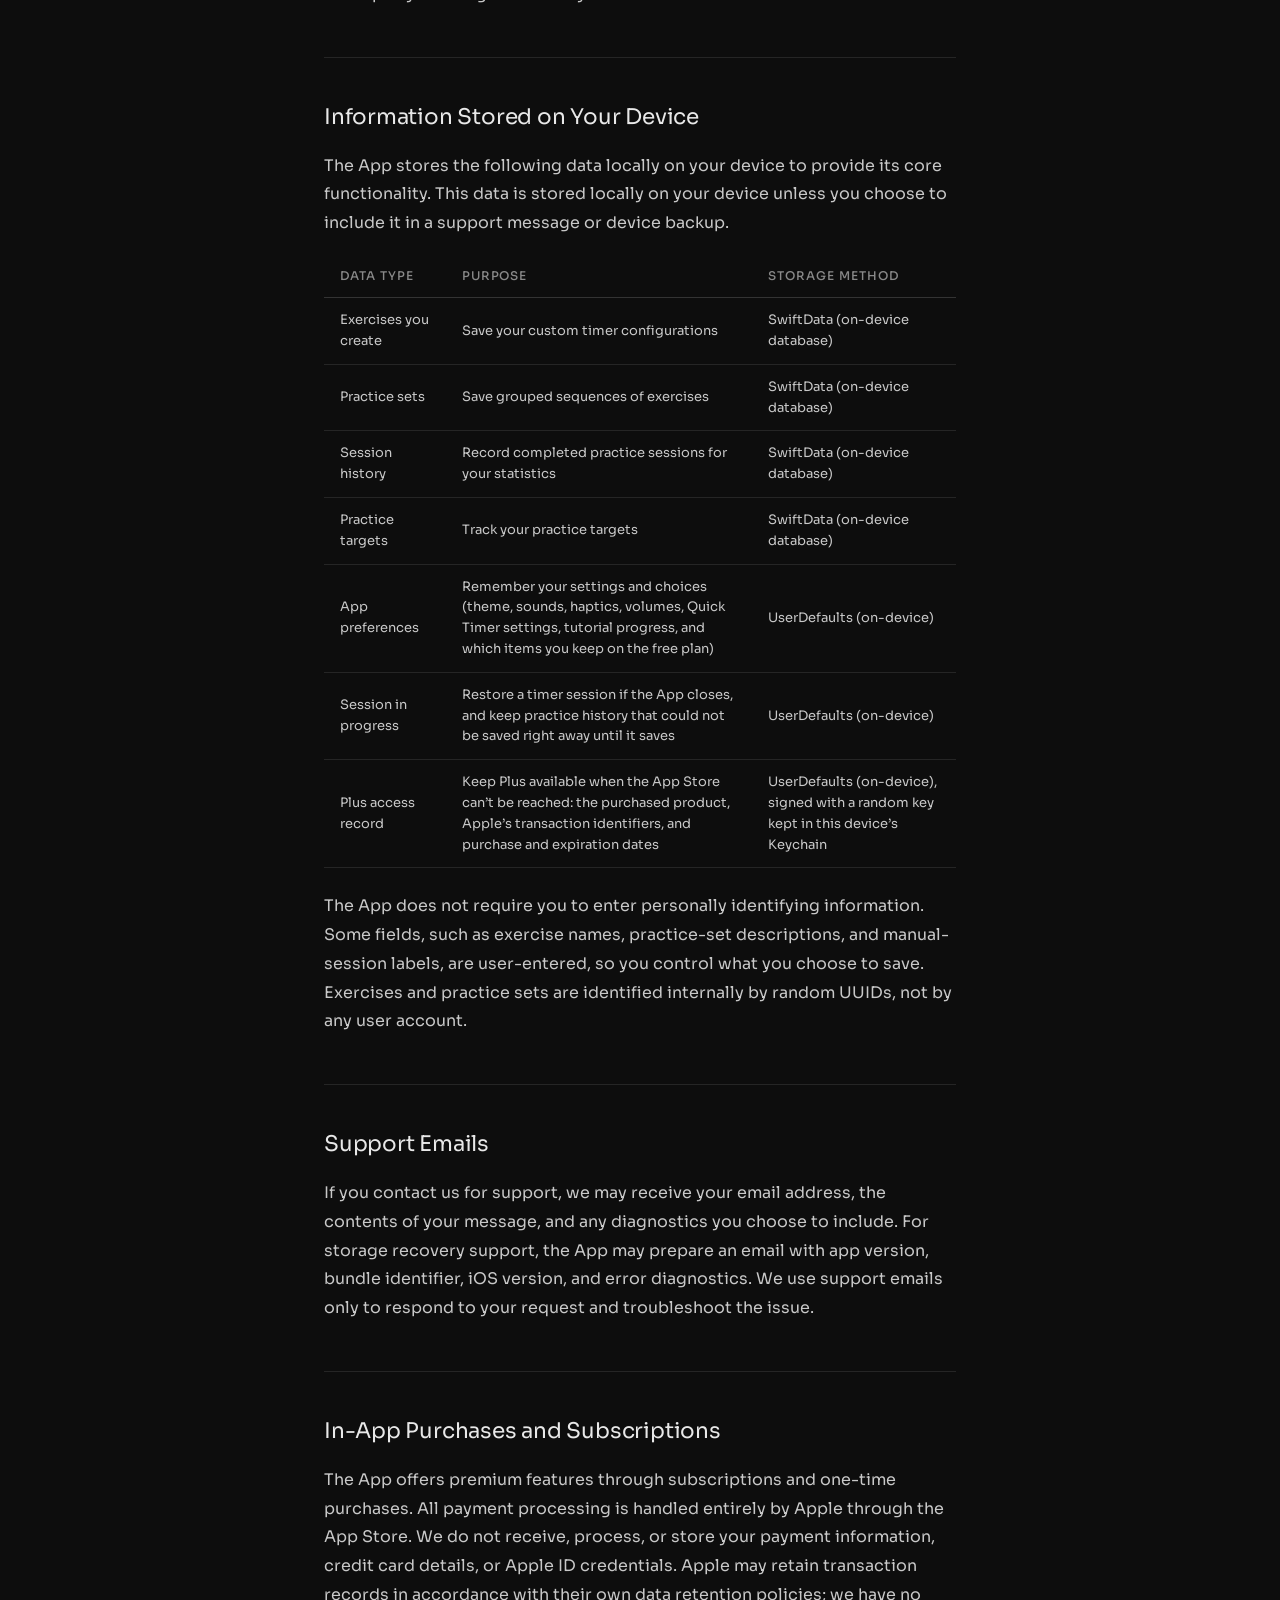
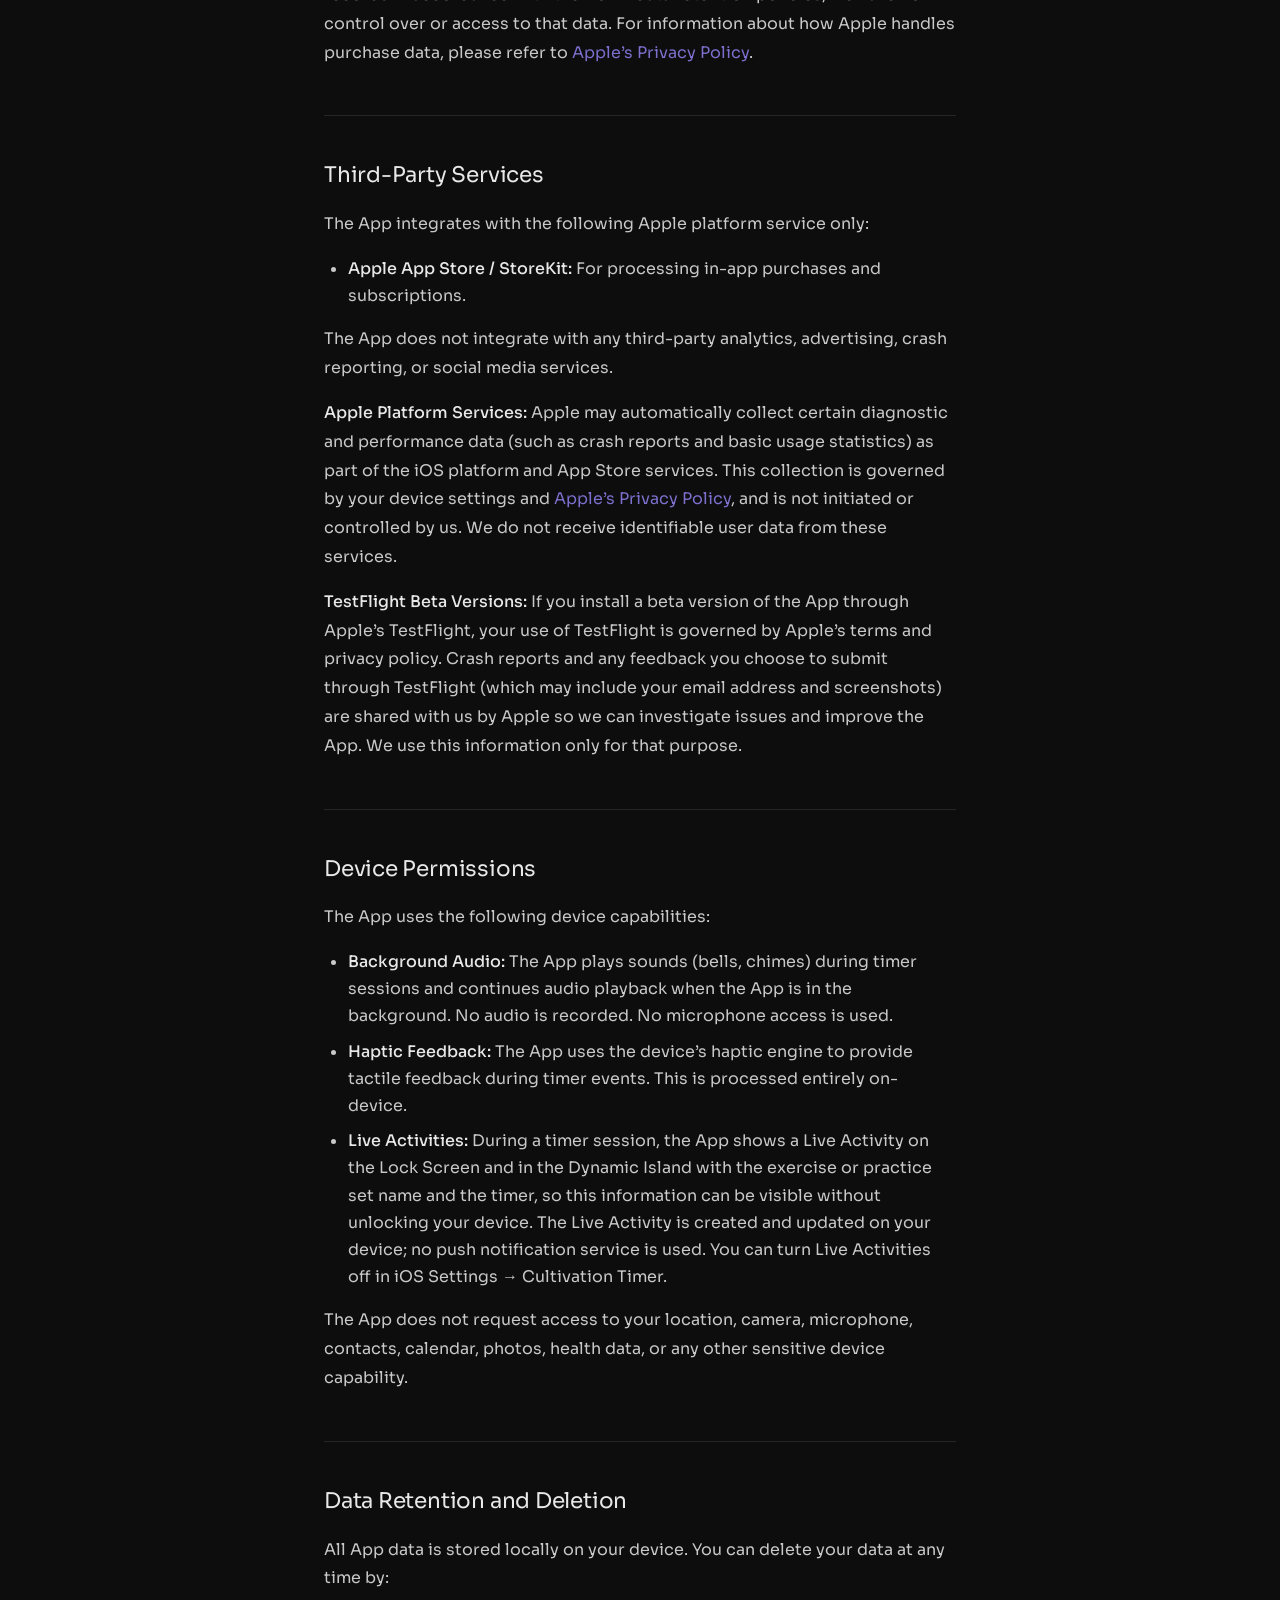
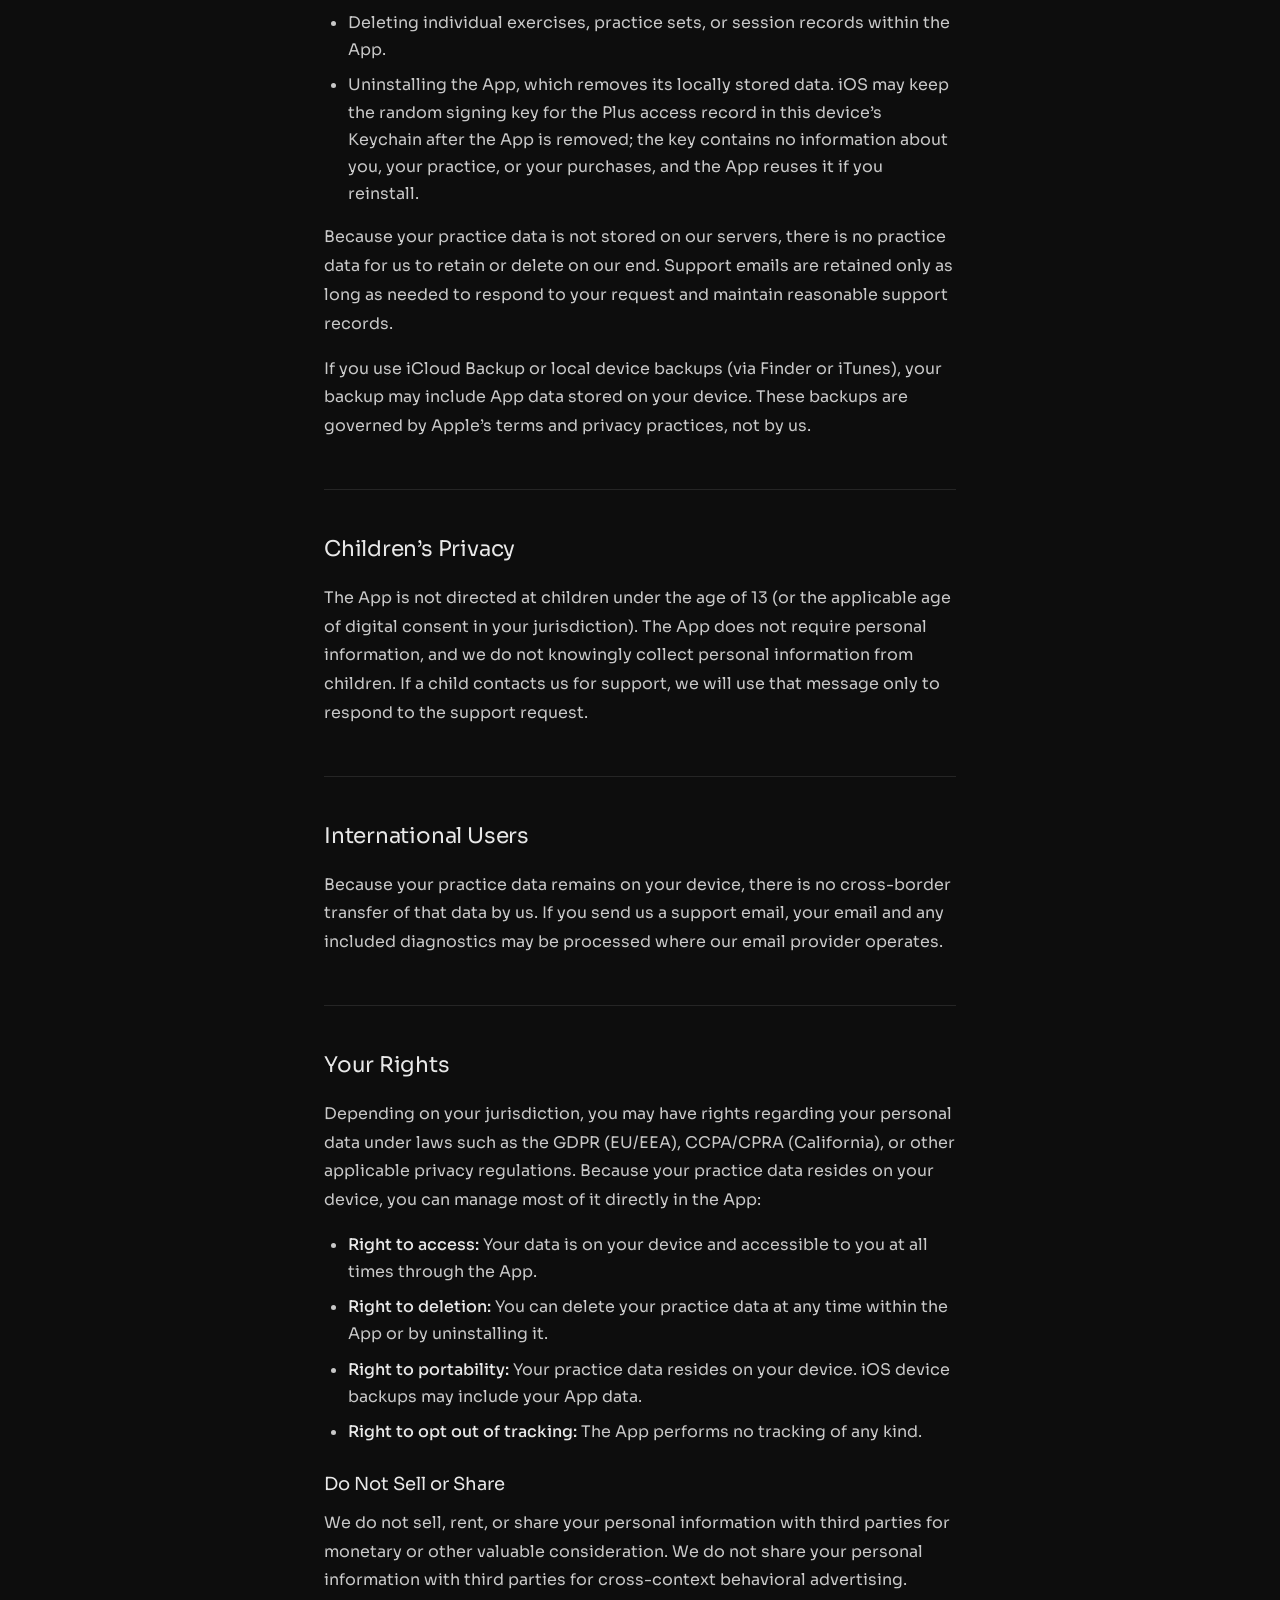
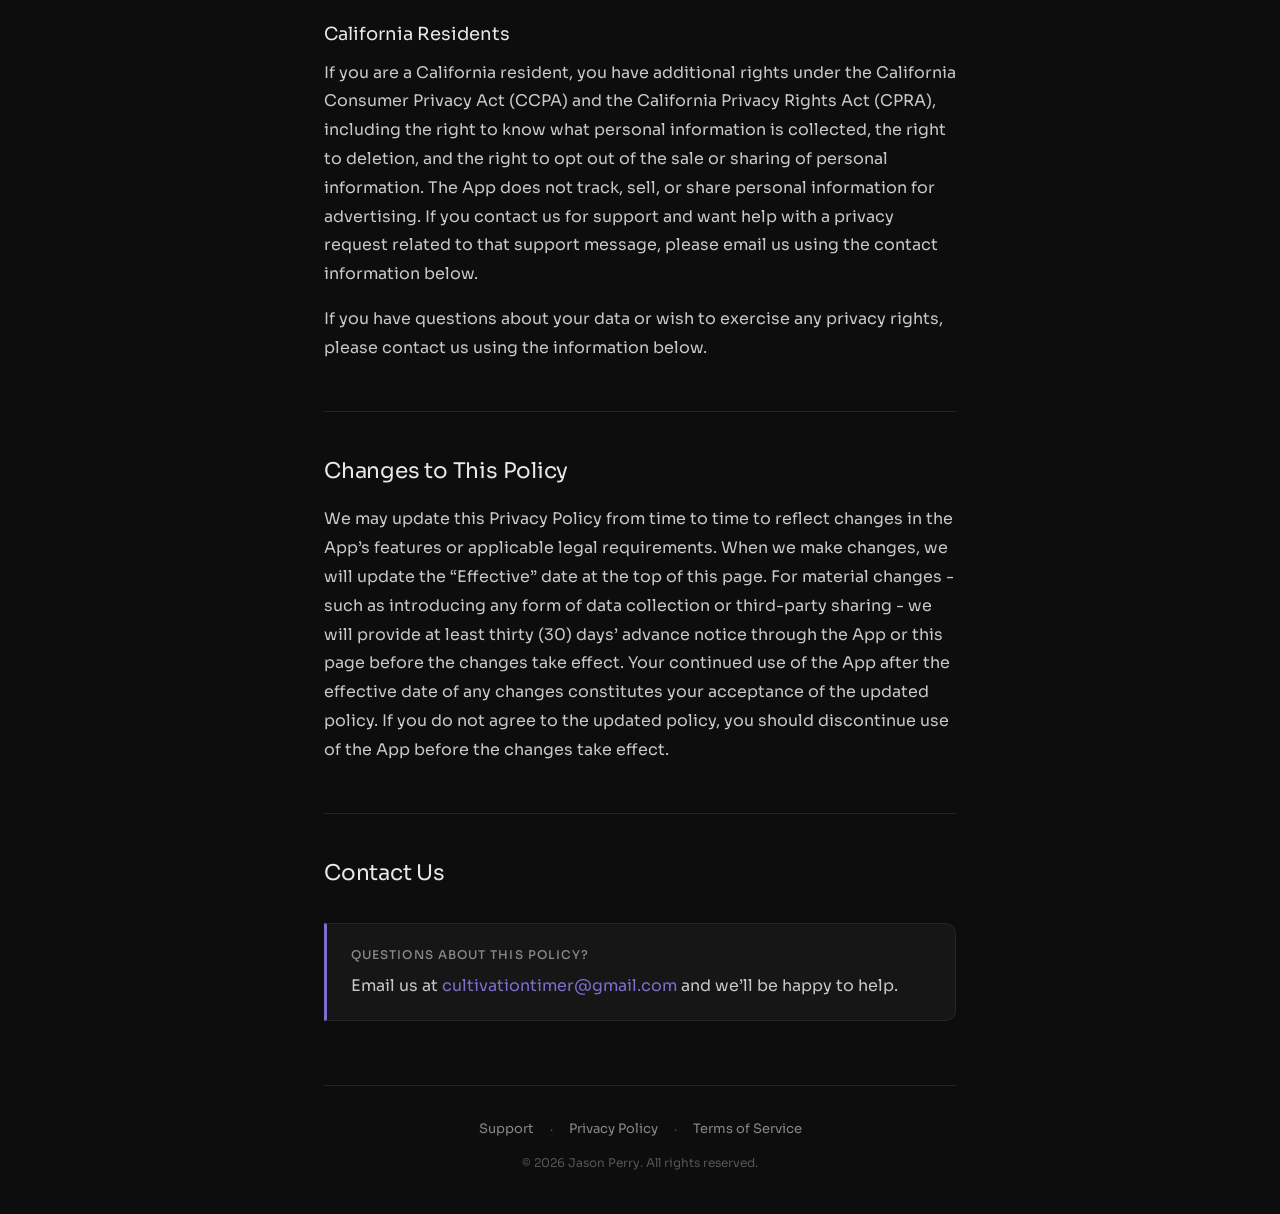
==== commit bb79deaf: "Note the Live Activity time limit and the Keychain key left after uninstall" ====
--- a/cultivationtimer/privacy.html
+++ b/cultivationtimer/privacy.html
@@ -102,7 +102,7 @@
                 <tr>
                     <td>Plus access record</td>
                     <td>Keep Plus available when the App Store can&rsquo;t be reached: the purchased product, Apple&rsquo;s transaction identifiers, and purchase and expiration dates</td>
-                    <td>UserDefaults (on-device), signed with a key kept in this device&rsquo;s Keychain</td>
+                    <td>UserDefaults (on-device), signed with a random key kept in this device&rsquo;s Keychain</td>
                 </tr>
             </tbody>
         </table>
@@ -139,7 +139,7 @@
         <p>All App data is stored locally on your device. You can delete your data at any time by:</p>
         <ul>
             <li>Deleting individual exercises, practice sets, or session records within the App.</li>
-            <li>Uninstalling the App, which removes all locally stored data.</li>
+            <li>Uninstalling the App, which removes its locally stored data. iOS may keep the random signing key for the Plus access record in this device&rsquo;s Keychain after the App is removed; the key contains no information about you, your practice, or your purchases, and the App reuses it if you reinstall.</li>
         </ul>
         <p>Because your practice data is not stored on our servers, there is no practice data for us to retain or delete on our end. Support emails are retained only as long as needed to respond to your request and maintain reasonable support records.</p>
         <p>If you use iCloud Backup or local device backups (via Finder or iTunes), your backup may include App data stored on your device. These backups are governed by Apple&rsquo;s terms and privacy practices, not by us.</p>
@@ -154,7 +154,7 @@
         <p>Depending on your jurisdiction, you may have rights regarding your personal data under laws such as the GDPR (EU/EEA), CCPA/CPRA (California), or other applicable privacy regulations. Because your practice data resides on your device, you can manage most of it directly in the App:</p>
         <ul>
             <li><strong>Right to access:</strong> Your data is on your device and accessible to you at all times through the App.</li>
-            <li><strong>Right to deletion:</strong> You can delete any data at any time within the App or by uninstalling it.</li>
+            <li><strong>Right to deletion:</strong> You can delete your practice data at any time within the App or by uninstalling it.</li>
             <li><strong>Right to portability:</strong> Your practice data resides on your device. iOS device backups may include your App data.</li>
             <li><strong>Right to opt out of tracking:</strong> The App performs no tracking of any kind.</li>
         </ul>
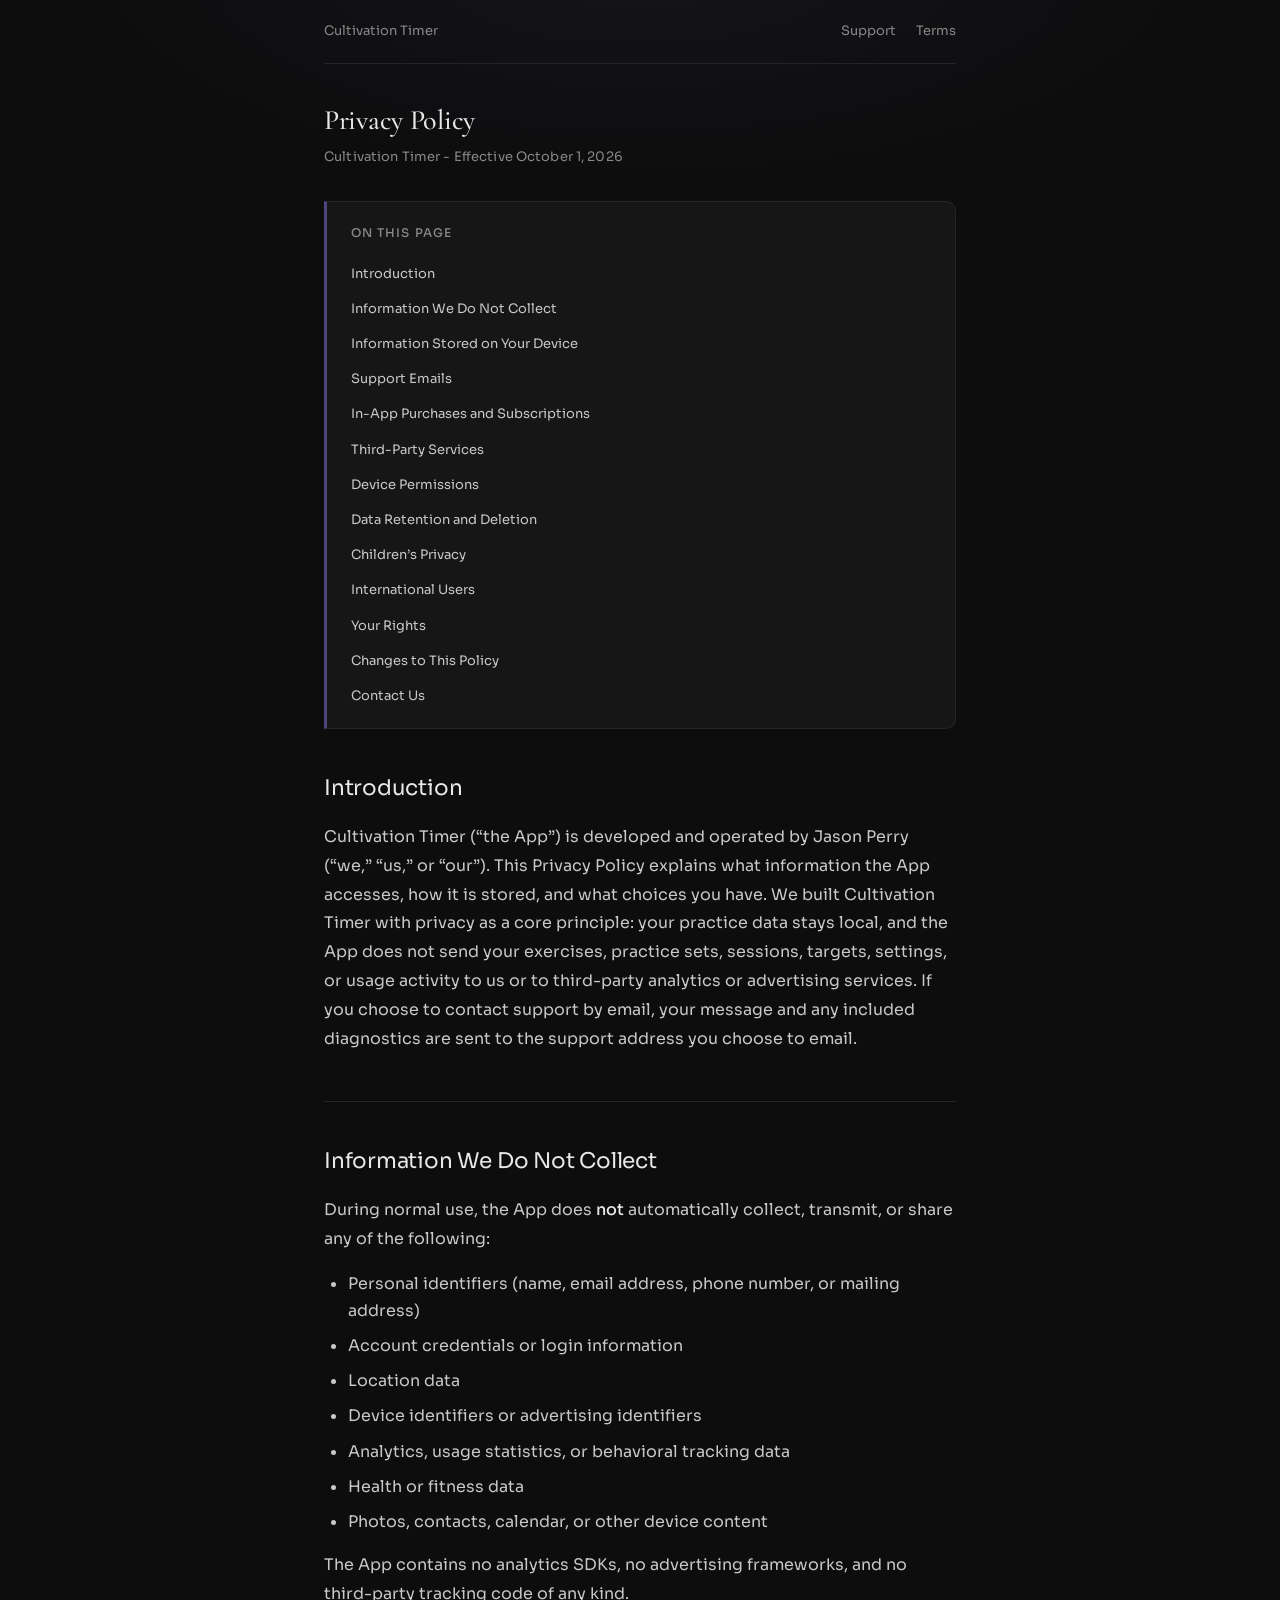
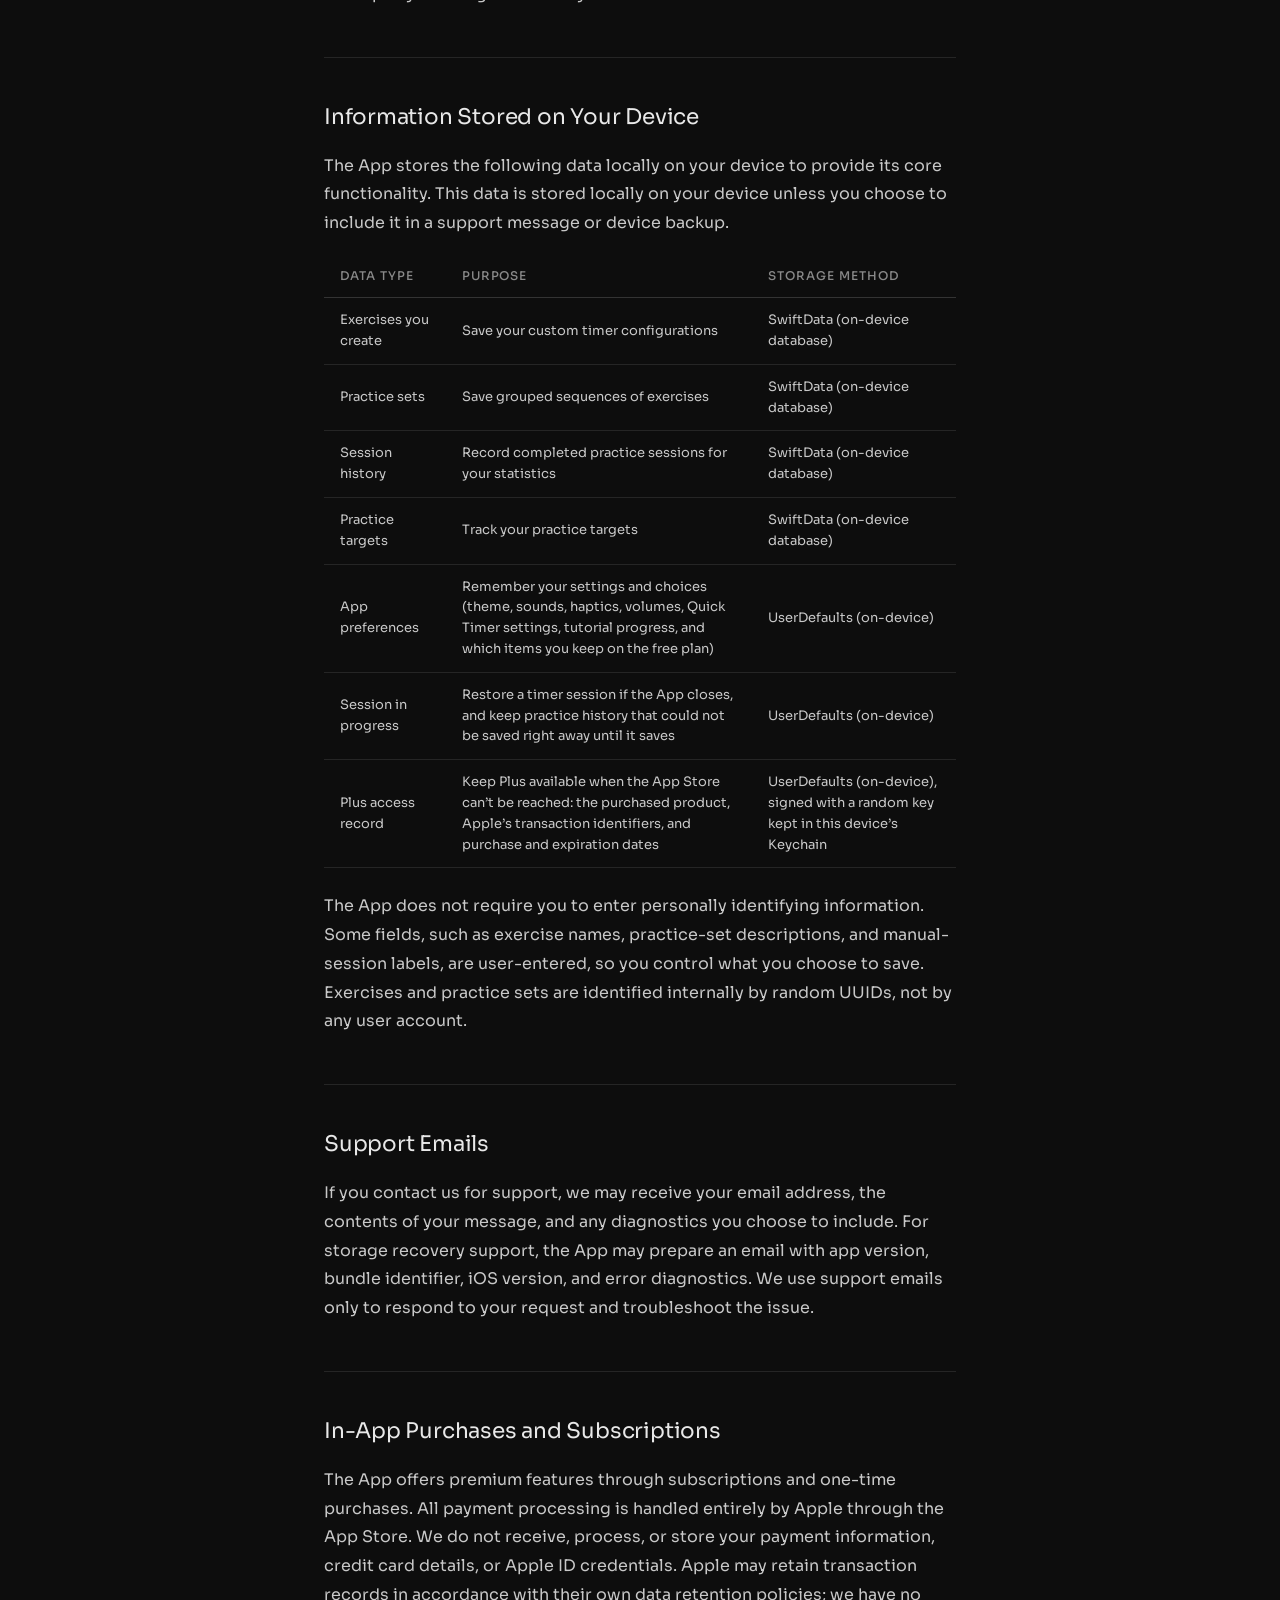
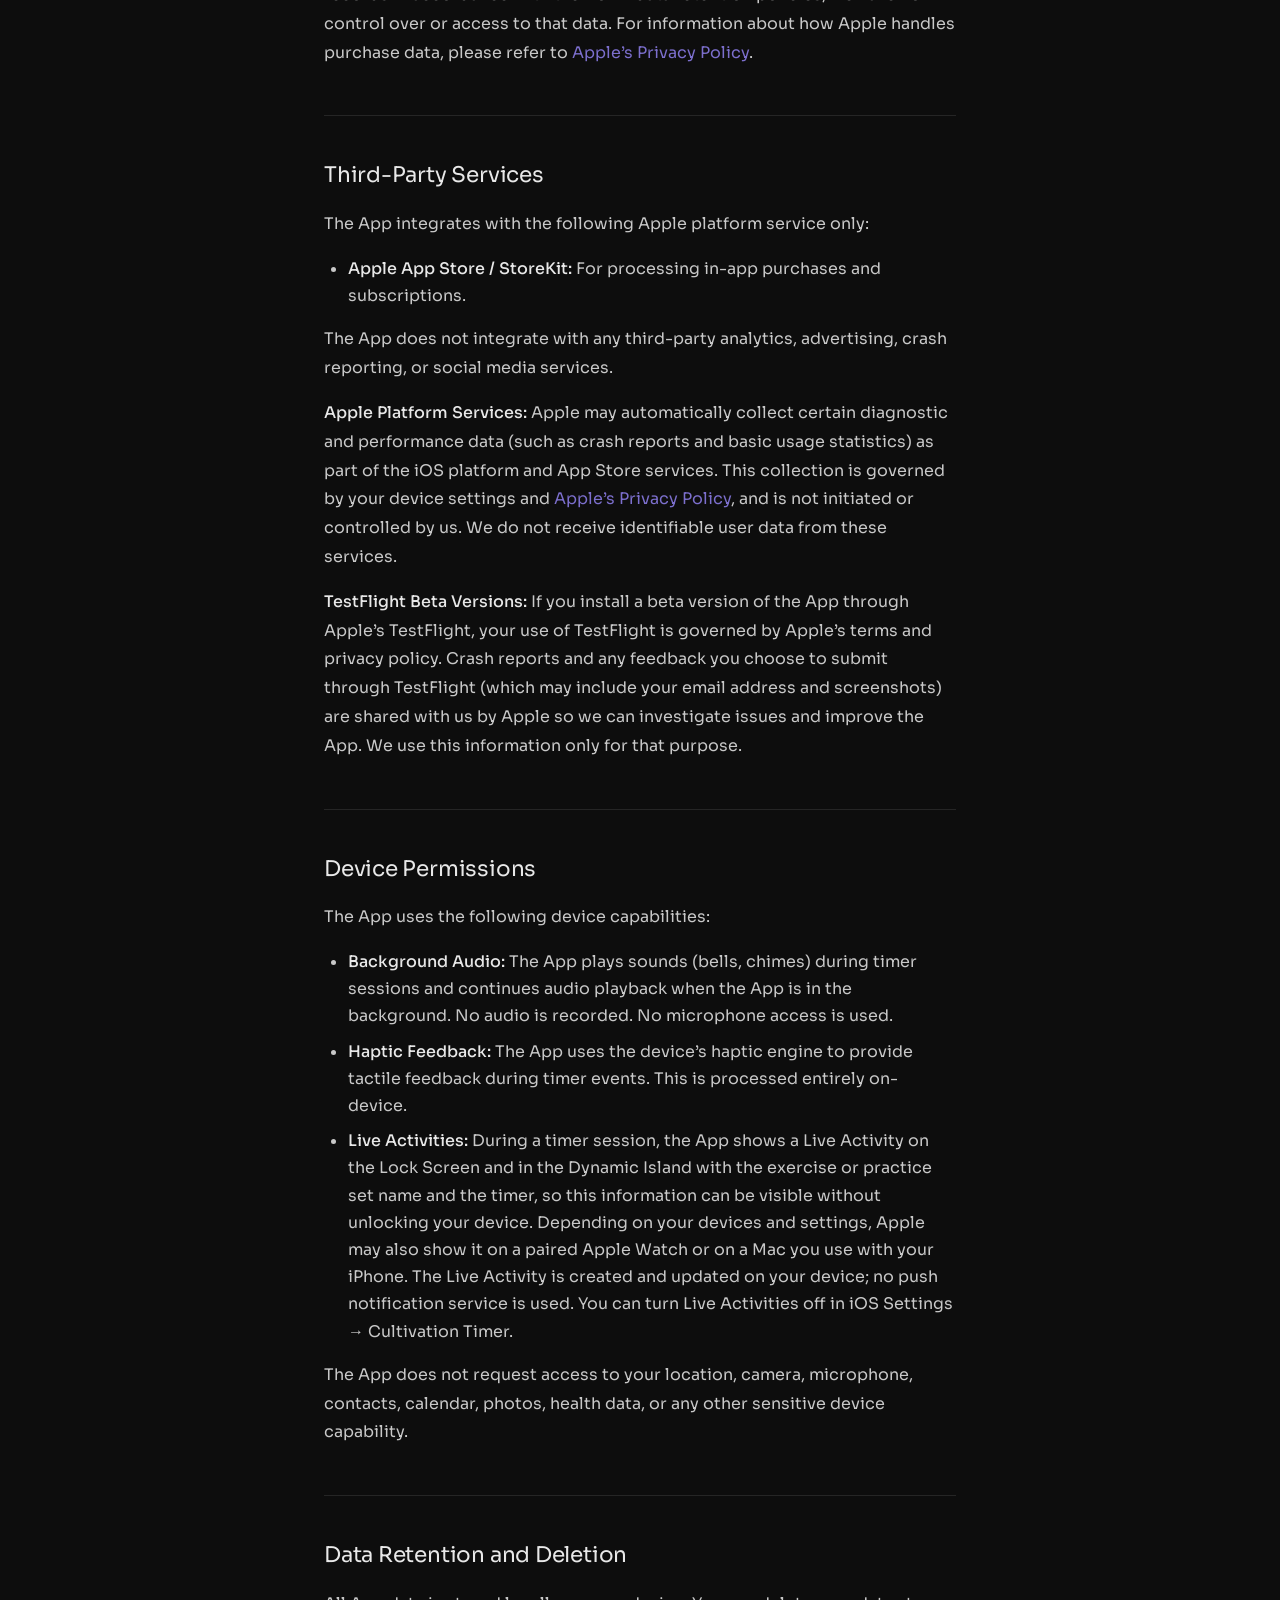
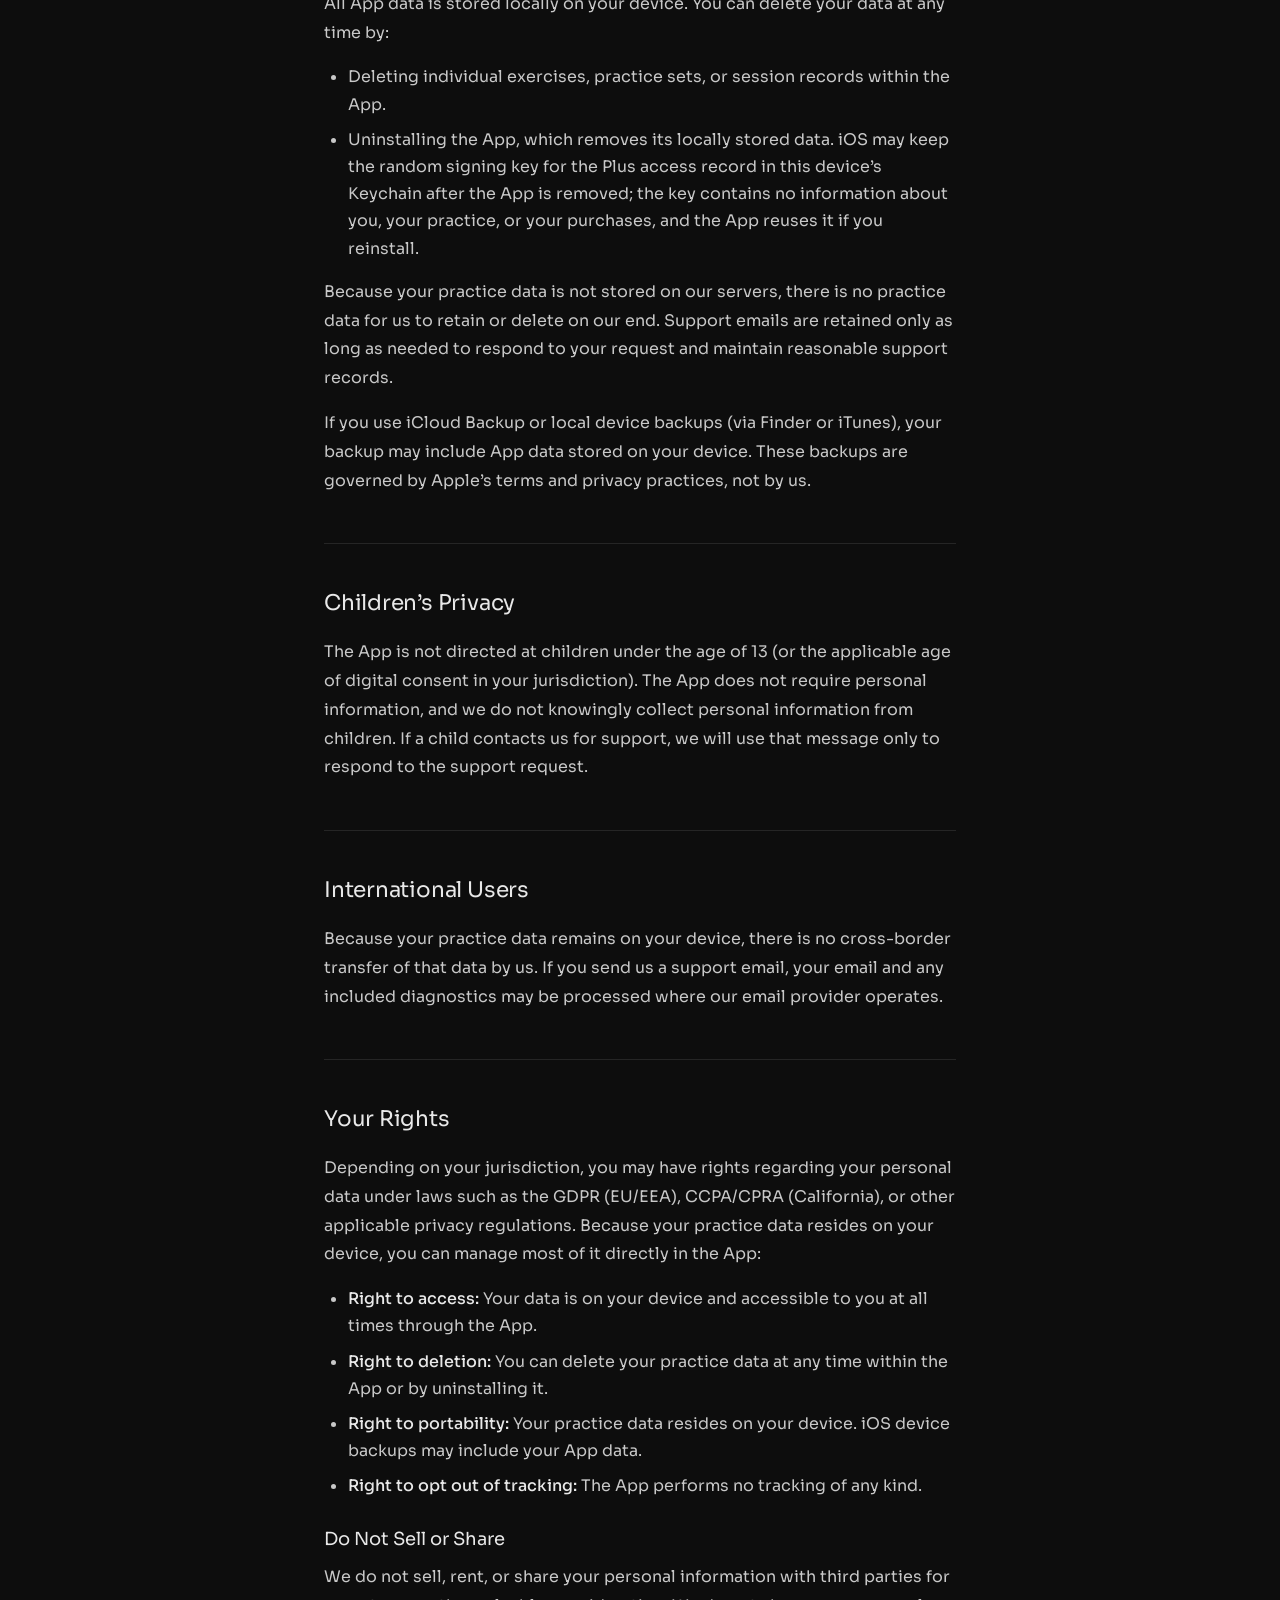
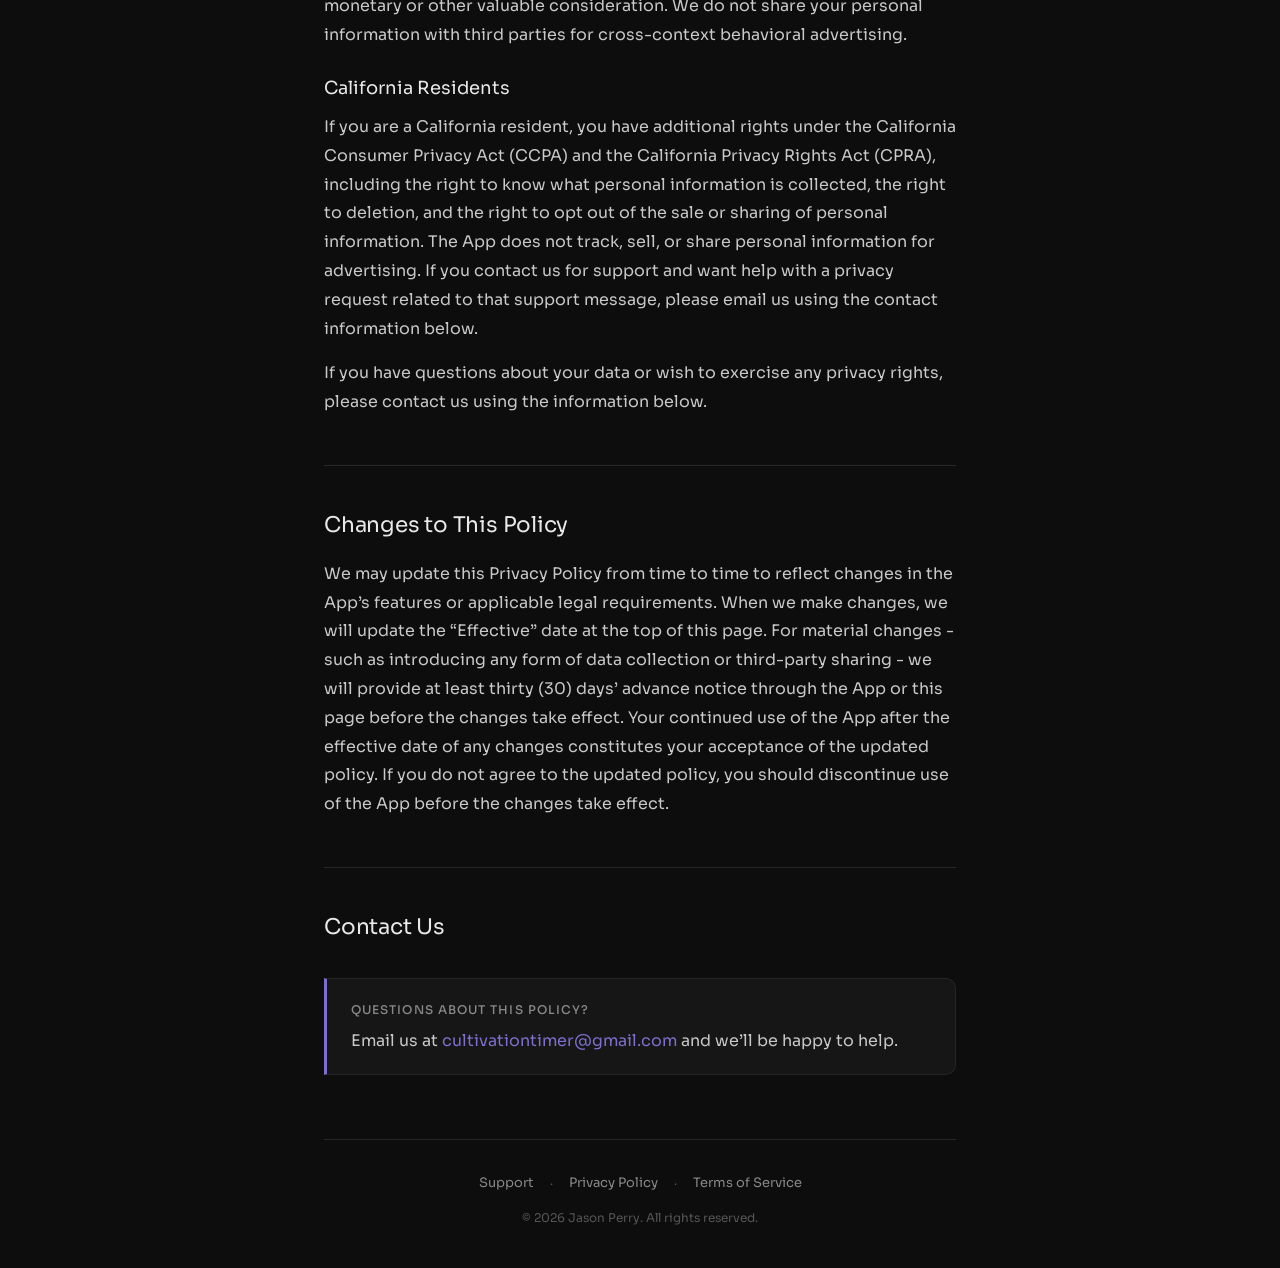
==== commit 661e4c7e: "Clarify the Live Activity's Lock Screen afterlife and paired-device visibility" ====
--- a/cultivationtimer/privacy.html
+++ b/cultivationtimer/privacy.html
@@ -131,7 +131,7 @@
         <ul>
             <li><strong>Background Audio:</strong> The App plays sounds (bells, chimes) during timer sessions and continues audio playback when the App is in the background. No audio is recorded. No microphone access is used.</li>
             <li><strong>Haptic Feedback:</strong> The App uses the device&rsquo;s haptic engine to provide tactile feedback during timer events. This is processed entirely on-device.</li>
-            <li><strong>Live Activities:</strong> During a timer session, the App shows a Live Activity on the Lock Screen and in the Dynamic Island with the exercise or practice set name and the timer, so this information can be visible without unlocking your device. The Live Activity is created and updated on your device; no push notification service is used. You can turn Live Activities off in iOS Settings &rarr; Cultivation Timer.</li>
+            <li><strong>Live Activities:</strong> During a timer session, the App shows a Live Activity on the Lock Screen and in the Dynamic Island with the exercise or practice set name and the timer, so this information can be visible without unlocking your device. Depending on your devices and settings, Apple may also show it on a paired Apple Watch or on a Mac you use with your iPhone. The Live Activity is created and updated on your device; no push notification service is used. You can turn Live Activities off in iOS Settings &rarr; Cultivation Timer.</li>
         </ul>
         <p>The App does not request access to your location, camera, microphone, contacts, calendar, photos, health data, or any other sensitive device capability.</p>
 
